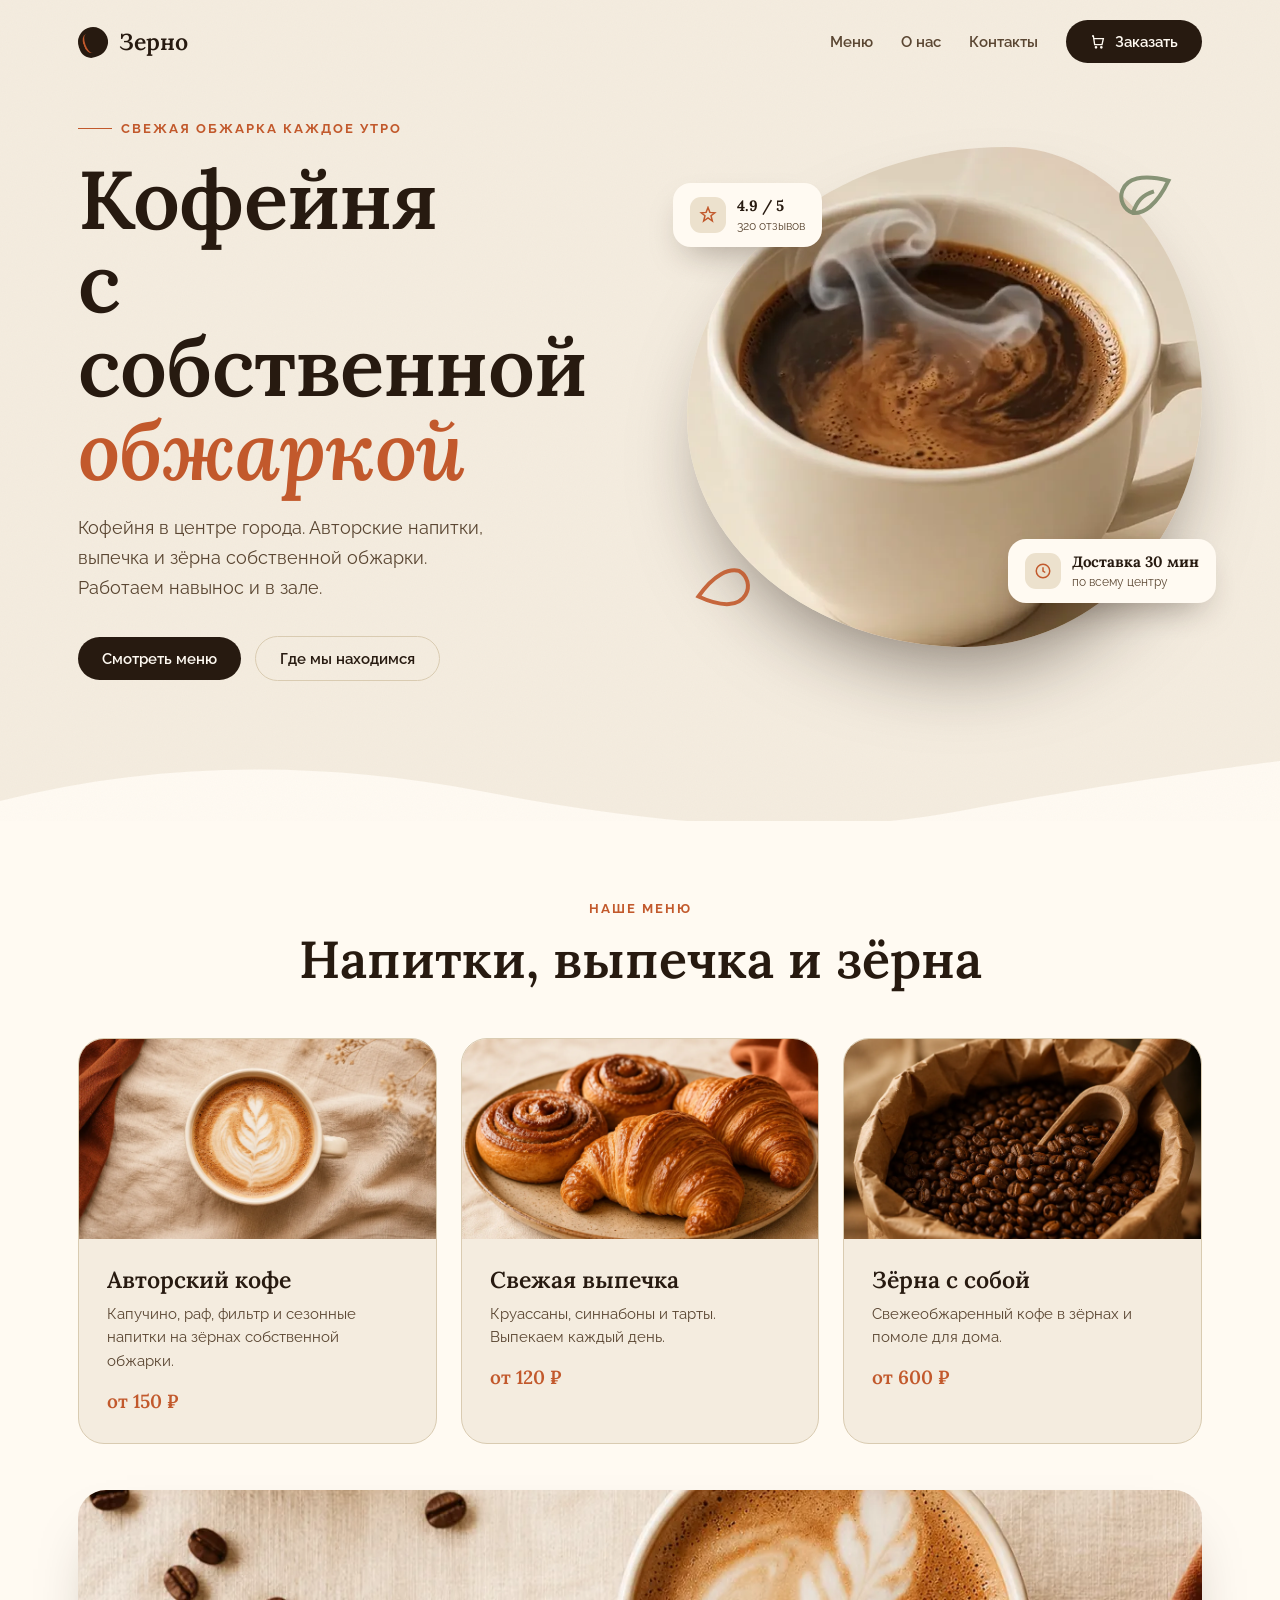
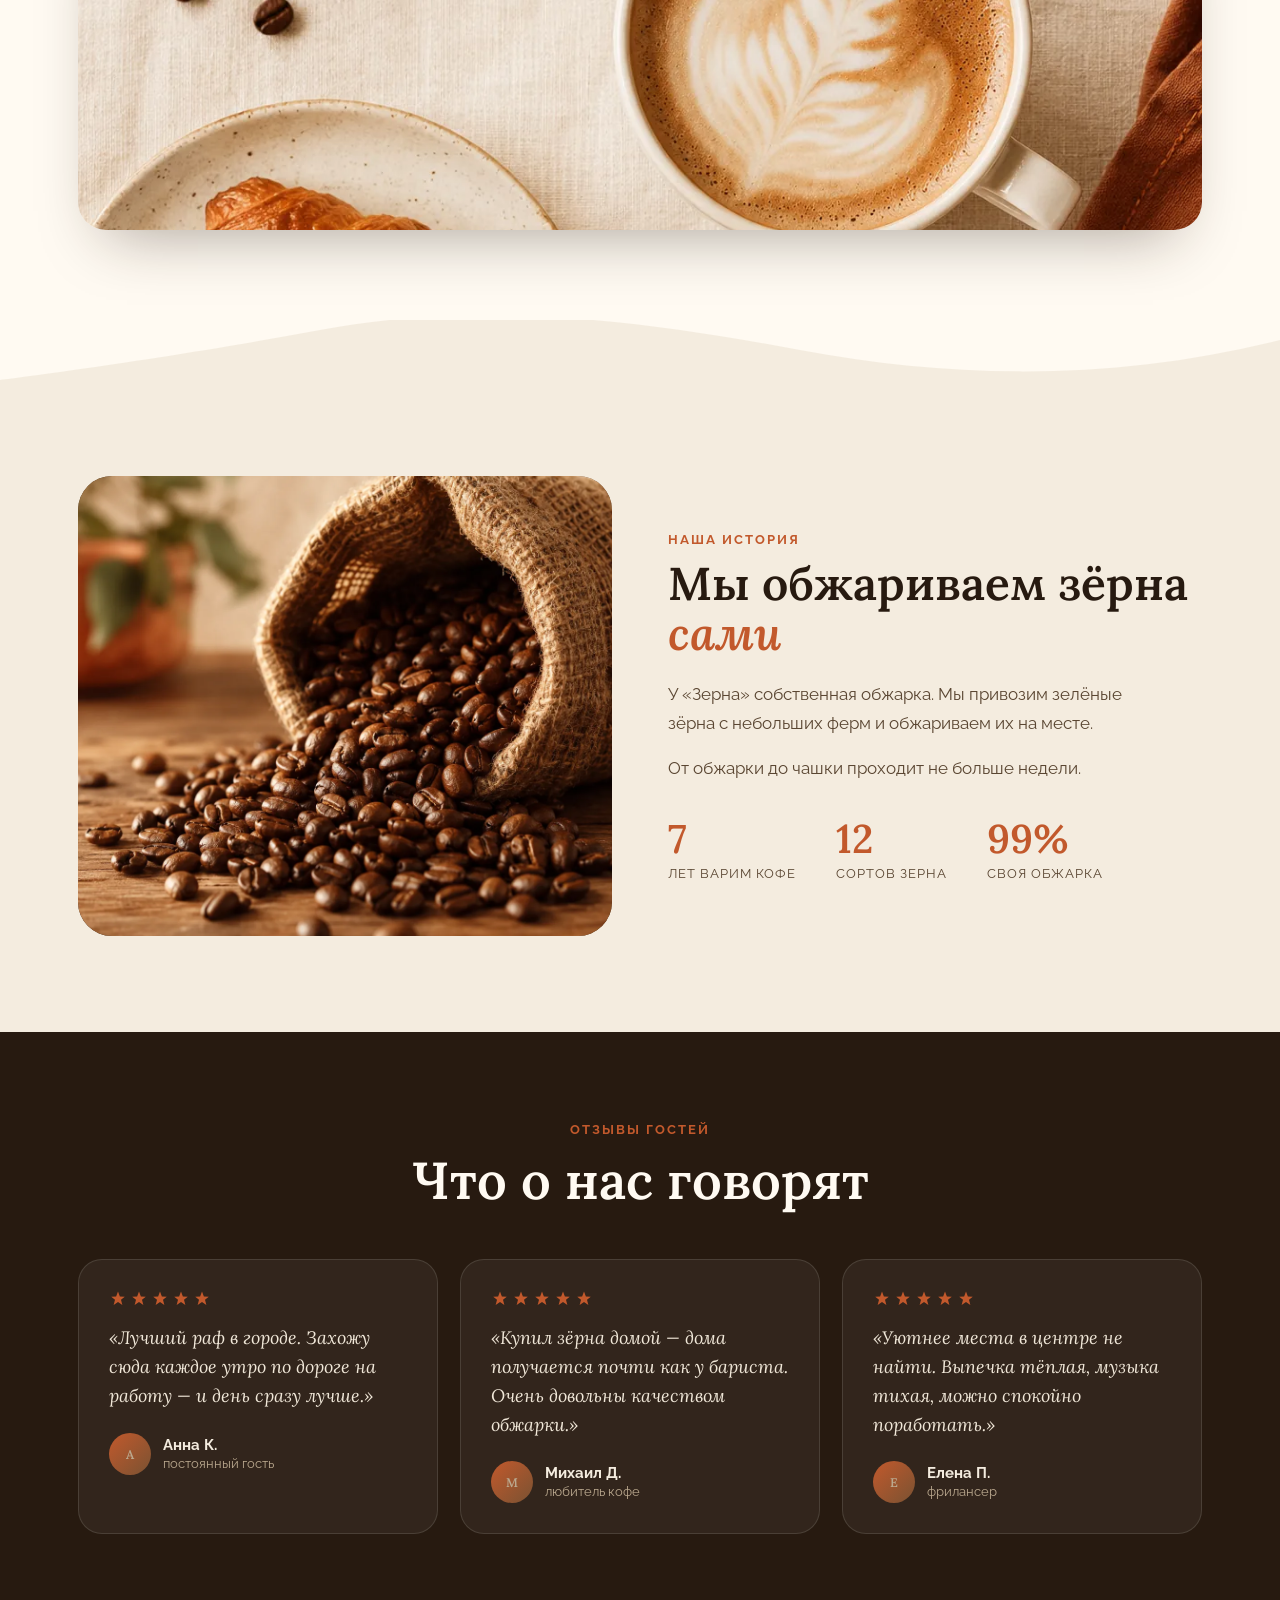
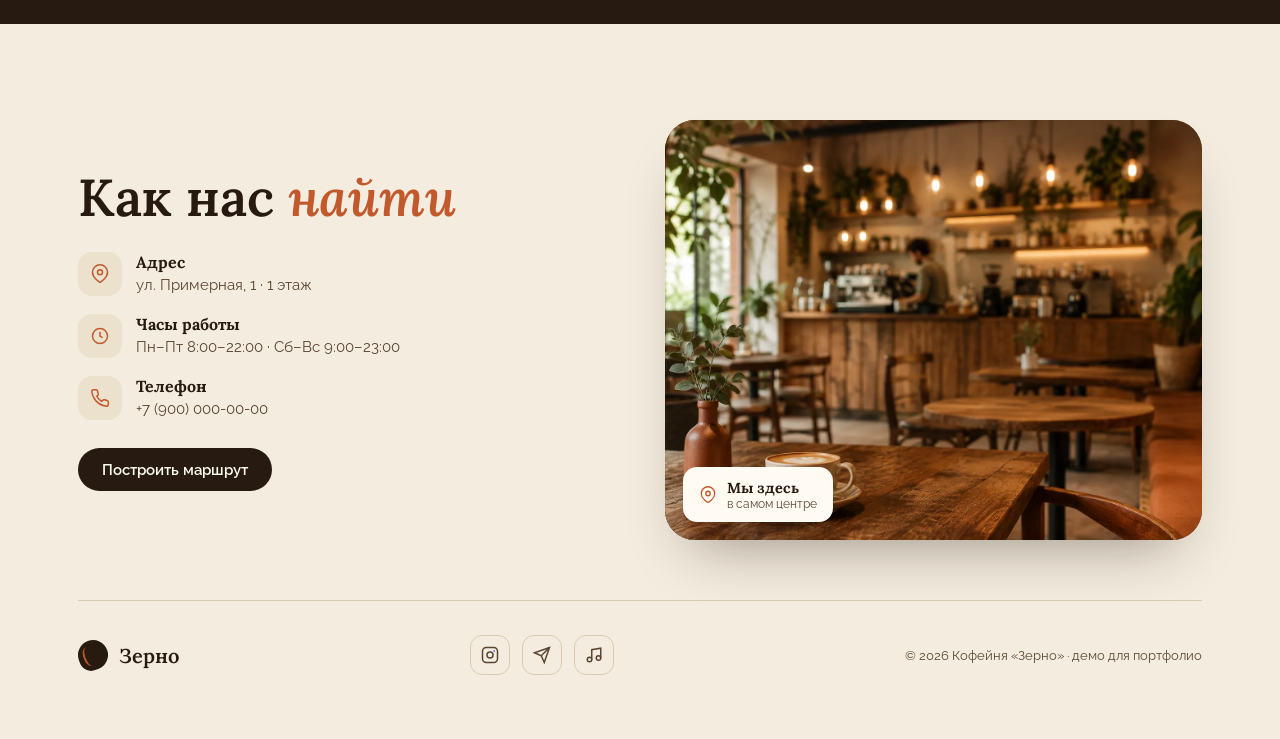
==== cafe.html @ 081483ec "Portfolio site: hub + 4 demos, optimized assets, SEO/OG" ====
<!DOCTYPE html>
<html lang="ru">
<head>
<meta charset="UTF-8">
<meta name="viewport" content="width=device-width, initial-scale=1.0">
<title>Кофейня «Зерно» — собственная обжарка</title>
<link rel="icon" href="fav-cafe.svg">
<meta name="description" content="Кофейня «Зерно» с собственной обжаркой в центре города: авторские напитки, выпечка и зёрна с собой.">
<meta property="og:type" content="website">
<meta property="og:site_name" content="Кофейня «Зерно»">
<meta property="og:title" content="Кофейня «Зерно» — собственная обжарка">
<meta property="og:description" content="Авторские напитки, свежая выпечка и зёрна собственной обжарки. Навынос и в зале.">
<meta property="og:url" content="https://luxe-mire.bond/cafe.html">
<meta property="og:image" content="https://luxe-mire.bond/hero-coffee.webp">
<meta name="twitter:card" content="summary_large_image">
<link rel="preconnect" href="https://fonts.googleapis.com">
<link rel="preconnect" href="https://fonts.gstatic.com" crossorigin>
<link href="https://fonts.googleapis.com/css2?family=Lora:ital,wght@0,500;0,600;1,500;1,600&family=Raleway:wght@400;500;600;700&display=swap" rel="stylesheet">
<style>
  :root{
    --cream:#f4ecdf; --cream-2:#ece1cd; --espresso:#271a10; --espresso-2:#5a4632;
    --terra:#c2592c; --terra-d:#a8461f; --sage:#7c8a6b; --milk:#fffaf2; --line:#d9cbb1;
    --fallback:radial-gradient(120% 120% at 70% 20%,#7a5232,#2c1c11);
  }
  *{margin:0;padding:0;box-sizing:border-box}
  html{scroll-behavior:smooth}
  body{font-family:'Raleway',sans-serif;background:var(--cream);color:var(--espresso);-webkit-font-smoothing:antialiased;overflow-x:hidden;position:relative}
  body::before{content:"";position:fixed;inset:0;z-index:1;pointer-events:none;opacity:.5;mix-blend-mode:multiply;
    background-image:url("data:image/svg+xml,%3Csvg xmlns='http://www.w3.org/2000/svg' width='200' height='200'%3E%3Cfilter id='n'%3E%3CfeTurbulence type='fractalNoise' baseFrequency='0.8' numOctaves='3'/%3E%3C/filter%3E%3Crect width='100%25' height='100%25' filter='url(%23n)' opacity='0.06'/%3E%3C/svg%3E")}
  .wrap{max-width:1180px;margin:0 auto;padding:0 28px;position:relative;z-index:2}
  @keyframes rise{from{opacity:0;transform:translateY(24px)}to{opacity:1;transform:translateY(0)}}
  @keyframes morph{50%{border-radius:42% 58% 60% 40% / 46% 42% 58% 54%}}
  .rise{opacity:0;animation:rise .9s cubic-bezier(.2,.7,.2,1) forwards}
  .reveal{opacity:0;transform:translateY(30px);transition:opacity .8s cubic-bezier(.2,.7,.2,1),transform .8s cubic-bezier(.2,.7,.2,1)}
  .reveal.in{opacity:1;transform:none}
  @media(prefers-reduced-motion:reduce){.rise{animation:none;opacity:1}.reveal{opacity:1;transform:none;transition:none}.hero-img{animation:none}}

  .nav-outer{position:sticky;top:0;z-index:40;transition:background .3s,box-shadow .3s,border-color .3s;border-bottom:1px solid transparent}
  .nav-outer.stuck{background:rgba(244,236,223,.82);backdrop-filter:blur(12px) saturate(1.2);border-color:var(--line);box-shadow:0 10px 30px -22px rgba(39,26,16,.6)}
  nav{display:flex;align-items:center;gap:28px;padding:20px 0}
  .brand{display:flex;align-items:center;gap:11px;font-family:'Lora',serif;font-weight:600;font-size:23px;color:var(--espresso);text-decoration:none}
  .brand .seed{width:30px;height:30px;border-radius:50% 50% 50% 12px;background:var(--espresso);transform:rotate(-20deg);position:relative}
  .brand .seed::after{content:"";position:absolute;inset:5px 13px 5px 5px;border-left:2px solid var(--terra);border-radius:50%}
  .nav-links{display:flex;gap:28px;margin-left:auto}
  .nav-links a{color:var(--espresso-2);text-decoration:none;font-weight:600;font-size:14.5px;transition:color .2s;position:relative}
  .nav-links a::after{content:"";position:absolute;left:0;right:100%;bottom:-5px;height:2px;background:var(--terra);border-radius:2px;transition:right .25s cubic-bezier(.2,.7,.2,1)}
  .nav-links a:hover{color:var(--terra)}
  .nav-links a:hover::after{right:0}
  .btn{display:inline-flex;align-items:center;gap:9px;background:var(--espresso);color:var(--milk);border:none;
    font-family:'Raleway';font-weight:600;font-size:14.5px;padding:13px 24px;border-radius:40px;cursor:pointer;transition:.25s;text-decoration:none}
  .btn:hover{background:var(--terra);transform:translateY(-2px)}
  .btn svg{width:16px;height:16px;stroke:currentColor}
  /* mobile menu */
  .nav-toggle{display:none;flex-direction:column;gap:5px;width:44px;height:44px;align-items:center;justify-content:center;background:transparent;border:none;cursor:pointer;margin-left:auto}
  .nav-toggle span{display:block;width:24px;height:2px;background:var(--espresso);border-radius:2px;transition:transform .3s,opacity .2s}
  .nav-toggle.active span:nth-child(1){transform:translateY(7px) rotate(45deg)}
  .nav-toggle.active span:nth-child(2){opacity:0}
  .nav-toggle.active span:nth-child(3){transform:translateY(-7px) rotate(-45deg)}
  .mobile-menu{display:none;flex-direction:column;overflow:hidden;max-height:0;transition:max-height .4s cubic-bezier(.2,.7,.2,1)}
  .mobile-menu a{font-family:'Lora',serif;font-weight:600;font-size:21px;color:var(--espresso);text-decoration:none;padding:14px 4px;border-bottom:1px solid var(--line);transition:color .2s}
  .mobile-menu a:hover{color:var(--terra)}
  .mobile-menu .mm-cta{margin-top:16px;text-align:center;color:var(--milk);background:var(--espresso);border-radius:40px;border-bottom:none;padding:13px}
  .nav-outer.menu-open{background:rgba(244,236,223,.96);backdrop-filter:blur(12px);border-color:var(--line)}

  /* hero */
  .hero{display:grid;grid-template-columns:1.05fr .95fr;gap:40px;align-items:center;padding:30px 0 80px}
  .eyebrow{display:inline-flex;align-items:center;gap:9px;font-weight:700;font-size:12.5px;letter-spacing:2px;text-transform:uppercase;color:var(--terra);animation-delay:.05s}
  .eyebrow .ln{width:34px;height:1.5px;background:var(--terra)}
  .hero h1{font-family:'Lora',serif;font-weight:600;font-size:clamp(44px,6.6vw,82px);line-height:1.02;letter-spacing:-.01em;margin:22px 0 22px;animation-delay:.14s}
  .hero h1 em{font-style:italic;color:var(--terra)}
  .hero p{font-size:17.5px;line-height:1.7;color:var(--espresso-2);max-width:430px;margin-bottom:32px;animation-delay:.24s}
  .hero-actions{display:flex;gap:14px;align-items:center;flex-wrap:wrap;animation-delay:.32s}
  .ghost{background:transparent;color:var(--espresso);border:1.5px solid var(--line);padding:13px 24px;border-radius:40px;font-family:'Raleway';font-weight:600;font-size:14.5px;cursor:pointer;transition:.2s}
  .ghost:hover{border-color:var(--espresso)}

  .hero-visual{position:relative;height:500px;animation-delay:.2s}
  .hero-img{position:absolute;inset:0;width:100%;height:100%;object-fit:cover;background:var(--fallback);
    border-radius:62% 38% 46% 54% / 54% 50% 50% 46%;box-shadow:0 44px 80px -30px rgba(39,26,16,.55);
    animation:morph 16s ease-in-out infinite}
  .leaf{position:absolute;width:60px;height:60px;color:var(--sage);opacity:.9;z-index:4}
  .leaf.l1{top:18px;right:30px;transform:rotate(20deg)}
  .leaf.l2{bottom:30px;left:10px;transform:rotate(-150deg);color:var(--terra)}
  .float{position:absolute;background:var(--milk);border-radius:18px;padding:13px 17px;box-shadow:0 16px 36px -14px rgba(39,26,16,.4);display:flex;align-items:center;gap:11px;z-index:3}
  .float.t{top:36px;left:-14px}.float.b{bottom:44px;right:-14px}
  .float .d{width:36px;height:36px;border-radius:11px;background:var(--cream-2);display:flex;align-items:center;justify-content:center}
  .float .d svg{width:18px;height:18px;stroke:var(--terra)}
  .float b{display:block;font-size:15px;font-family:'Lora',serif}.float span{font-size:12px;color:var(--espresso-2)}

  .wave{display:block;width:100%;height:60px;color:var(--milk)}
  .wave.up{transform:rotate(180deg)}

  .sec-head{text-align:center;margin-bottom:46px}
  .sec-head .ey{font-weight:700;font-size:12.5px;letter-spacing:2px;text-transform:uppercase;color:var(--terra)}
  .sec-head h2{font-family:'Lora',serif;font-weight:600;font-size:clamp(32px,4.5vw,52px);margin-top:10px}

  /* menu */
  .menu-sec{background:var(--milk);padding:80px 0 90px;position:relative;z-index:2}
  .cards{display:grid;grid-template-columns:repeat(3,1fr);gap:24px}
  .card{background:var(--cream);border-radius:26px;overflow:hidden;transition:.3s;border:1px solid var(--line)}
  .card:hover{transform:translateY(-8px);box-shadow:0 30px 50px -26px rgba(39,26,16,.45)}
  .card:hover .photo{transform:scale(1.05)}
  .card .photo{height:200px;background:var(--fallback) center/cover no-repeat;transition:transform .5s cubic-bezier(.2,.7,.2,1)}
  .card .cc{padding:26px 28px 30px}
  .card h3{font-family:'Lora',serif;font-weight:600;font-size:23px;margin-bottom:8px}
  .card p{color:var(--espresso-2);font-size:14.5px;line-height:1.65;margin-bottom:16px}
  .card .price{font-family:'Lora',serif;font-weight:600;color:var(--terra);font-size:19px}
  .atmo{display:block;width:100%;height:340px;object-fit:cover;background:var(--fallback);border-radius:28px;margin-top:46px;box-shadow:0 30px 60px -28px rgba(39,26,16,.4)}

  /* story */
  .story{padding:96px 0}
  .story-grid{display:grid;grid-template-columns:1fr 1fr;gap:56px;align-items:center}
  .story-img{position:relative;height:460px;border-radius:34px;overflow:hidden;background:var(--fallback)}
  .story-img img{position:absolute;inset:0;width:100%;height:100%;object-fit:cover}
  .story-text .ey{font-weight:700;font-size:12.5px;letter-spacing:2px;text-transform:uppercase;color:var(--terra)}
  .story-text h2{font-family:'Lora',serif;font-weight:600;font-size:clamp(30px,4vw,46px);line-height:1.1;margin:12px 0 20px}
  .story-text h2 em{font-style:italic;color:var(--terra)}
  .story-text p{color:var(--espresso-2);font-size:16.5px;line-height:1.75;margin-bottom:16px;max-width:480px}
  .story-stats{display:flex;gap:40px;margin-top:30px}
  .story-stats .n{font-family:'Lora',serif;font-size:40px;font-weight:600;color:var(--terra)}
  .story-stats .l{font-size:13px;color:var(--espresso-2);text-transform:uppercase;letter-spacing:1px;margin-top:2px}

  /* reviews */
  .reviews{background:var(--espresso);color:var(--cream);padding:90px 0;position:relative;z-index:2}
  .reviews .sec-head h2{color:var(--milk)}.reviews .sec-head .ey{color:var(--terra)}
  .quotes{display:grid;grid-template-columns:repeat(3,1fr);gap:22px}
  .quote{background:rgba(255,250,242,.05);border:1px solid rgba(255,250,242,.12);border-radius:24px;padding:30px}
  .quote .stars{display:flex;gap:3px;color:var(--terra);margin-bottom:16px}
  .quote .stars svg{width:18px;height:18px;fill:var(--terra)}
  .quote p{font-family:'Lora',serif;font-style:italic;font-size:18px;line-height:1.6;color:#f0e7d8;margin-bottom:22px}
  .quote .who{display:flex;align-items:center;gap:12px}
  .quote .av{width:42px;height:42px;border-radius:50%;background:linear-gradient(135deg,var(--terra),#7a5232);display:flex;align-items:center;justify-content:center;font-family:'Lora',serif;font-weight:600;font-size:17px;color:var(--milk)}
  .quote .who b{font-size:14.5px;display:block}.quote .who span{font-size:12.5px;color:#bba98f}

  /* contact */
  .contact{padding:96px 0 30px}
  .contact-grid{display:grid;grid-template-columns:1fr 1fr;gap:50px;align-items:center}
  .contact h2{font-family:'Lora',serif;font-weight:600;font-size:clamp(32px,4.5vw,52px);line-height:1.05;margin-bottom:18px}
  .contact h2 em{font-style:italic;color:var(--terra)}
  .info{display:flex;flex-direction:column;gap:18px;margin:28px 0}
  .info .it{display:flex;gap:14px;align-items:flex-start}
  .info .it .ic{width:44px;height:44px;border-radius:14px;background:var(--cream-2);display:flex;align-items:center;justify-content:center;flex:none}
  .info .it .ic svg{width:20px;height:20px;stroke:var(--terra)}
  .info .it b{font-family:'Lora',serif;font-size:16px;display:block;margin-bottom:2px}
  .info .it span{color:var(--espresso-2);font-size:14.5px;line-height:1.5}
  .interior{position:relative;height:420px;border-radius:30px;overflow:hidden;background:var(--fallback);box-shadow:0 30px 60px -28px rgba(39,26,16,.45)}
  .interior img{position:absolute;inset:0;width:100%;height:100%;object-fit:cover}
  .interior .badge{position:absolute;bottom:18px;left:18px;background:var(--milk);border-radius:14px;padding:11px 16px;display:flex;align-items:center;gap:10px;box-shadow:0 12px 28px -10px rgba(39,26,16,.5)}
  .interior .badge svg{width:18px;height:18px;stroke:var(--terra)}
  .interior .badge b{font-family:'Lora',serif;font-size:14.5px}.interior .badge span{font-size:12px;color:var(--espresso-2);display:block}

  footer{border-top:1px solid var(--line);margin-top:60px;padding:34px 0;display:flex;justify-content:space-between;align-items:center;flex-wrap:wrap;gap:16px}
  footer .brand{font-size:20px}
  footer .socials{display:flex;gap:12px}
  footer .socials a{width:40px;height:40px;border-radius:12px;border:1px solid var(--line);display:flex;align-items:center;justify-content:center;transition:.2s}
  footer .socials a:hover{background:var(--espresso);border-color:var(--espresso)}
  footer .socials a:hover svg{stroke:var(--milk)}
  footer .socials svg{width:18px;height:18px;stroke:var(--espresso-2);transition:.2s}
  footer .cr{font-size:13px;color:var(--espresso-2)}

  .demo-tag{position:fixed;top:12px;left:12px;z-index:99;background:var(--cream-2);border:1px solid var(--terra);color:var(--espresso);font-size:11px;font-weight:700;padding:6px 12px;border-radius:20px}
  @media(max-width:880px){
    .hero,.story-grid,.contact-grid{grid-template-columns:1fr;gap:30px}
    .nav-links{display:none}.cards,.quotes{grid-template-columns:1fr}
    .nav-toggle{display:flex}.nav-cta{display:none}
    .mobile-menu{display:flex}.mobile-menu.open{max-height:320px;padding-bottom:18px}
    .hero-visual{height:400px}.story-img,.interior{height:360px}.float.t{left:0}.float.b{right:0}
    .story-img{order:-1}
  }
</style>
</head>
<body>
  <div class="nav-outer" id="cafenav">
    <div class="wrap">
      <nav>
        <a class="brand" href="#top"><span class="seed"></span>Зерно</a>
        <div class="nav-links"><a href="#menu">Меню</a><a href="#story">О нас</a><a href="#contact">Контакты</a></div>
        <a class="btn nav-cta" href="#menu"><svg viewBox="0 0 24 24" fill="none" stroke-width="2"><path d="M3 3h2l2 13h11l2-9H6"/><circle cx="9" cy="20" r="1"/><circle cx="17" cy="20" r="1"/></svg>Заказать</a>
        <button class="nav-toggle" id="navToggle" aria-label="Открыть меню" aria-expanded="false" aria-controls="mobileMenu"><span></span><span></span><span></span></button>
      </nav>
      <div class="mobile-menu" id="mobileMenu">
        <a href="#menu">Меню</a>
        <a href="#story">О нас</a>
        <a href="#contact">Контакты</a>
        <a class="btn mm-cta" href="#menu">Заказать</a>
      </div>
    </div>
  </div>
  <span id="top"></span>
  <div class="wrap">
    <section class="hero">
      <div>
        <span class="eyebrow rise"><span class="ln"></span>Свежая обжарка каждое утро</span>
        <h1 class="rise">Кофейня<br>с собственной<br><em>обжаркой</em></h1>
        <p class="rise">Кофейня в центре города. Авторские напитки, выпечка и зёрна собственной обжарки. Работаем навынос и в зале.</p>
        <div class="hero-actions rise">
          <a class="btn" href="#menu">Смотреть меню</a>
          <a class="ghost" href="#contact" style="text-decoration:none;display:inline-flex;align-items:center">Где мы находимся</a>
        </div>
      </div>
      <div class="hero-visual rise">
        <video class="hero-img" id="cafeHeroVid" autoplay muted loop playsinline preload="auto" poster="cafe-hero-poster.webp" aria-label="Чашка свежесваренного кофе">
          <source src="cafe-hero.mp4" type="video/mp4">
        </video>
        <svg class="leaf l1" viewBox="0 0 24 24" fill="none" stroke="currentColor" stroke-width="1.6"><path d="M11 20A7 7 0 0 1 4 13c0-5 5-9 16-10-1 11-5 16-9 17z"/><path d="M11 20c0-5 1-8 5-11"/></svg>
        <svg class="leaf l2" viewBox="0 0 24 24" fill="none" stroke="currentColor" stroke-width="1.6"><path d="M11 20A7 7 0 0 1 4 13c0-5 5-9 16-10-1 11-5 16-9 17z"/></svg>
        <div class="float t"><span class="d"><svg viewBox="0 0 24 24" fill="none" stroke-width="2"><path d="M12 2l2.5 6.5L21 9l-5 4 1.8 7-5.8-4-5.8 4L8 13 3 9l6.5-.5z"/></svg></span><div><b>4.9 / 5</b><span>320 отзывов</span></div></div>
        <div class="float b"><span class="d"><svg viewBox="0 0 24 24" fill="none" stroke-width="2"><circle cx="12" cy="12" r="9"/><path d="M12 7v5l3 2"/></svg></span><div><b>Доставка 30 мин</b><span>по всему центру</span></div></div>
      </div>
    </section>
  </div>

  <svg class="wave" viewBox="0 0 1440 60" preserveAspectRatio="none"><path fill="currentColor" d="M0 40c180-40 360-40 540-10s360 50 540 20 360-50 360-50v60H0z"/></svg>

  <!-- MENU -->
  <section class="menu-sec" id="menu">
    <div class="wrap">
      <div class="sec-head reveal"><div class="ey">Наше меню</div><h2>Напитки, выпечка и зёрна</h2></div>
      <div class="cards">
        <div class="card reveal">
          <div class="photo" style="background-image:url('menu-coffee.webp')"></div>
          <div class="cc"><h3>Авторский кофе</h3><p>Капучино, раф, фильтр и сезонные напитки на зёрнах собственной обжарки.</p><span class="price">от 150 ₽</span></div>
        </div>
        <div class="card reveal" style="transition-delay:.1s">
          <div class="photo" style="background-image:url('menu-pastry.webp')"></div>
          <div class="cc"><h3>Свежая выпечка</h3><p>Круассаны, синнабоны и тарты. Выпекаем каждый день.</p><span class="price">от 120 ₽</span></div>
        </div>
        <div class="card reveal" style="transition-delay:.2s">
          <div class="photo" style="background-image:url('menu-beans.webp')"></div>
          <div class="cc"><h3>Зёрна с собой</h3><p>Свежеобжаренный кофе в зёрнах и помоле для дома.</p><span class="price">от 600 ₽</span></div>
        </div>
      </div>
      <img class="atmo reveal" src="menu-flatlay.webp" alt="Кофе и круассан на столе">
    </div>
  </section>

  <svg class="wave up" viewBox="0 0 1440 60" preserveAspectRatio="none"><path fill="currentColor" d="M0 40c180-40 360-40 540-10s360 50 540 20 360-50 360-50v60H0z"/></svg>

  <!-- STORY -->
  <section class="story" id="story">
    <div class="wrap">
      <div class="story-grid">
        <div class="story-img reveal"><img src="story-beans.webp" alt="Обжарка кофейных зёрен"></div>
        <div class="story-text reveal" style="transition-delay:.1s">
          <div class="ey">Наша история</div>
          <h2>Мы обжариваем зёрна <em>сами</em></h2>
          <p>У «Зерна» собственная обжарка. Мы привозим зелёные зёрна с небольших ферм и обжариваем их на месте.</p>
          <p>От обжарки до чашки проходит не больше недели.</p>
          <div class="story-stats">
            <div><div class="n" data-count="7">0</div><div class="l">лет варим кофе</div></div>
            <div><div class="n" data-count="12">0</div><div class="l">сортов зерна</div></div>
            <div><div class="n" data-count="100" data-suffix="%">0</div><div class="l">своя обжарка</div></div>
          </div>
        </div>
      </div>
    </div>
  </section>

  <!-- REVIEWS -->
  <section class="reviews">
    <div class="wrap">
      <div class="sec-head reveal"><div class="ey">Отзывы гостей</div><h2>Что о нас говорят</h2></div>
      <div class="quotes">
        <div class="quote reveal">
          <div class="stars"><svg viewBox="0 0 24 24"><path d="M12 2l2.5 6.5L21 9l-5 4 1.8 7-5.8-4-5.8 4L8 13 3 9l6.5-.5z"/></svg><svg viewBox="0 0 24 24"><path d="M12 2l2.5 6.5L21 9l-5 4 1.8 7-5.8-4-5.8 4L8 13 3 9l6.5-.5z"/></svg><svg viewBox="0 0 24 24"><path d="M12 2l2.5 6.5L21 9l-5 4 1.8 7-5.8-4-5.8 4L8 13 3 9l6.5-.5z"/></svg><svg viewBox="0 0 24 24"><path d="M12 2l2.5 6.5L21 9l-5 4 1.8 7-5.8-4-5.8 4L8 13 3 9l6.5-.5z"/></svg><svg viewBox="0 0 24 24"><path d="M12 2l2.5 6.5L21 9l-5 4 1.8 7-5.8-4-5.8 4L8 13 3 9l6.5-.5z"/></svg></div>
          <p>«Лучший раф в городе. Захожу сюда каждое утро по дороге на работу — и день сразу лучше.»</p>
          <div class="who"><span class="av">А</span><div><b>Анна К.</b><span>постоянный гость</span></div></div>
        </div>
        <div class="quote reveal" style="transition-delay:.1s">
          <div class="stars"><svg viewBox="0 0 24 24"><path d="M12 2l2.5 6.5L21 9l-5 4 1.8 7-5.8-4-5.8 4L8 13 3 9l6.5-.5z"/></svg><svg viewBox="0 0 24 24"><path d="M12 2l2.5 6.5L21 9l-5 4 1.8 7-5.8-4-5.8 4L8 13 3 9l6.5-.5z"/></svg><svg viewBox="0 0 24 24"><path d="M12 2l2.5 6.5L21 9l-5 4 1.8 7-5.8-4-5.8 4L8 13 3 9l6.5-.5z"/></svg><svg viewBox="0 0 24 24"><path d="M12 2l2.5 6.5L21 9l-5 4 1.8 7-5.8-4-5.8 4L8 13 3 9l6.5-.5z"/></svg><svg viewBox="0 0 24 24"><path d="M12 2l2.5 6.5L21 9l-5 4 1.8 7-5.8-4-5.8 4L8 13 3 9l6.5-.5z"/></svg></div>
          <p>«Купил зёрна домой — дома получается почти как у бариста. Очень довольны качеством обжарки.»</p>
          <div class="who"><span class="av">М</span><div><b>Михаил Д.</b><span>любитель кофе</span></div></div>
        </div>
        <div class="quote reveal" style="transition-delay:.2s">
          <div class="stars"><svg viewBox="0 0 24 24"><path d="M12 2l2.5 6.5L21 9l-5 4 1.8 7-5.8-4-5.8 4L8 13 3 9l6.5-.5z"/></svg><svg viewBox="0 0 24 24"><path d="M12 2l2.5 6.5L21 9l-5 4 1.8 7-5.8-4-5.8 4L8 13 3 9l6.5-.5z"/></svg><svg viewBox="0 0 24 24"><path d="M12 2l2.5 6.5L21 9l-5 4 1.8 7-5.8-4-5.8 4L8 13 3 9l6.5-.5z"/></svg><svg viewBox="0 0 24 24"><path d="M12 2l2.5 6.5L21 9l-5 4 1.8 7-5.8-4-5.8 4L8 13 3 9l6.5-.5z"/></svg><svg viewBox="0 0 24 24"><path d="M12 2l2.5 6.5L21 9l-5 4 1.8 7-5.8-4-5.8 4L8 13 3 9l6.5-.5z"/></svg></div>
          <p>«Уютнее места в центре не найти. Выпечка тёплая, музыка тихая, можно спокойно поработать.»</p>
          <div class="who"><span class="av">Е</span><div><b>Елена П.</b><span>фрилансер</span></div></div>
        </div>
      </div>
    </div>
  </section>

  <!-- CONTACT -->
  <section class="contact" id="contact">
    <div class="wrap">
      <div class="contact-grid">
        <div class="reveal">
          <h2>Как нас <em>найти</em></h2>
          <div class="info">
            <div class="it"><span class="ic"><svg viewBox="0 0 24 24" fill="none" stroke-width="1.8"><path d="M21 10c0 7-9 12-9 12s-9-5-9-12a9 9 0 0 1 18 0z"/><circle cx="12" cy="10" r="3"/></svg></span><div><b>Адрес</b><span>ул. Примерная, 1 · 1 этаж</span></div></div>
            <div class="it"><span class="ic"><svg viewBox="0 0 24 24" fill="none" stroke-width="1.8"><circle cx="12" cy="12" r="9"/><path d="M12 7v5l3 2"/></svg></span><div><b>Часы работы</b><span>Пн–Пт 8:00–22:00 · Сб–Вс 9:00–23:00</span></div></div>
            <div class="it"><span class="ic"><svg viewBox="0 0 24 24" fill="none" stroke-width="1.8"><path d="M22 16.9v3a2 2 0 0 1-2.2 2 19.8 19.8 0 0 1-8.6-3 19.5 19.5 0 0 1-6-6 19.8 19.8 0 0 1-3-8.7A2 2 0 0 1 4.1 2h3a2 2 0 0 1 2 1.7c.1 1 .4 1.9.7 2.8a2 2 0 0 1-.4 2.1L8.1 9.9a16 16 0 0 0 6 6l1.3-1.3a2 2 0 0 1 2.1-.4c.9.3 1.8.6 2.8.7a2 2 0 0 1 1.7 2z"/></svg></span><div><b>Телефон</b><span>+7 (900) 000-00-00</span></div></div>
          </div>
          <a class="btn" href="#">Построить маршрут</a>
        </div>
        <div class="interior reveal" style="transition-delay:.1s">
          <img src="cafe-interior.webp" alt="Интерьер кофейни">
          <div class="badge"><svg viewBox="0 0 24 24" fill="none" stroke-width="1.8"><path d="M21 10c0 7-9 12-9 12s-9-5-9-12a9 9 0 0 1 18 0z"/><circle cx="12" cy="10" r="3"/></svg><div><b>Мы здесь</b><span>в самом центре</span></div></div>
        </div>
      </div>
      <footer>
        <div class="brand"><span class="seed"></span>Зерно</div>
        <div class="socials">
          <a href="#"><svg viewBox="0 0 24 24" fill="none" stroke-width="2"><rect x="2" y="2" width="20" height="20" rx="5"/><circle cx="12" cy="12" r="4"/><circle cx="17.5" cy="6.5" r="1" fill="currentColor" stroke="none"/></svg></a>
          <a href="#"><svg viewBox="0 0 24 24" fill="none" stroke-width="2"><path d="M22 2L11 13M22 2l-7 20-4-9-9-4z"/></svg></a>
          <a href="#"><svg viewBox="0 0 24 24" fill="none" stroke-width="2"><path d="M9 18V5l12-2v13"/><circle cx="6" cy="18" r="3"/><circle cx="18" cy="16" r="3"/></svg></a>
        </div>
        <span class="cr">© 2026 Кофейня «Зерно» · демо для портфолио</span>
      </footer>
    </div>
  </section>

  <script>
    const io=new IntersectionObserver((es)=>{es.forEach(e=>{if(e.isIntersecting){e.target.classList.add('in');io.unobserve(e.target)}})},{threshold:.15});
    document.querySelectorAll('.reveal').forEach(el=>io.observe(el));

    // respect reduced-motion: freeze hero video on its poster
    if(matchMedia('(prefers-reduced-motion:reduce)').matches){
      const v=document.getElementById('cafeHeroVid'); if(v){v.removeAttribute('autoplay');v.pause()}
    }

    // sticky nav
    const cn=document.getElementById('cafenav');
    const onScroll=()=>cn.classList.toggle('stuck',window.scrollY>16);
    onScroll();addEventListener('scroll',onScroll,{passive:true});

    // mobile menu
    const tg=document.getElementById('navToggle'), mm=document.getElementById('mobileMenu');
    const setMenu=open=>{tg.classList.toggle('active',open);mm.classList.toggle('open',open);
      cn.classList.toggle('menu-open',open);tg.setAttribute('aria-expanded',open);
      tg.setAttribute('aria-label',open?'Закрыть меню':'Открыть меню')};
    tg.addEventListener('click',()=>setMenu(!mm.classList.contains('open')));
    mm.querySelectorAll('a').forEach(a=>a.addEventListener('click',()=>setMenu(false)));
    addEventListener('keydown',e=>{if(e.key==='Escape')setMenu(false)});
    addEventListener('resize',()=>{if(innerWidth>880)setMenu(false)});

    // count-up stats
    const ease=t=>1-Math.pow(1-t,3);
    const run=el=>{const end=+el.dataset.count,suf=el.dataset.suffix||'',dur=1100,t0=performance.now();
      const step=now=>{const p=Math.min((now-t0)/dur,1);el.textContent=Math.round(ease(p)*end)+suf;if(p<1)requestAnimationFrame(step)};requestAnimationFrame(step)};
    const co=new IntersectionObserver((es)=>{es.forEach(e=>{if(e.isIntersecting){run(e.target);co.unobserve(e.target)}})},{threshold:.6});
    document.querySelectorAll('.n[data-count]').forEach(el=>co.observe(el));
  </script>
</body>
</html>
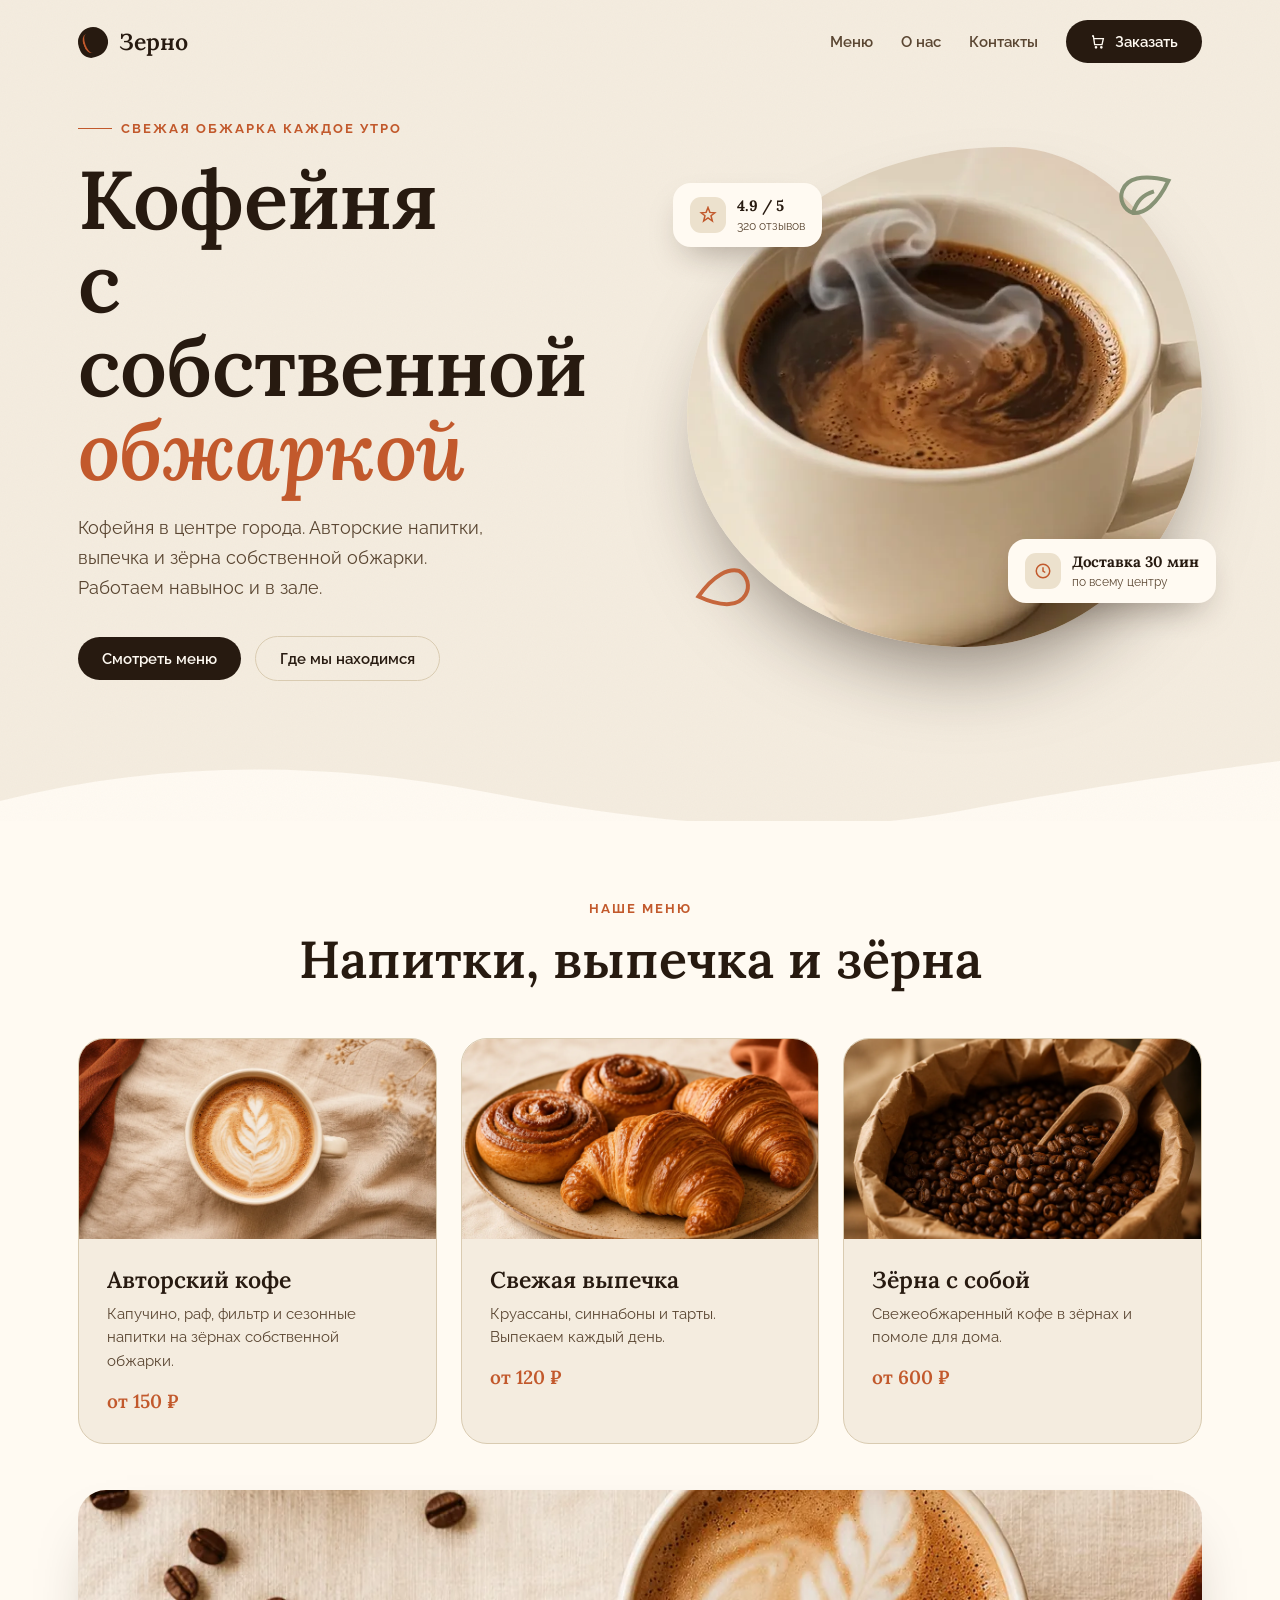
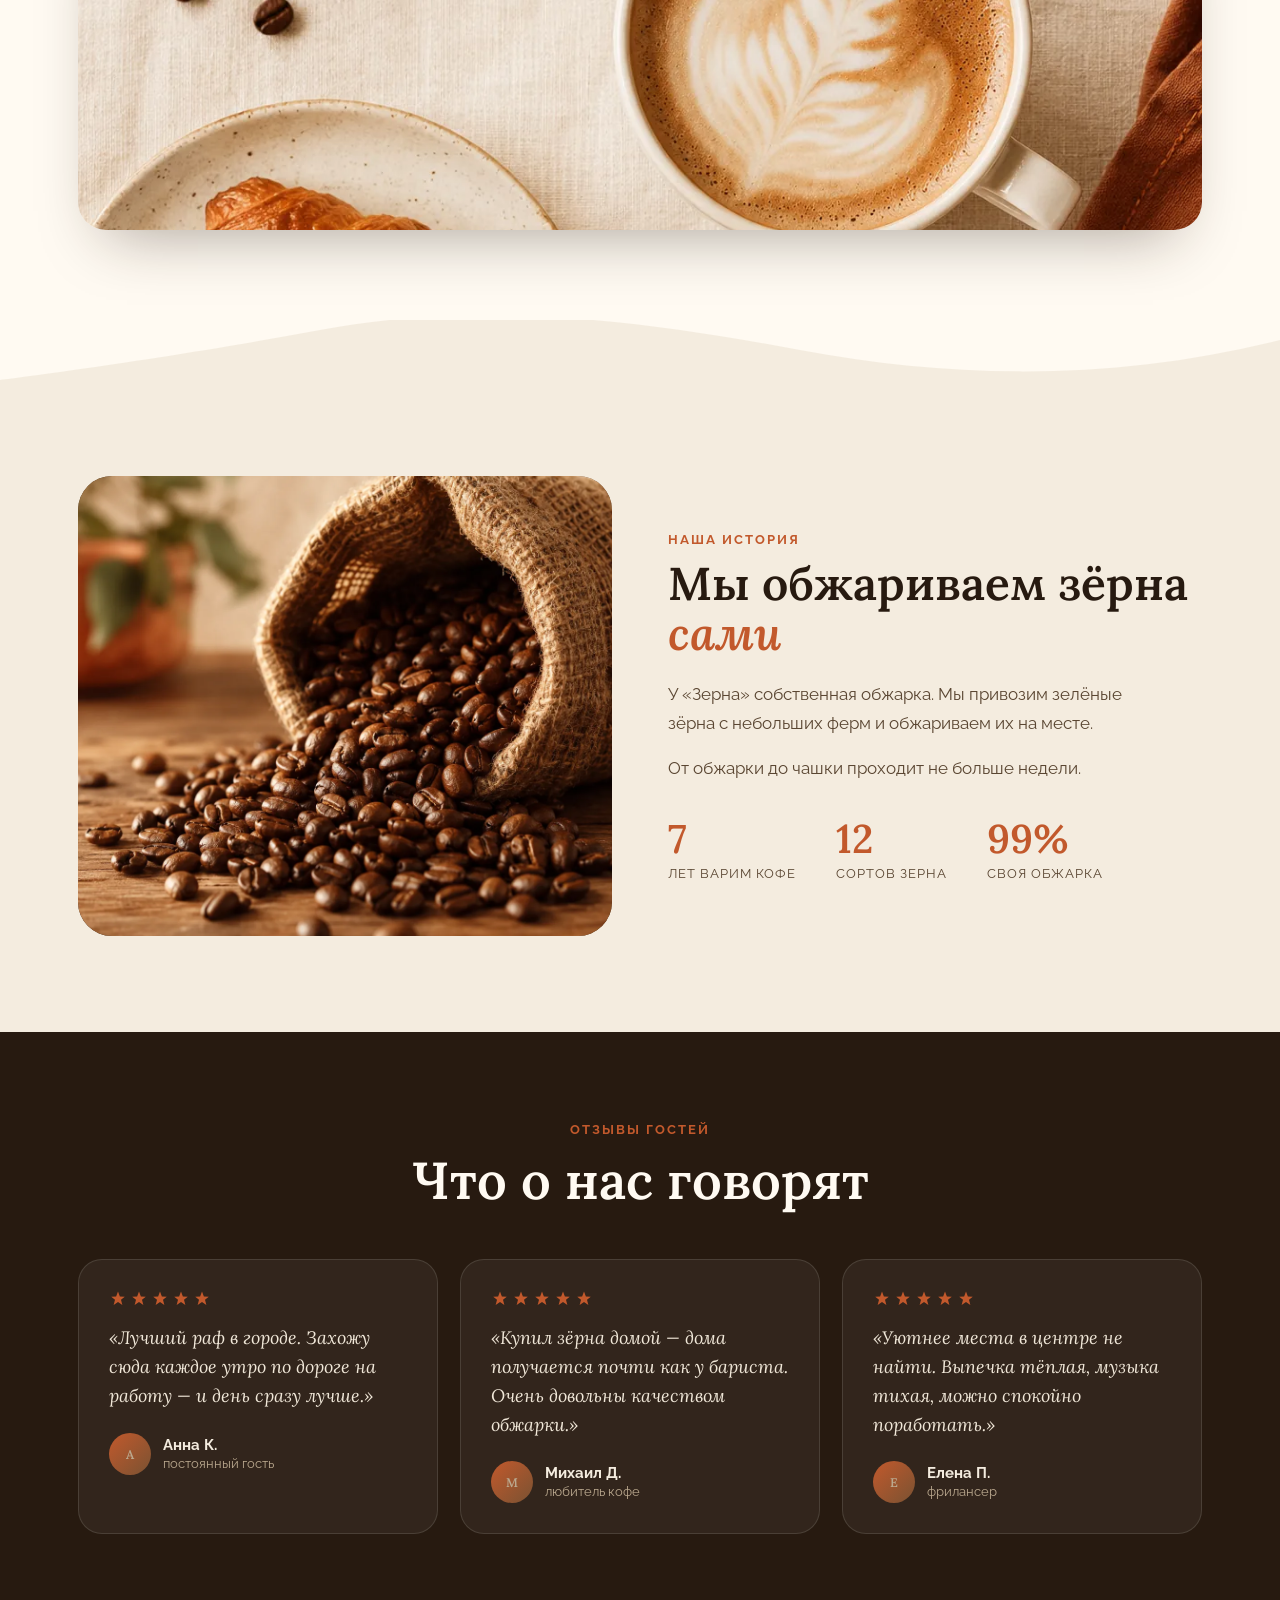
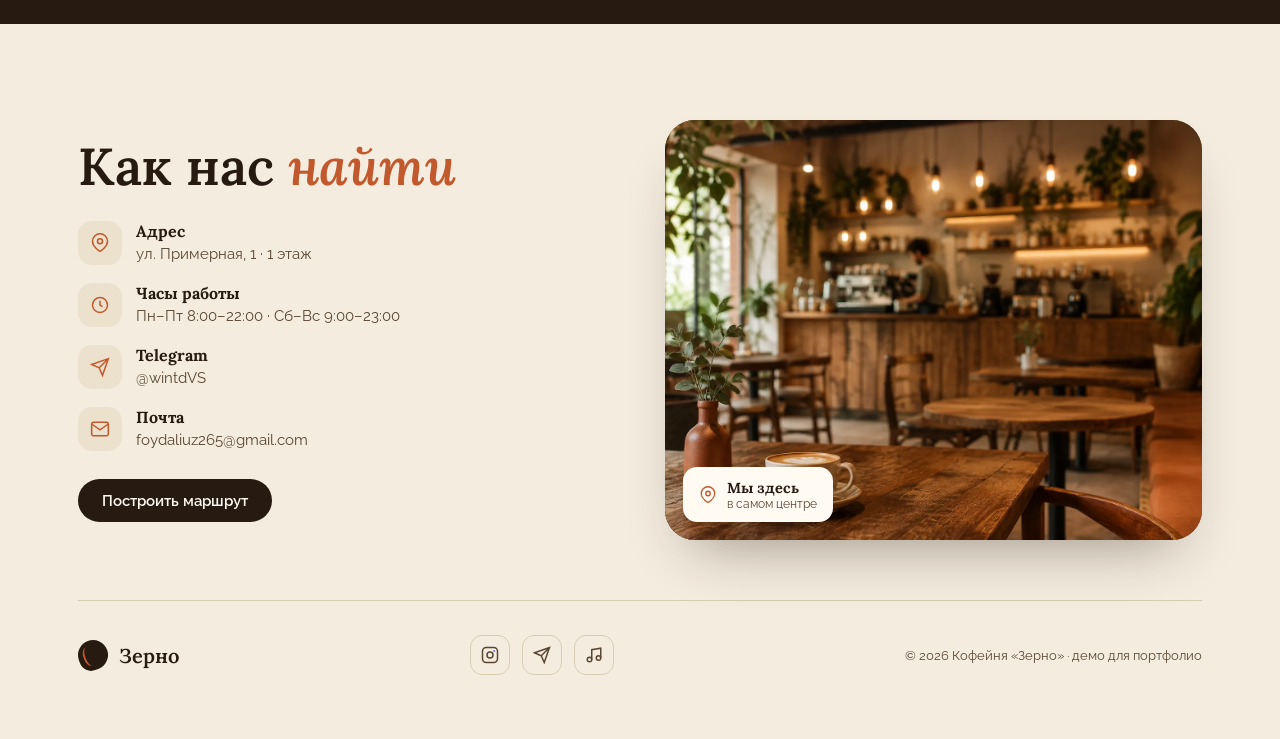
==== commit a675a5b5: "Real contacts (Telegram @wintdVS, email) on all pages" ====
--- a/cafe.html
+++ b/cafe.html
@@ -288,7 +288,8 @@
           <div class="info">
             <div class="it"><span class="ic"><svg viewBox="0 0 24 24" fill="none" stroke-width="1.8"><path d="M21 10c0 7-9 12-9 12s-9-5-9-12a9 9 0 0 1 18 0z"/><circle cx="12" cy="10" r="3"/></svg></span><div><b>Адрес</b><span>ул. Примерная, 1 · 1 этаж</span></div></div>
             <div class="it"><span class="ic"><svg viewBox="0 0 24 24" fill="none" stroke-width="1.8"><circle cx="12" cy="12" r="9"/><path d="M12 7v5l3 2"/></svg></span><div><b>Часы работы</b><span>Пн–Пт 8:00–22:00 · Сб–Вс 9:00–23:00</span></div></div>
-            <div class="it"><span class="ic"><svg viewBox="0 0 24 24" fill="none" stroke-width="1.8"><path d="M22 16.9v3a2 2 0 0 1-2.2 2 19.8 19.8 0 0 1-8.6-3 19.5 19.5 0 0 1-6-6 19.8 19.8 0 0 1-3-8.7A2 2 0 0 1 4.1 2h3a2 2 0 0 1 2 1.7c.1 1 .4 1.9.7 2.8a2 2 0 0 1-.4 2.1L8.1 9.9a16 16 0 0 0 6 6l1.3-1.3a2 2 0 0 1 2.1-.4c.9.3 1.8.6 2.8.7a2 2 0 0 1 1.7 2z"/></svg></span><div><b>Телефон</b><span>+7 (900) 000-00-00</span></div></div>
+            <div class="it"><span class="ic"><svg viewBox="0 0 24 24" fill="none" stroke-width="1.8"><path d="M22 2L11 13M22 2l-7 20-4-9-9-4z"/></svg></span><div><b>Telegram</b><span><a href="https://t.me/wintdVS" target="_blank" rel="noopener" style="color:inherit;text-decoration:none">@wintdVS</a></span></div></div>
+            <div class="it"><span class="ic"><svg viewBox="0 0 24 24" fill="none" stroke-width="1.8"><rect x="2" y="4" width="20" height="16" rx="2"/><path d="M2 6l10 7L22 6"/></svg></span><div><b>Почта</b><span><a href="mailto:foydaliuz265@gmail.com" style="color:inherit;text-decoration:none">foydaliuz265@gmail.com</a></span></div></div>
           </div>
           <a class="btn" href="#">Построить маршрут</a>
         </div>
@@ -301,8 +302,8 @@
         <div class="brand"><span class="seed"></span>Зерно</div>
         <div class="socials">
           <a href="#"><svg viewBox="0 0 24 24" fill="none" stroke-width="2"><rect x="2" y="2" width="20" height="20" rx="5"/><circle cx="12" cy="12" r="4"/><circle cx="17.5" cy="6.5" r="1" fill="currentColor" stroke="none"/></svg></a>
-          <a href="#"><svg viewBox="0 0 24 24" fill="none" stroke-width="2"><path d="M22 2L11 13M22 2l-7 20-4-9-9-4z"/></svg></a>
-          <a href="#"><svg viewBox="0 0 24 24" fill="none" stroke-width="2"><path d="M9 18V5l12-2v13"/><circle cx="6" cy="18" r="3"/><circle cx="18" cy="16" r="3"/></svg></a>
+          <a href="https://t.me/wintdVS" target="_blank" rel="noopener" aria-label="Telegram"><svg viewBox="0 0 24 24" fill="none" stroke-width="2"><path d="M22 2L11 13M22 2l-7 20-4-9-9-4z"/></svg></a>
+          <a href="mailto:foydaliuz265@gmail.com" aria-label="Почта"><svg viewBox="0 0 24 24" fill="none" stroke-width="2"><path d="M9 18V5l12-2v13"/><circle cx="6" cy="18" r="3"/><circle cx="18" cy="16" r="3"/></svg></a>
         </div>
         <span class="cr">© 2026 Кофейня «Зерно» · демо для портфолио</span>
       </footer>
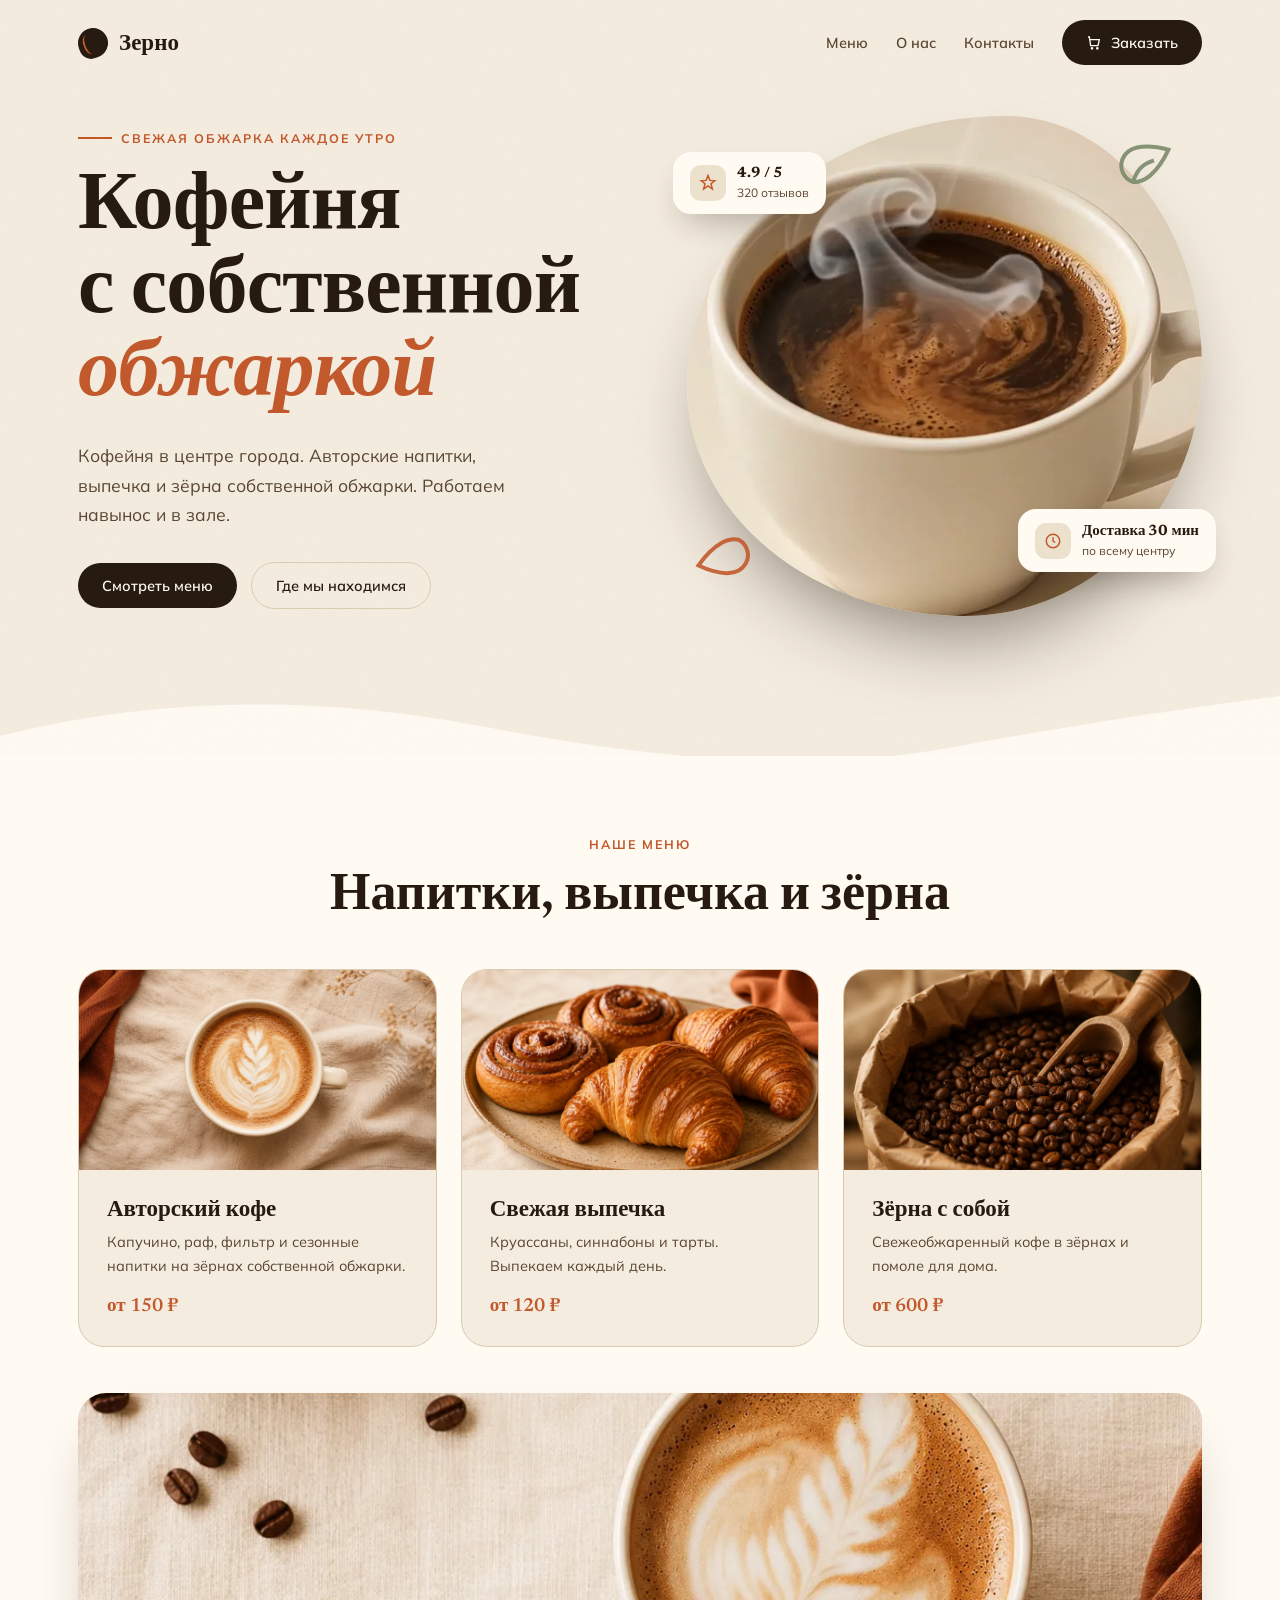
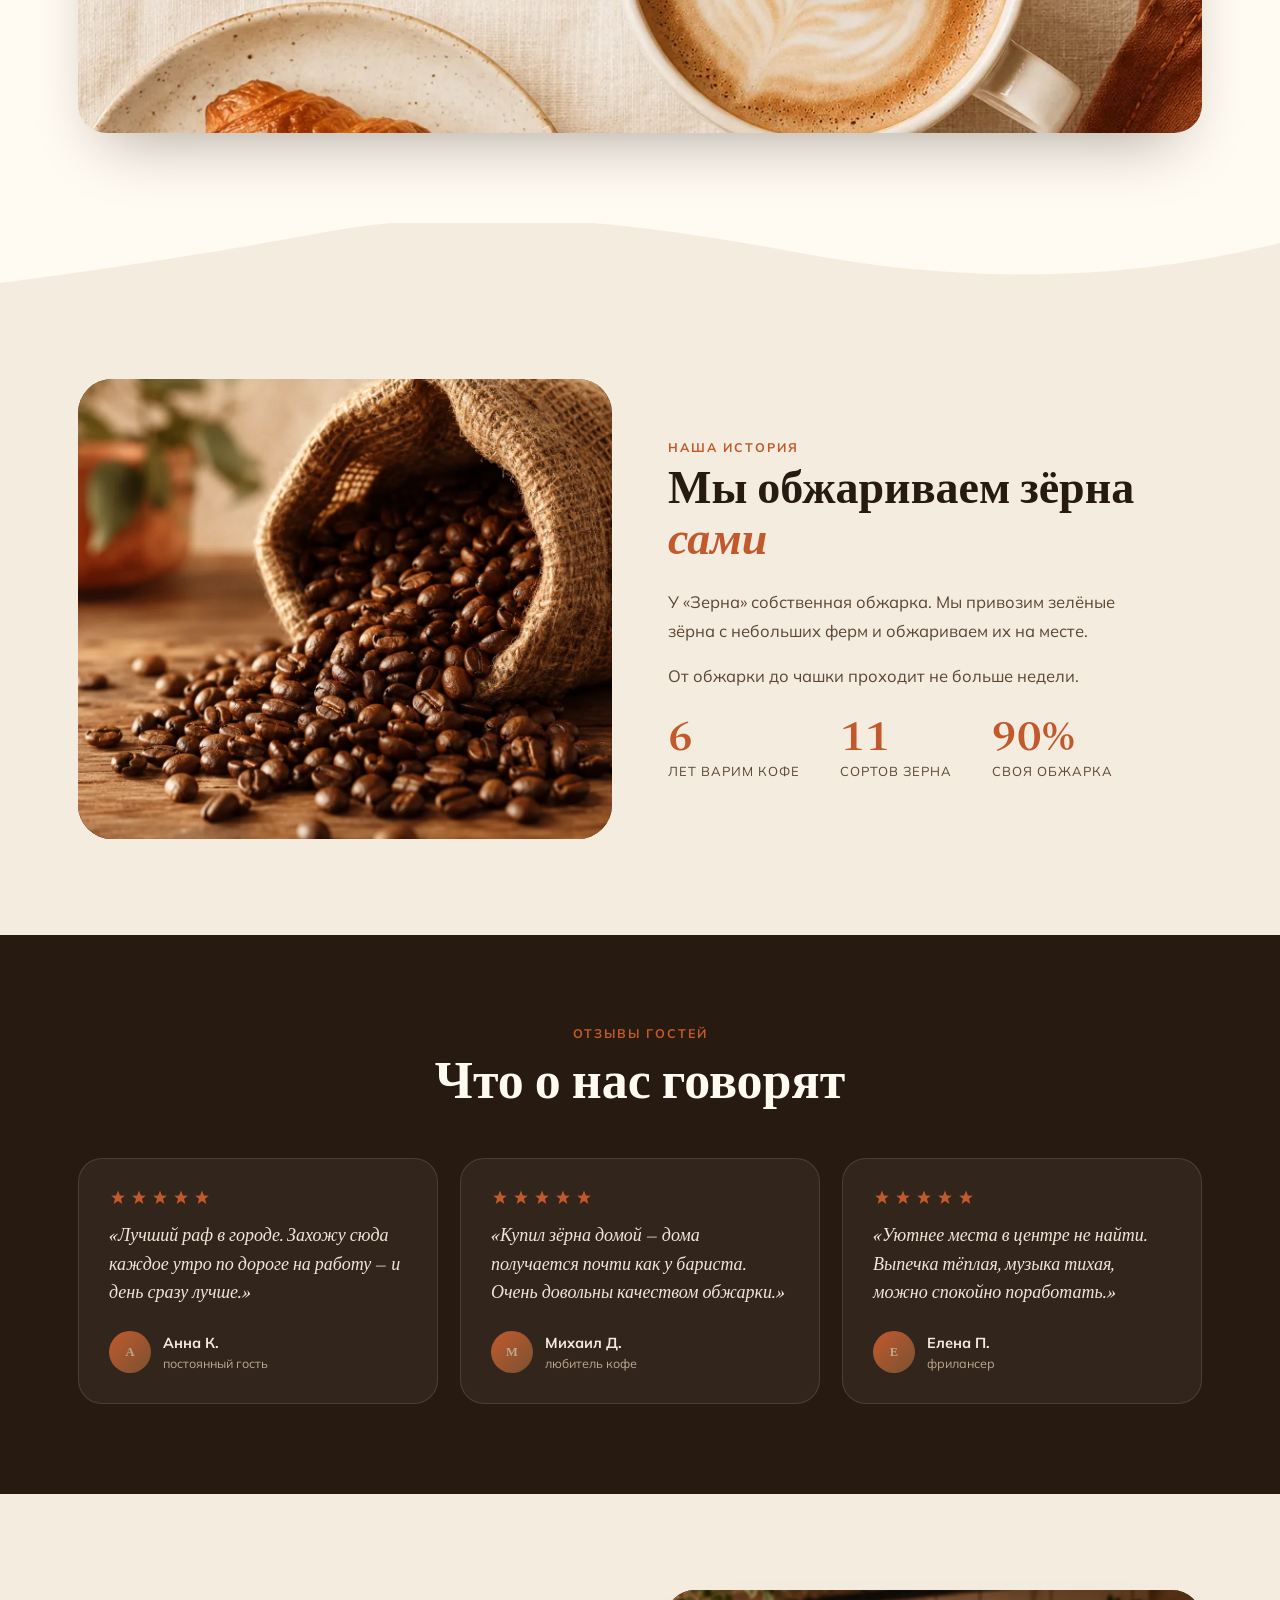
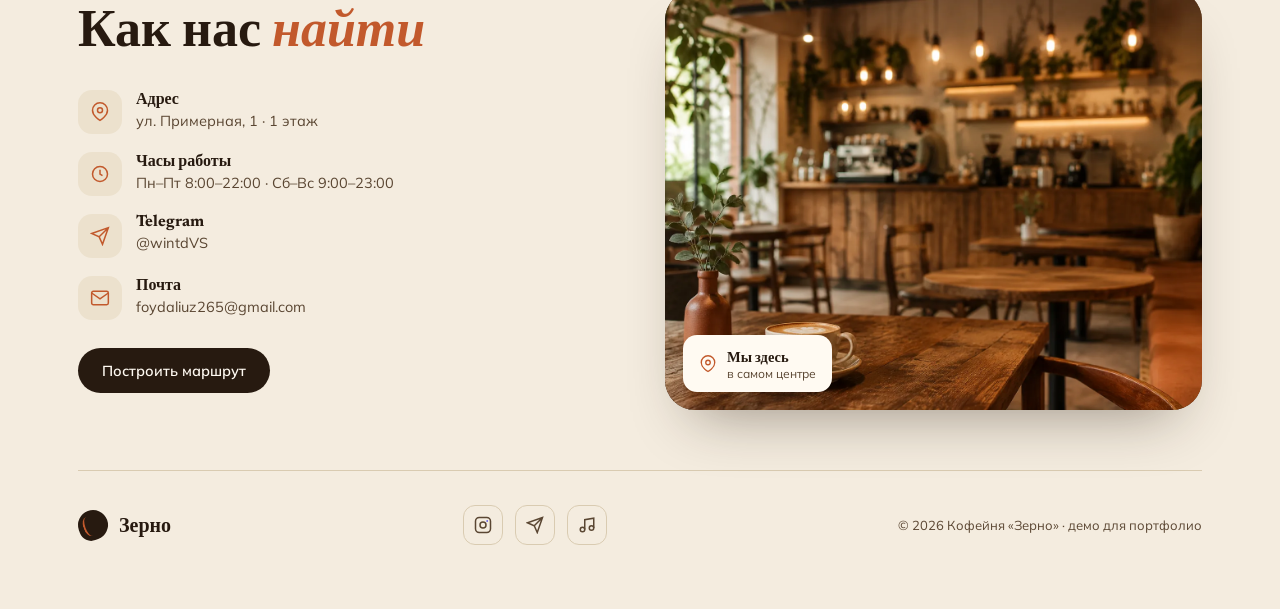
==== commit a87073a6: "Cafe: distinctive fonts (Newsreader + Mulish)" ====
--- a/cafe.html
+++ b/cafe.html
@@ -15,7 +15,7 @@
 <meta name="twitter:card" content="summary_large_image">
 <link rel="preconnect" href="https://fonts.googleapis.com">
 <link rel="preconnect" href="https://fonts.gstatic.com" crossorigin>
-<link href="https://fonts.googleapis.com/css2?family=Lora:ital,wght@0,500;0,600;1,500;1,600&family=Raleway:wght@400;500;600;700&display=swap" rel="stylesheet">
+<link href="https://fonts.googleapis.com/css2?family=Newsreader:ital,opsz,wght@0,6..72,500;0,6..72,600;1,6..72,500;1,6..72,600&family=Mulish:wght@400;500;600;700&display=swap" rel="stylesheet">
 <style>
   :root{
     --cream:#f4ecdf; --cream-2:#ece1cd; --espresso:#271a10; --espresso-2:#5a4632;
@@ -24,7 +24,7 @@
   }
   *{margin:0;padding:0;box-sizing:border-box}
   html{scroll-behavior:smooth}
-  body{font-family:'Raleway',sans-serif;background:var(--cream);color:var(--espresso);-webkit-font-smoothing:antialiased;overflow-x:hidden;position:relative}
+  body{font-family:'Mulish',sans-serif;background:var(--cream);color:var(--espresso);-webkit-font-smoothing:antialiased;overflow-x:hidden;position:relative}
   body::before{content:"";position:fixed;inset:0;z-index:1;pointer-events:none;opacity:.5;mix-blend-mode:multiply;
     background-image:url("data:image/svg+xml,%3Csvg xmlns='http://www.w3.org/2000/svg' width='200' height='200'%3E%3Cfilter id='n'%3E%3CfeTurbulence type='fractalNoise' baseFrequency='0.8' numOctaves='3'/%3E%3C/filter%3E%3Crect width='100%25' height='100%25' filter='url(%23n)' opacity='0.06'/%3E%3C/svg%3E")}
   .wrap{max-width:1180px;margin:0 auto;padding:0 28px;position:relative;z-index:2}
@@ -38,7 +38,7 @@
   .nav-outer{position:sticky;top:0;z-index:40;transition:background .3s,box-shadow .3s,border-color .3s;border-bottom:1px solid transparent}
   .nav-outer.stuck{background:rgba(244,236,223,.82);backdrop-filter:blur(12px) saturate(1.2);border-color:var(--line);box-shadow:0 10px 30px -22px rgba(39,26,16,.6)}
   nav{display:flex;align-items:center;gap:28px;padding:20px 0}
-  .brand{display:flex;align-items:center;gap:11px;font-family:'Lora',serif;font-weight:600;font-size:23px;color:var(--espresso);text-decoration:none}
+  .brand{display:flex;align-items:center;gap:11px;font-family:'Newsreader',serif;font-weight:600;font-size:23px;color:var(--espresso);text-decoration:none}
   .brand .seed{width:30px;height:30px;border-radius:50% 50% 50% 12px;background:var(--espresso);transform:rotate(-20deg);position:relative}
   .brand .seed::after{content:"";position:absolute;inset:5px 13px 5px 5px;border-left:2px solid var(--terra);border-radius:50%}
   .nav-links{display:flex;gap:28px;margin-left:auto}
@@ -47,7 +47,7 @@
   .nav-links a:hover{color:var(--terra)}
   .nav-links a:hover::after{right:0}
   .btn{display:inline-flex;align-items:center;gap:9px;background:var(--espresso);color:var(--milk);border:none;
-    font-family:'Raleway';font-weight:600;font-size:14.5px;padding:13px 24px;border-radius:40px;cursor:pointer;transition:.25s;text-decoration:none}
+    font-family:'Mulish';font-weight:600;font-size:14.5px;padding:13px 24px;border-radius:40px;cursor:pointer;transition:.25s;text-decoration:none}
   .btn:hover{background:var(--terra);transform:translateY(-2px)}
   .btn svg{width:16px;height:16px;stroke:currentColor}
   /* mobile menu */
@@ -57,7 +57,7 @@
   .nav-toggle.active span:nth-child(2){opacity:0}
   .nav-toggle.active span:nth-child(3){transform:translateY(-7px) rotate(-45deg)}
   .mobile-menu{display:none;flex-direction:column;overflow:hidden;max-height:0;transition:max-height .4s cubic-bezier(.2,.7,.2,1)}
-  .mobile-menu a{font-family:'Lora',serif;font-weight:600;font-size:21px;color:var(--espresso);text-decoration:none;padding:14px 4px;border-bottom:1px solid var(--line);transition:color .2s}
+  .mobile-menu a{font-family:'Newsreader',serif;font-weight:600;font-size:21px;color:var(--espresso);text-decoration:none;padding:14px 4px;border-bottom:1px solid var(--line);transition:color .2s}
   .mobile-menu a:hover{color:var(--terra)}
   .mobile-menu .mm-cta{margin-top:16px;text-align:center;color:var(--milk);background:var(--espresso);border-radius:40px;border-bottom:none;padding:13px}
   .nav-outer.menu-open{background:rgba(244,236,223,.96);backdrop-filter:blur(12px);border-color:var(--line)}
@@ -66,11 +66,11 @@
   .hero{display:grid;grid-template-columns:1.05fr .95fr;gap:40px;align-items:center;padding:30px 0 80px}
   .eyebrow{display:inline-flex;align-items:center;gap:9px;font-weight:700;font-size:12.5px;letter-spacing:2px;text-transform:uppercase;color:var(--terra);animation-delay:.05s}
   .eyebrow .ln{width:34px;height:1.5px;background:var(--terra)}
-  .hero h1{font-family:'Lora',serif;font-weight:600;font-size:clamp(44px,6.6vw,82px);line-height:1.02;letter-spacing:-.01em;margin:22px 0 22px;animation-delay:.14s}
+  .hero h1{font-family:'Newsreader',serif;font-weight:600;font-size:clamp(44px,6.6vw,82px);line-height:1.02;letter-spacing:-.01em;margin:22px 0 22px;animation-delay:.14s}
   .hero h1 em{font-style:italic;color:var(--terra)}
   .hero p{font-size:17.5px;line-height:1.7;color:var(--espresso-2);max-width:430px;margin-bottom:32px;animation-delay:.24s}
   .hero-actions{display:flex;gap:14px;align-items:center;flex-wrap:wrap;animation-delay:.32s}
-  .ghost{background:transparent;color:var(--espresso);border:1.5px solid var(--line);padding:13px 24px;border-radius:40px;font-family:'Raleway';font-weight:600;font-size:14.5px;cursor:pointer;transition:.2s}
+  .ghost{background:transparent;color:var(--espresso);border:1.5px solid var(--line);padding:13px 24px;border-radius:40px;font-family:'Mulish';font-weight:600;font-size:14.5px;cursor:pointer;transition:.2s}
   .ghost:hover{border-color:var(--espresso)}
 
   .hero-visual{position:relative;height:500px;animation-delay:.2s}
@@ -84,14 +84,14 @@
   .float.t{top:36px;left:-14px}.float.b{bottom:44px;right:-14px}
   .float .d{width:36px;height:36px;border-radius:11px;background:var(--cream-2);display:flex;align-items:center;justify-content:center}
   .float .d svg{width:18px;height:18px;stroke:var(--terra)}
-  .float b{display:block;font-size:15px;font-family:'Lora',serif}.float span{font-size:12px;color:var(--espresso-2)}
+  .float b{display:block;font-size:15px;font-family:'Newsreader',serif}.float span{font-size:12px;color:var(--espresso-2)}
 
   .wave{display:block;width:100%;height:60px;color:var(--milk)}
   .wave.up{transform:rotate(180deg)}
 
   .sec-head{text-align:center;margin-bottom:46px}
   .sec-head .ey{font-weight:700;font-size:12.5px;letter-spacing:2px;text-transform:uppercase;color:var(--terra)}
-  .sec-head h2{font-family:'Lora',serif;font-weight:600;font-size:clamp(32px,4.5vw,52px);margin-top:10px}
+  .sec-head h2{font-family:'Newsreader',serif;font-weight:600;font-size:clamp(32px,4.5vw,52px);margin-top:10px}
 
   /* menu */
   .menu-sec{background:var(--milk);padding:80px 0 90px;position:relative;z-index:2}
@@ -101,9 +101,9 @@
   .card:hover .photo{transform:scale(1.05)}
   .card .photo{height:200px;background:var(--fallback) center/cover no-repeat;transition:transform .5s cubic-bezier(.2,.7,.2,1)}
   .card .cc{padding:26px 28px 30px}
-  .card h3{font-family:'Lora',serif;font-weight:600;font-size:23px;margin-bottom:8px}
+  .card h3{font-family:'Newsreader',serif;font-weight:600;font-size:23px;margin-bottom:8px}
   .card p{color:var(--espresso-2);font-size:14.5px;line-height:1.65;margin-bottom:16px}
-  .card .price{font-family:'Lora',serif;font-weight:600;color:var(--terra);font-size:19px}
+  .card .price{font-family:'Newsreader',serif;font-weight:600;color:var(--terra);font-size:19px}
   .atmo{display:block;width:100%;height:340px;object-fit:cover;background:var(--fallback);border-radius:28px;margin-top:46px;box-shadow:0 30px 60px -28px rgba(39,26,16,.4)}
 
   /* story */
@@ -112,11 +112,11 @@
   .story-img{position:relative;height:460px;border-radius:34px;overflow:hidden;background:var(--fallback)}
   .story-img img{position:absolute;inset:0;width:100%;height:100%;object-fit:cover}
   .story-text .ey{font-weight:700;font-size:12.5px;letter-spacing:2px;text-transform:uppercase;color:var(--terra)}
-  .story-text h2{font-family:'Lora',serif;font-weight:600;font-size:clamp(30px,4vw,46px);line-height:1.1;margin:12px 0 20px}
+  .story-text h2{font-family:'Newsreader',serif;font-weight:600;font-size:clamp(30px,4vw,46px);line-height:1.1;margin:12px 0 20px}
   .story-text h2 em{font-style:italic;color:var(--terra)}
   .story-text p{color:var(--espresso-2);font-size:16.5px;line-height:1.75;margin-bottom:16px;max-width:480px}
   .story-stats{display:flex;gap:40px;margin-top:30px}
-  .story-stats .n{font-family:'Lora',serif;font-size:40px;font-weight:600;color:var(--terra)}
+  .story-stats .n{font-family:'Newsreader',serif;font-size:40px;font-weight:600;color:var(--terra)}
   .story-stats .l{font-size:13px;color:var(--espresso-2);text-transform:uppercase;letter-spacing:1px;margin-top:2px}
 
   /* reviews */
@@ -126,27 +126,27 @@
   .quote{background:rgba(255,250,242,.05);border:1px solid rgba(255,250,242,.12);border-radius:24px;padding:30px}
   .quote .stars{display:flex;gap:3px;color:var(--terra);margin-bottom:16px}
   .quote .stars svg{width:18px;height:18px;fill:var(--terra)}
-  .quote p{font-family:'Lora',serif;font-style:italic;font-size:18px;line-height:1.6;color:#f0e7d8;margin-bottom:22px}
+  .quote p{font-family:'Newsreader',serif;font-style:italic;font-size:18px;line-height:1.6;color:#f0e7d8;margin-bottom:22px}
   .quote .who{display:flex;align-items:center;gap:12px}
-  .quote .av{width:42px;height:42px;border-radius:50%;background:linear-gradient(135deg,var(--terra),#7a5232);display:flex;align-items:center;justify-content:center;font-family:'Lora',serif;font-weight:600;font-size:17px;color:var(--milk)}
+  .quote .av{width:42px;height:42px;border-radius:50%;background:linear-gradient(135deg,var(--terra),#7a5232);display:flex;align-items:center;justify-content:center;font-family:'Newsreader',serif;font-weight:600;font-size:17px;color:var(--milk)}
   .quote .who b{font-size:14.5px;display:block}.quote .who span{font-size:12.5px;color:#bba98f}
 
   /* contact */
   .contact{padding:96px 0 30px}
   .contact-grid{display:grid;grid-template-columns:1fr 1fr;gap:50px;align-items:center}
-  .contact h2{font-family:'Lora',serif;font-weight:600;font-size:clamp(32px,4.5vw,52px);line-height:1.05;margin-bottom:18px}
+  .contact h2{font-family:'Newsreader',serif;font-weight:600;font-size:clamp(32px,4.5vw,52px);line-height:1.05;margin-bottom:18px}
   .contact h2 em{font-style:italic;color:var(--terra)}
   .info{display:flex;flex-direction:column;gap:18px;margin:28px 0}
   .info .it{display:flex;gap:14px;align-items:flex-start}
   .info .it .ic{width:44px;height:44px;border-radius:14px;background:var(--cream-2);display:flex;align-items:center;justify-content:center;flex:none}
   .info .it .ic svg{width:20px;height:20px;stroke:var(--terra)}
-  .info .it b{font-family:'Lora',serif;font-size:16px;display:block;margin-bottom:2px}
+  .info .it b{font-family:'Newsreader',serif;font-size:16px;display:block;margin-bottom:2px}
   .info .it span{color:var(--espresso-2);font-size:14.5px;line-height:1.5}
   .interior{position:relative;height:420px;border-radius:30px;overflow:hidden;background:var(--fallback);box-shadow:0 30px 60px -28px rgba(39,26,16,.45)}
   .interior img{position:absolute;inset:0;width:100%;height:100%;object-fit:cover}
   .interior .badge{position:absolute;bottom:18px;left:18px;background:var(--milk);border-radius:14px;padding:11px 16px;display:flex;align-items:center;gap:10px;box-shadow:0 12px 28px -10px rgba(39,26,16,.5)}
   .interior .badge svg{width:18px;height:18px;stroke:var(--terra)}
-  .interior .badge b{font-family:'Lora',serif;font-size:14.5px}.interior .badge span{font-size:12px;color:var(--espresso-2);display:block}
+  .interior .badge b{font-family:'Newsreader',serif;font-size:14.5px}.interior .badge span{font-size:12px;color:var(--espresso-2);display:block}
 
   footer{border-top:1px solid var(--line);margin-top:60px;padding:34px 0;display:flex;justify-content:space-between;align-items:center;flex-wrap:wrap;gap:16px}
   footer .brand{font-size:20px}
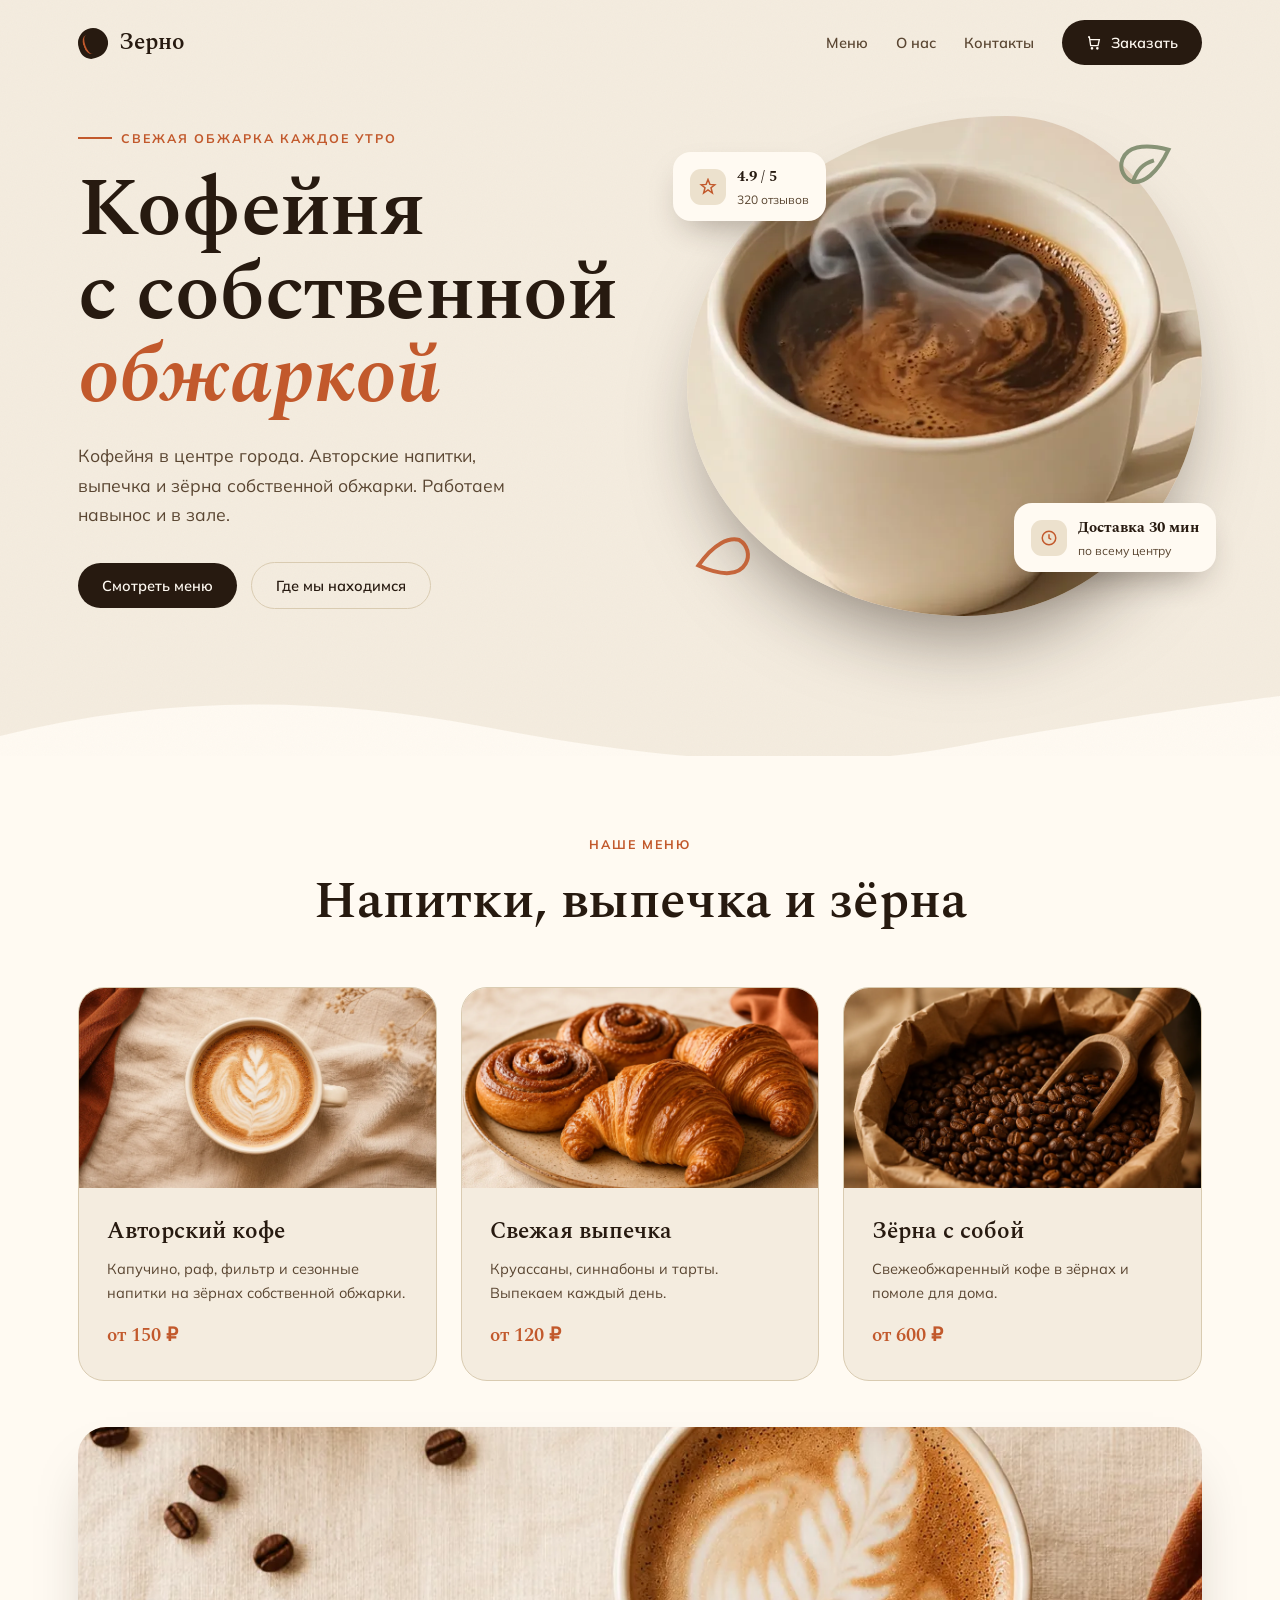
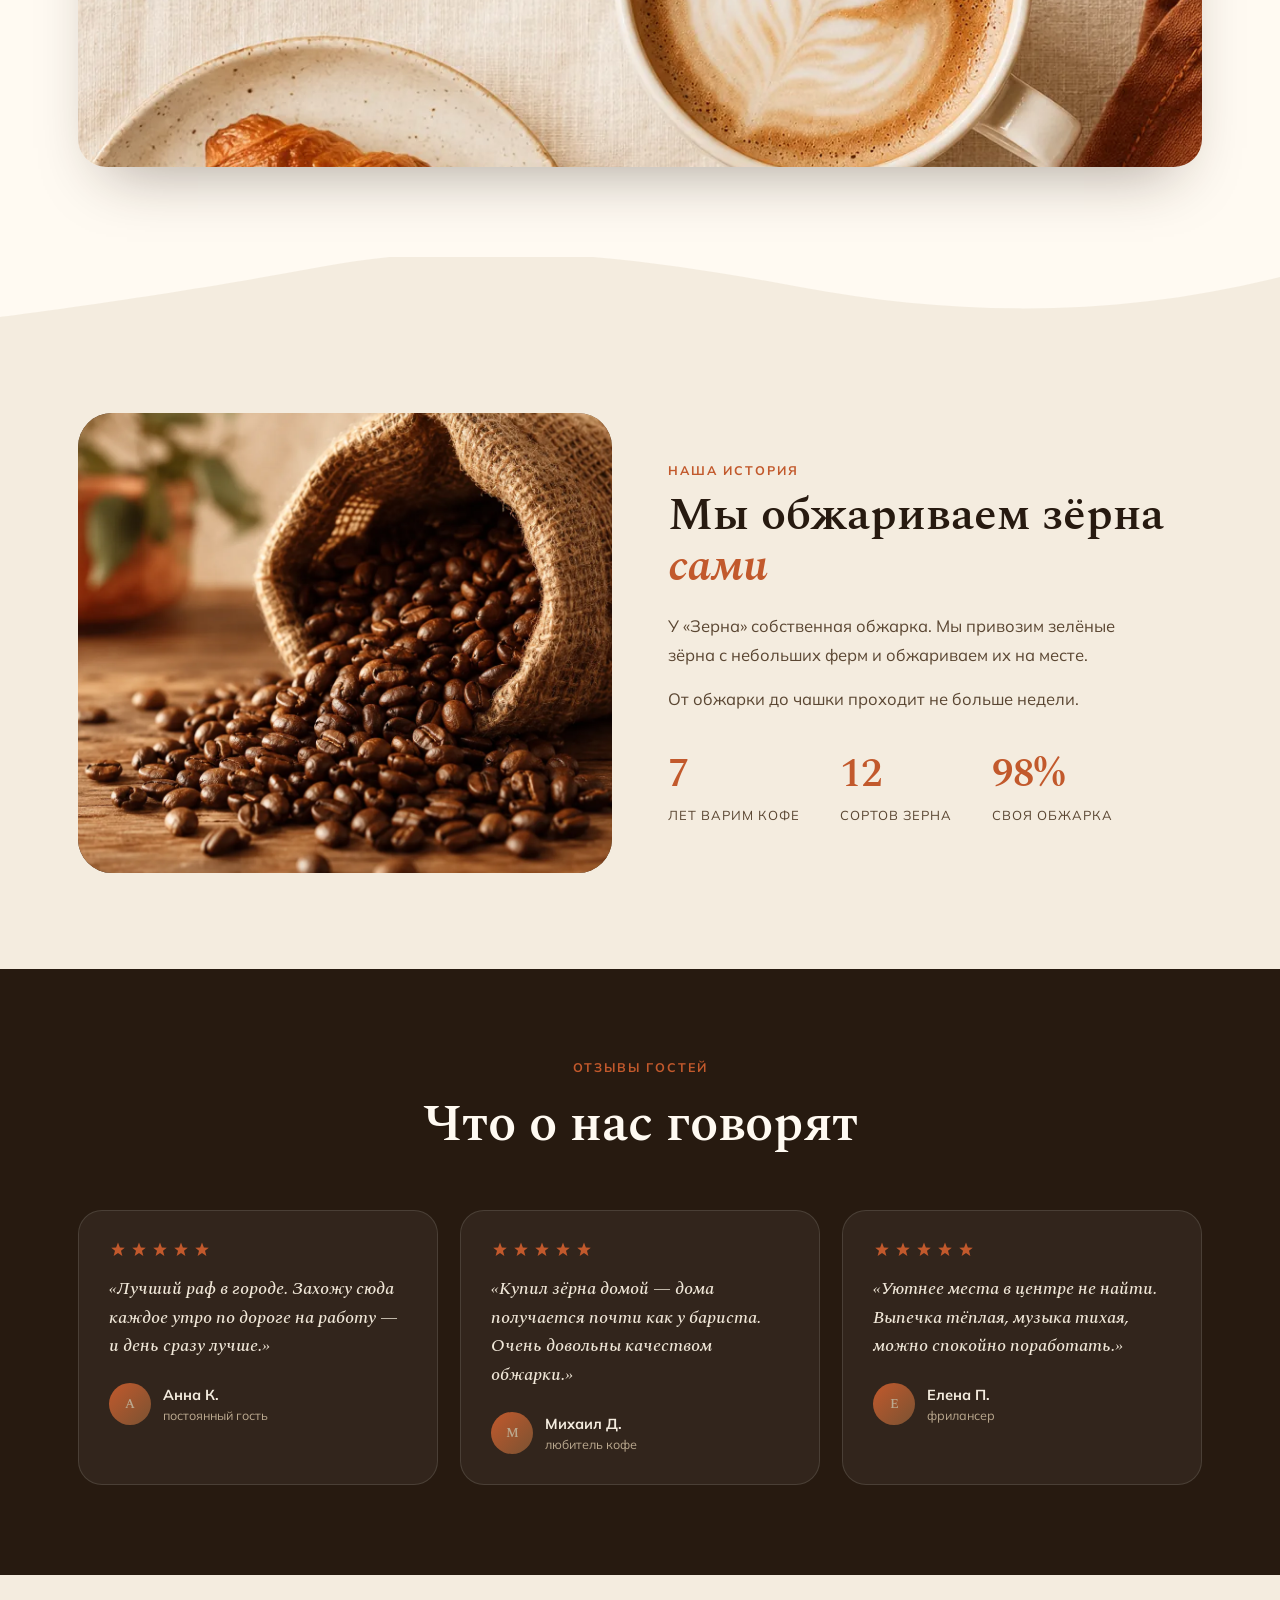
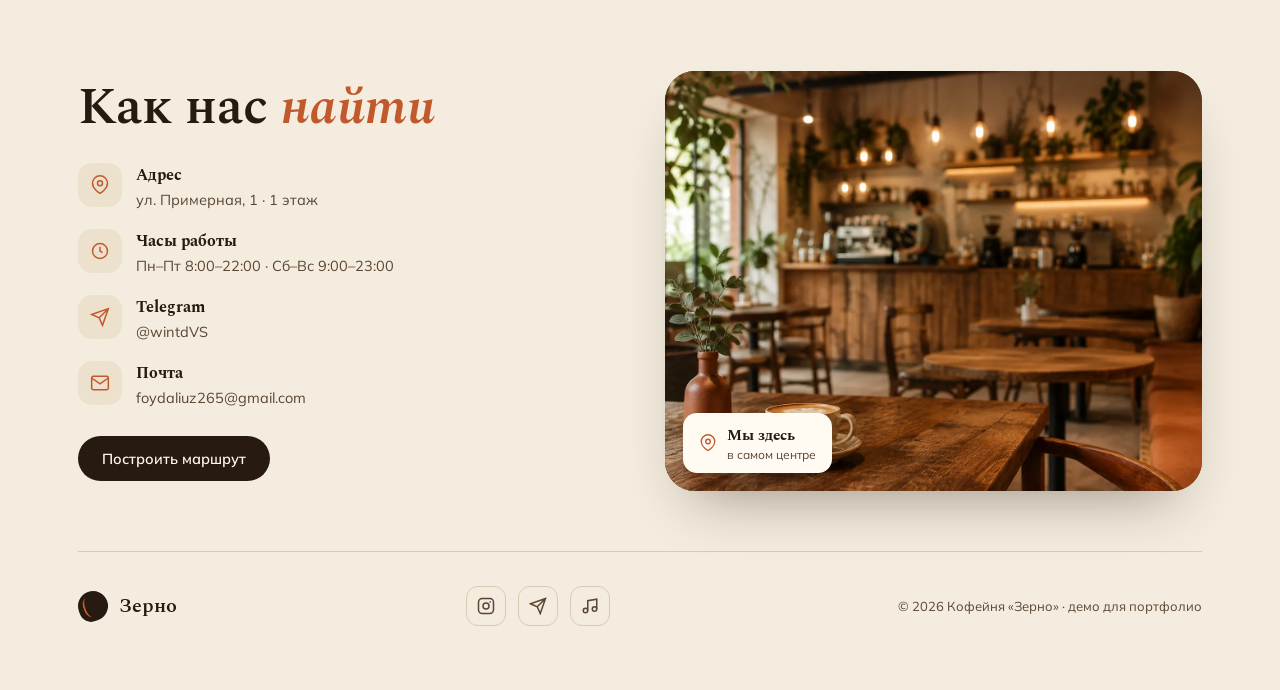
==== commit 4d628916: "Self-host Cyrillic fonts (fix same-font fallback in RU): Playfair/Spectral/Oswald/Rubik/Unbounded/IB" ====
--- a/cafe.html
+++ b/cafe.html
@@ -13,9 +13,7 @@
 <meta property="og:url" content="https://luxe-mire.bond/cafe.html">
 <meta property="og:image" content="https://luxe-mire.bond/hero-coffee.webp">
 <meta name="twitter:card" content="summary_large_image">
-<link rel="preconnect" href="https://fonts.googleapis.com">
-<link rel="preconnect" href="https://fonts.gstatic.com" crossorigin>
-<link href="https://fonts.googleapis.com/css2?family=Newsreader:ital,opsz,wght@0,6..72,500;0,6..72,600;1,6..72,500;1,6..72,600&family=Mulish:wght@400;500;600;700&display=swap" rel="stylesheet">
+<link rel="stylesheet" href="fonts.css">
 <style>
   :root{
     --cream:#f4ecdf; --cream-2:#ece1cd; --espresso:#271a10; --espresso-2:#5a4632;
@@ -38,7 +36,7 @@
   .nav-outer{position:sticky;top:0;z-index:40;transition:background .3s,box-shadow .3s,border-color .3s;border-bottom:1px solid transparent}
   .nav-outer.stuck{background:rgba(244,236,223,.82);backdrop-filter:blur(12px) saturate(1.2);border-color:var(--line);box-shadow:0 10px 30px -22px rgba(39,26,16,.6)}
   nav{display:flex;align-items:center;gap:28px;padding:20px 0}
-  .brand{display:flex;align-items:center;gap:11px;font-family:'Newsreader',serif;font-weight:600;font-size:23px;color:var(--espresso);text-decoration:none}
+  .brand{display:flex;align-items:center;gap:11px;font-family:'Spectral',serif;font-weight:600;font-size:23px;color:var(--espresso);text-decoration:none}
   .brand .seed{width:30px;height:30px;border-radius:50% 50% 50% 12px;background:var(--espresso);transform:rotate(-20deg);position:relative}
   .brand .seed::after{content:"";position:absolute;inset:5px 13px 5px 5px;border-left:2px solid var(--terra);border-radius:50%}
   .nav-links{display:flex;gap:28px;margin-left:auto}
@@ -57,7 +55,7 @@
   .nav-toggle.active span:nth-child(2){opacity:0}
   .nav-toggle.active span:nth-child(3){transform:translateY(-7px) rotate(-45deg)}
   .mobile-menu{display:none;flex-direction:column;overflow:hidden;max-height:0;transition:max-height .4s cubic-bezier(.2,.7,.2,1)}
-  .mobile-menu a{font-family:'Newsreader',serif;font-weight:600;font-size:21px;color:var(--espresso);text-decoration:none;padding:14px 4px;border-bottom:1px solid var(--line);transition:color .2s}
+  .mobile-menu a{font-family:'Spectral',serif;font-weight:600;font-size:21px;color:var(--espresso);text-decoration:none;padding:14px 4px;border-bottom:1px solid var(--line);transition:color .2s}
   .mobile-menu a:hover{color:var(--terra)}
   .mobile-menu .mm-cta{margin-top:16px;text-align:center;color:var(--milk);background:var(--espresso);border-radius:40px;border-bottom:none;padding:13px}
   .nav-outer.menu-open{background:rgba(244,236,223,.96);backdrop-filter:blur(12px);border-color:var(--line)}
@@ -66,7 +64,7 @@
   .hero{display:grid;grid-template-columns:1.05fr .95fr;gap:40px;align-items:center;padding:30px 0 80px}
   .eyebrow{display:inline-flex;align-items:center;gap:9px;font-weight:700;font-size:12.5px;letter-spacing:2px;text-transform:uppercase;color:var(--terra);animation-delay:.05s}
   .eyebrow .ln{width:34px;height:1.5px;background:var(--terra)}
-  .hero h1{font-family:'Newsreader',serif;font-weight:600;font-size:clamp(44px,6.6vw,82px);line-height:1.02;letter-spacing:-.01em;margin:22px 0 22px;animation-delay:.14s}
+  .hero h1{font-family:'Spectral',serif;font-weight:600;font-size:clamp(44px,6.6vw,82px);line-height:1.02;letter-spacing:-.01em;margin:22px 0 22px;animation-delay:.14s}
   .hero h1 em{font-style:italic;color:var(--terra)}
   .hero p{font-size:17.5px;line-height:1.7;color:var(--espresso-2);max-width:430px;margin-bottom:32px;animation-delay:.24s}
   .hero-actions{display:flex;gap:14px;align-items:center;flex-wrap:wrap;animation-delay:.32s}
@@ -84,14 +82,14 @@
   .float.t{top:36px;left:-14px}.float.b{bottom:44px;right:-14px}
   .float .d{width:36px;height:36px;border-radius:11px;background:var(--cream-2);display:flex;align-items:center;justify-content:center}
   .float .d svg{width:18px;height:18px;stroke:var(--terra)}
-  .float b{display:block;font-size:15px;font-family:'Newsreader',serif}.float span{font-size:12px;color:var(--espresso-2)}
+  .float b{display:block;font-size:15px;font-family:'Spectral',serif}.float span{font-size:12px;color:var(--espresso-2)}
 
   .wave{display:block;width:100%;height:60px;color:var(--milk)}
   .wave.up{transform:rotate(180deg)}
 
   .sec-head{text-align:center;margin-bottom:46px}
   .sec-head .ey{font-weight:700;font-size:12.5px;letter-spacing:2px;text-transform:uppercase;color:var(--terra)}
-  .sec-head h2{font-family:'Newsreader',serif;font-weight:600;font-size:clamp(32px,4.5vw,52px);margin-top:10px}
+  .sec-head h2{font-family:'Spectral',serif;font-weight:600;font-size:clamp(32px,4.5vw,52px);margin-top:10px}
 
   /* menu */
   .menu-sec{background:var(--milk);padding:80px 0 90px;position:relative;z-index:2}
@@ -101,9 +99,9 @@
   .card:hover .photo{transform:scale(1.05)}
   .card .photo{height:200px;background:var(--fallback) center/cover no-repeat;transition:transform .5s cubic-bezier(.2,.7,.2,1)}
   .card .cc{padding:26px 28px 30px}
-  .card h3{font-family:'Newsreader',serif;font-weight:600;font-size:23px;margin-bottom:8px}
+  .card h3{font-family:'Spectral',serif;font-weight:600;font-size:23px;margin-bottom:8px}
   .card p{color:var(--espresso-2);font-size:14.5px;line-height:1.65;margin-bottom:16px}
-  .card .price{font-family:'Newsreader',serif;font-weight:600;color:var(--terra);font-size:19px}
+  .card .price{font-family:'Spectral',serif;font-weight:600;color:var(--terra);font-size:19px}
   .atmo{display:block;width:100%;height:340px;object-fit:cover;background:var(--fallback);border-radius:28px;margin-top:46px;box-shadow:0 30px 60px -28px rgba(39,26,16,.4)}
 
   /* story */
@@ -112,11 +110,11 @@
   .story-img{position:relative;height:460px;border-radius:34px;overflow:hidden;background:var(--fallback)}
   .story-img img{position:absolute;inset:0;width:100%;height:100%;object-fit:cover}
   .story-text .ey{font-weight:700;font-size:12.5px;letter-spacing:2px;text-transform:uppercase;color:var(--terra)}
-  .story-text h2{font-family:'Newsreader',serif;font-weight:600;font-size:clamp(30px,4vw,46px);line-height:1.1;margin:12px 0 20px}
+  .story-text h2{font-family:'Spectral',serif;font-weight:600;font-size:clamp(30px,4vw,46px);line-height:1.1;margin:12px 0 20px}
   .story-text h2 em{font-style:italic;color:var(--terra)}
   .story-text p{color:var(--espresso-2);font-size:16.5px;line-height:1.75;margin-bottom:16px;max-width:480px}
   .story-stats{display:flex;gap:40px;margin-top:30px}
-  .story-stats .n{font-family:'Newsreader',serif;font-size:40px;font-weight:600;color:var(--terra)}
+  .story-stats .n{font-family:'Spectral',serif;font-size:40px;font-weight:600;color:var(--terra)}
   .story-stats .l{font-size:13px;color:var(--espresso-2);text-transform:uppercase;letter-spacing:1px;margin-top:2px}
 
   /* reviews */
@@ -126,27 +124,27 @@
   .quote{background:rgba(255,250,242,.05);border:1px solid rgba(255,250,242,.12);border-radius:24px;padding:30px}
   .quote .stars{display:flex;gap:3px;color:var(--terra);margin-bottom:16px}
   .quote .stars svg{width:18px;height:18px;fill:var(--terra)}
-  .quote p{font-family:'Newsreader',serif;font-style:italic;font-size:18px;line-height:1.6;color:#f0e7d8;margin-bottom:22px}
+  .quote p{font-family:'Spectral',serif;font-style:italic;font-size:18px;line-height:1.6;color:#f0e7d8;margin-bottom:22px}
   .quote .who{display:flex;align-items:center;gap:12px}
-  .quote .av{width:42px;height:42px;border-radius:50%;background:linear-gradient(135deg,var(--terra),#7a5232);display:flex;align-items:center;justify-content:center;font-family:'Newsreader',serif;font-weight:600;font-size:17px;color:var(--milk)}
+  .quote .av{width:42px;height:42px;border-radius:50%;background:linear-gradient(135deg,var(--terra),#7a5232);display:flex;align-items:center;justify-content:center;font-family:'Spectral',serif;font-weight:600;font-size:17px;color:var(--milk)}
   .quote .who b{font-size:14.5px;display:block}.quote .who span{font-size:12.5px;color:#bba98f}
 
   /* contact */
   .contact{padding:96px 0 30px}
   .contact-grid{display:grid;grid-template-columns:1fr 1fr;gap:50px;align-items:center}
-  .contact h2{font-family:'Newsreader',serif;font-weight:600;font-size:clamp(32px,4.5vw,52px);line-height:1.05;margin-bottom:18px}
+  .contact h2{font-family:'Spectral',serif;font-weight:600;font-size:clamp(32px,4.5vw,52px);line-height:1.05;margin-bottom:18px}
   .contact h2 em{font-style:italic;color:var(--terra)}
   .info{display:flex;flex-direction:column;gap:18px;margin:28px 0}
   .info .it{display:flex;gap:14px;align-items:flex-start}
   .info .it .ic{width:44px;height:44px;border-radius:14px;background:var(--cream-2);display:flex;align-items:center;justify-content:center;flex:none}
   .info .it .ic svg{width:20px;height:20px;stroke:var(--terra)}
-  .info .it b{font-family:'Newsreader',serif;font-size:16px;display:block;margin-bottom:2px}
+  .info .it b{font-family:'Spectral',serif;font-size:16px;display:block;margin-bottom:2px}
   .info .it span{color:var(--espresso-2);font-size:14.5px;line-height:1.5}
   .interior{position:relative;height:420px;border-radius:30px;overflow:hidden;background:var(--fallback);box-shadow:0 30px 60px -28px rgba(39,26,16,.45)}
   .interior img{position:absolute;inset:0;width:100%;height:100%;object-fit:cover}
   .interior .badge{position:absolute;bottom:18px;left:18px;background:var(--milk);border-radius:14px;padding:11px 16px;display:flex;align-items:center;gap:10px;box-shadow:0 12px 28px -10px rgba(39,26,16,.5)}
   .interior .badge svg{width:18px;height:18px;stroke:var(--terra)}
-  .interior .badge b{font-family:'Newsreader',serif;font-size:14.5px}.interior .badge span{font-size:12px;color:var(--espresso-2);display:block}
+  .interior .badge b{font-family:'Spectral',serif;font-size:14.5px}.interior .badge span{font-size:12px;color:var(--espresso-2);display:block}
 
   footer{border-top:1px solid var(--line);margin-top:60px;padding:34px 0;display:flex;justify-content:space-between;align-items:center;flex-wrap:wrap;gap:16px}
   footer .brand{font-size:20px}
--- a/fonts.css
+++ b/fonts.css
@@ -0,0 +1,1512 @@
+@font-face {
+  font-family: 'Playfair Display';
+  font-style: italic;
+  font-weight: 500;
+  font-display: swap;
+  src: url(fonts/51fce2a436e1.woff2) format('woff2');
+  unicode-range: U+0301, U+0400-045F, U+0490-0491, U+04B0-04B1, U+2116;
+}
+@font-face {
+  font-family: 'Playfair Display';
+  font-style: italic;
+  font-weight: 500;
+  font-display: swap;
+  src: url(fonts/cf184c8572d8.woff2) format('woff2');
+  unicode-range: U+0100-02BA, U+02BD-02C5, U+02C7-02CC, U+02CE-02D7, U+02DD-02FF, U+0304, U+0308, U+0329, U+1D00-1DBF, U+1E00-1E9F, U+1EF2-1EFF, U+2020, U+20A0-20AB, U+20AD-20C0, U+2113, U+2C60-2C7F, U+A720-A7FF;
+}
+@font-face {
+  font-family: 'Playfair Display';
+  font-style: italic;
+  font-weight: 500;
+  font-display: swap;
+  src: url(fonts/9385b65587bc.woff2) format('woff2');
+  unicode-range: U+0000-00FF, U+0131, U+0152-0153, U+02BB-02BC, U+02C6, U+02DA, U+02DC, U+0304, U+0308, U+0329, U+2000-206F, U+20AC, U+2122, U+2191, U+2193, U+2212, U+2215, U+FEFF, U+FFFD;
+}
+@font-face {
+  font-family: 'Playfair Display';
+  font-style: italic;
+  font-weight: 600;
+  font-display: swap;
+  src: url(fonts/51fce2a436e1.woff2) format('woff2');
+  unicode-range: U+0301, U+0400-045F, U+0490-0491, U+04B0-04B1, U+2116;
+}
+@font-face {
+  font-family: 'Playfair Display';
+  font-style: italic;
+  font-weight: 600;
+  font-display: swap;
+  src: url(fonts/cf184c8572d8.woff2) format('woff2');
+  unicode-range: U+0100-02BA, U+02BD-02C5, U+02C7-02CC, U+02CE-02D7, U+02DD-02FF, U+0304, U+0308, U+0329, U+1D00-1DBF, U+1E00-1E9F, U+1EF2-1EFF, U+2020, U+20A0-20AB, U+20AD-20C0, U+2113, U+2C60-2C7F, U+A720-A7FF;
+}
+@font-face {
+  font-family: 'Playfair Display';
+  font-style: italic;
+  font-weight: 600;
+  font-display: swap;
+  src: url(fonts/9385b65587bc.woff2) format('woff2');
+  unicode-range: U+0000-00FF, U+0131, U+0152-0153, U+02BB-02BC, U+02C6, U+02DA, U+02DC, U+0304, U+0308, U+0329, U+2000-206F, U+20AC, U+2122, U+2191, U+2193, U+2212, U+2215, U+FEFF, U+FFFD;
+}
+@font-face {
+  font-family: 'Playfair Display';
+  font-style: italic;
+  font-weight: 700;
+  font-display: swap;
+  src: url(fonts/51fce2a436e1.woff2) format('woff2');
+  unicode-range: U+0301, U+0400-045F, U+0490-0491, U+04B0-04B1, U+2116;
+}
+@font-face {
+  font-family: 'Playfair Display';
+  font-style: italic;
+  font-weight: 700;
+  font-display: swap;
+  src: url(fonts/cf184c8572d8.woff2) format('woff2');
+  unicode-range: U+0100-02BA, U+02BD-02C5, U+02C7-02CC, U+02CE-02D7, U+02DD-02FF, U+0304, U+0308, U+0329, U+1D00-1DBF, U+1E00-1E9F, U+1EF2-1EFF, U+2020, U+20A0-20AB, U+20AD-20C0, U+2113, U+2C60-2C7F, U+A720-A7FF;
+}
+@font-face {
+  font-family: 'Playfair Display';
+  font-style: italic;
+  font-weight: 700;
+  font-display: swap;
+  src: url(fonts/9385b65587bc.woff2) format('woff2');
+  unicode-range: U+0000-00FF, U+0131, U+0152-0153, U+02BB-02BC, U+02C6, U+02DA, U+02DC, U+0304, U+0308, U+0329, U+2000-206F, U+20AC, U+2122, U+2191, U+2193, U+2212, U+2215, U+FEFF, U+FFFD;
+}
+@font-face {
+  font-family: 'Playfair Display';
+  font-style: normal;
+  font-weight: 500;
+  font-display: swap;
+  src: url(fonts/64b566ad864f.woff2) format('woff2');
+  unicode-range: U+0301, U+0400-045F, U+0490-0491, U+04B0-04B1, U+2116;
+}
+@font-face {
+  font-family: 'Playfair Display';
+  font-style: normal;
+  font-weight: 500;
+  font-display: swap;
+  src: url(fonts/4136269b36a2.woff2) format('woff2');
+  unicode-range: U+0100-02BA, U+02BD-02C5, U+02C7-02CC, U+02CE-02D7, U+02DD-02FF, U+0304, U+0308, U+0329, U+1D00-1DBF, U+1E00-1E9F, U+1EF2-1EFF, U+2020, U+20A0-20AB, U+20AD-20C0, U+2113, U+2C60-2C7F, U+A720-A7FF;
+}
+@font-face {
+  font-family: 'Playfair Display';
+  font-style: normal;
+  font-weight: 500;
+  font-display: swap;
+  src: url(fonts/48d1e9cdfb4d.woff2) format('woff2');
+  unicode-range: U+0000-00FF, U+0131, U+0152-0153, U+02BB-02BC, U+02C6, U+02DA, U+02DC, U+0304, U+0308, U+0329, U+2000-206F, U+20AC, U+2122, U+2191, U+2193, U+2212, U+2215, U+FEFF, U+FFFD;
+}
+@font-face {
+  font-family: 'Playfair Display';
+  font-style: normal;
+  font-weight: 600;
+  font-display: swap;
+  src: url(fonts/64b566ad864f.woff2) format('woff2');
+  unicode-range: U+0301, U+0400-045F, U+0490-0491, U+04B0-04B1, U+2116;
+}
+@font-face {
+  font-family: 'Playfair Display';
+  font-style: normal;
+  font-weight: 600;
+  font-display: swap;
+  src: url(fonts/4136269b36a2.woff2) format('woff2');
+  unicode-range: U+0100-02BA, U+02BD-02C5, U+02C7-02CC, U+02CE-02D7, U+02DD-02FF, U+0304, U+0308, U+0329, U+1D00-1DBF, U+1E00-1E9F, U+1EF2-1EFF, U+2020, U+20A0-20AB, U+20AD-20C0, U+2113, U+2C60-2C7F, U+A720-A7FF;
+}
+@font-face {
+  font-family: 'Playfair Display';
+  font-style: normal;
+  font-weight: 600;
+  font-display: swap;
+  src: url(fonts/48d1e9cdfb4d.woff2) format('woff2');
+  unicode-range: U+0000-00FF, U+0131, U+0152-0153, U+02BB-02BC, U+02C6, U+02DA, U+02DC, U+0304, U+0308, U+0329, U+2000-206F, U+20AC, U+2122, U+2191, U+2193, U+2212, U+2215, U+FEFF, U+FFFD;
+}
+@font-face {
+  font-family: 'Playfair Display';
+  font-style: normal;
+  font-weight: 700;
+  font-display: swap;
+  src: url(fonts/64b566ad864f.woff2) format('woff2');
+  unicode-range: U+0301, U+0400-045F, U+0490-0491, U+04B0-04B1, U+2116;
+}
+@font-face {
+  font-family: 'Playfair Display';
+  font-style: normal;
+  font-weight: 700;
+  font-display: swap;
+  src: url(fonts/4136269b36a2.woff2) format('woff2');
+  unicode-range: U+0100-02BA, U+02BD-02C5, U+02C7-02CC, U+02CE-02D7, U+02DD-02FF, U+0304, U+0308, U+0329, U+1D00-1DBF, U+1E00-1E9F, U+1EF2-1EFF, U+2020, U+20A0-20AB, U+20AD-20C0, U+2113, U+2C60-2C7F, U+A720-A7FF;
+}
+@font-face {
+  font-family: 'Playfair Display';
+  font-style: normal;
+  font-weight: 700;
+  font-display: swap;
+  src: url(fonts/48d1e9cdfb4d.woff2) format('woff2');
+  unicode-range: U+0000-00FF, U+0131, U+0152-0153, U+02BB-02BC, U+02C6, U+02DA, U+02DC, U+0304, U+0308, U+0329, U+2000-206F, U+20AC, U+2122, U+2191, U+2193, U+2212, U+2215, U+FEFF, U+FFFD;
+}
+@font-face {
+  font-family: 'Playfair Display';
+  font-style: normal;
+  font-weight: 800;
+  font-display: swap;
+  src: url(fonts/64b566ad864f.woff2) format('woff2');
+  unicode-range: U+0301, U+0400-045F, U+0490-0491, U+04B0-04B1, U+2116;
+}
+@font-face {
+  font-family: 'Playfair Display';
+  font-style: normal;
+  font-weight: 800;
+  font-display: swap;
+  src: url(fonts/4136269b36a2.woff2) format('woff2');
+  unicode-range: U+0100-02BA, U+02BD-02C5, U+02C7-02CC, U+02CE-02D7, U+02DD-02FF, U+0304, U+0308, U+0329, U+1D00-1DBF, U+1E00-1E9F, U+1EF2-1EFF, U+2020, U+20A0-20AB, U+20AD-20C0, U+2113, U+2C60-2C7F, U+A720-A7FF;
+}
+@font-face {
+  font-family: 'Playfair Display';
+  font-style: normal;
+  font-weight: 800;
+  font-display: swap;
+  src: url(fonts/48d1e9cdfb4d.woff2) format('woff2');
+  unicode-range: U+0000-00FF, U+0131, U+0152-0153, U+02BB-02BC, U+02C6, U+02DA, U+02DC, U+0304, U+0308, U+0329, U+2000-206F, U+20AC, U+2122, U+2191, U+2193, U+2212, U+2215, U+FEFF, U+FFFD;
+}
+@font-face {
+  font-family: 'Playfair Display';
+  font-style: normal;
+  font-weight: 900;
+  font-display: swap;
+  src: url(fonts/64b566ad864f.woff2) format('woff2');
+  unicode-range: U+0301, U+0400-045F, U+0490-0491, U+04B0-04B1, U+2116;
+}
+@font-face {
+  font-family: 'Playfair Display';
+  font-style: normal;
+  font-weight: 900;
+  font-display: swap;
+  src: url(fonts/4136269b36a2.woff2) format('woff2');
+  unicode-range: U+0100-02BA, U+02BD-02C5, U+02C7-02CC, U+02CE-02D7, U+02DD-02FF, U+0304, U+0308, U+0329, U+1D00-1DBF, U+1E00-1E9F, U+1EF2-1EFF, U+2020, U+20A0-20AB, U+20AD-20C0, U+2113, U+2C60-2C7F, U+A720-A7FF;
+}
+@font-face {
+  font-family: 'Playfair Display';
+  font-style: normal;
+  font-weight: 900;
+  font-display: swap;
+  src: url(fonts/48d1e9cdfb4d.woff2) format('woff2');
+  unicode-range: U+0000-00FF, U+0131, U+0152-0153, U+02BB-02BC, U+02C6, U+02DA, U+02DC, U+0304, U+0308, U+0329, U+2000-206F, U+20AC, U+2122, U+2191, U+2193, U+2212, U+2215, U+FEFF, U+FFFD;
+}
+@font-face {
+  font-family: 'Hanken Grotesk';
+  font-style: normal;
+  font-weight: 400;
+  font-display: swap;
+  src: url(fonts/00849f11728e.woff2) format('woff2');
+  unicode-range: U+0460-052F, U+1C80-1C8A, U+20B4, U+2DE0-2DFF, U+A640-A69F, U+FE2E-FE2F;
+}
+@font-face {
+  font-family: 'Hanken Grotesk';
+  font-style: normal;
+  font-weight: 400;
+  font-display: swap;
+  src: url(fonts/af150b918157.woff2) format('woff2');
+  unicode-range: U+0100-02BA, U+02BD-02C5, U+02C7-02CC, U+02CE-02D7, U+02DD-02FF, U+0304, U+0308, U+0329, U+1D00-1DBF, U+1E00-1E9F, U+1EF2-1EFF, U+2020, U+20A0-20AB, U+20AD-20C0, U+2113, U+2C60-2C7F, U+A720-A7FF;
+}
+@font-face {
+  font-family: 'Hanken Grotesk';
+  font-style: normal;
+  font-weight: 400;
+  font-display: swap;
+  src: url(fonts/60503460da53.woff2) format('woff2');
+  unicode-range: U+0000-00FF, U+0131, U+0152-0153, U+02BB-02BC, U+02C6, U+02DA, U+02DC, U+0304, U+0308, U+0329, U+2000-206F, U+20AC, U+2122, U+2191, U+2193, U+2212, U+2215, U+FEFF, U+FFFD;
+}
+@font-face {
+  font-family: 'Hanken Grotesk';
+  font-style: normal;
+  font-weight: 500;
+  font-display: swap;
+  src: url(fonts/00849f11728e.woff2) format('woff2');
+  unicode-range: U+0460-052F, U+1C80-1C8A, U+20B4, U+2DE0-2DFF, U+A640-A69F, U+FE2E-FE2F;
+}
+@font-face {
+  font-family: 'Hanken Grotesk';
+  font-style: normal;
+  font-weight: 500;
+  font-display: swap;
+  src: url(fonts/af150b918157.woff2) format('woff2');
+  unicode-range: U+0100-02BA, U+02BD-02C5, U+02C7-02CC, U+02CE-02D7, U+02DD-02FF, U+0304, U+0308, U+0329, U+1D00-1DBF, U+1E00-1E9F, U+1EF2-1EFF, U+2020, U+20A0-20AB, U+20AD-20C0, U+2113, U+2C60-2C7F, U+A720-A7FF;
+}
+@font-face {
+  font-family: 'Hanken Grotesk';
+  font-style: normal;
+  font-weight: 500;
+  font-display: swap;
+  src: url(fonts/60503460da53.woff2) format('woff2');
+  unicode-range: U+0000-00FF, U+0131, U+0152-0153, U+02BB-02BC, U+02C6, U+02DA, U+02DC, U+0304, U+0308, U+0329, U+2000-206F, U+20AC, U+2122, U+2191, U+2193, U+2212, U+2215, U+FEFF, U+FFFD;
+}
+@font-face {
+  font-family: 'Hanken Grotesk';
+  font-style: normal;
+  font-weight: 600;
+  font-display: swap;
+  src: url(fonts/00849f11728e.woff2) format('woff2');
+  unicode-range: U+0460-052F, U+1C80-1C8A, U+20B4, U+2DE0-2DFF, U+A640-A69F, U+FE2E-FE2F;
+}
+@font-face {
+  font-family: 'Hanken Grotesk';
+  font-style: normal;
+  font-weight: 600;
+  font-display: swap;
+  src: url(fonts/af150b918157.woff2) format('woff2');
+  unicode-range: U+0100-02BA, U+02BD-02C5, U+02C7-02CC, U+02CE-02D7, U+02DD-02FF, U+0304, U+0308, U+0329, U+1D00-1DBF, U+1E00-1E9F, U+1EF2-1EFF, U+2020, U+20A0-20AB, U+20AD-20C0, U+2113, U+2C60-2C7F, U+A720-A7FF;
+}
+@font-face {
+  font-family: 'Hanken Grotesk';
+  font-style: normal;
+  font-weight: 600;
+  font-display: swap;
+  src: url(fonts/60503460da53.woff2) format('woff2');
+  unicode-range: U+0000-00FF, U+0131, U+0152-0153, U+02BB-02BC, U+02C6, U+02DA, U+02DC, U+0304, U+0308, U+0329, U+2000-206F, U+20AC, U+2122, U+2191, U+2193, U+2212, U+2215, U+FEFF, U+FFFD;
+}
+@font-face {
+  font-family: 'IBM Plex Mono';
+  font-style: normal;
+  font-weight: 400;
+  font-display: swap;
+  src: url(fonts/250613af4ba0.woff2) format('woff2');
+  unicode-range: U+0460-052F, U+1C80-1C8A, U+20B4, U+2DE0-2DFF, U+A640-A69F, U+FE2E-FE2F;
+}
+@font-face {
+  font-family: 'IBM Plex Mono';
+  font-style: normal;
+  font-weight: 400;
+  font-display: swap;
+  src: url(fonts/7febd16d7caf.woff2) format('woff2');
+  unicode-range: U+0301, U+0400-045F, U+0490-0491, U+04B0-04B1, U+2116;
+}
+@font-face {
+  font-family: 'IBM Plex Mono';
+  font-style: normal;
+  font-weight: 400;
+  font-display: swap;
+  src: url(fonts/7f25d9307a92.woff2) format('woff2');
+  unicode-range: U+0100-02BA, U+02BD-02C5, U+02C7-02CC, U+02CE-02D7, U+02DD-02FF, U+0304, U+0308, U+0329, U+1D00-1DBF, U+1E00-1E9F, U+1EF2-1EFF, U+2020, U+20A0-20AB, U+20AD-20C0, U+2113, U+2C60-2C7F, U+A720-A7FF;
+}
+@font-face {
+  font-family: 'IBM Plex Mono';
+  font-style: normal;
+  font-weight: 400;
+  font-display: swap;
+  src: url(fonts/d196e8ee7748.woff2) format('woff2');
+  unicode-range: U+0000-00FF, U+0131, U+0152-0153, U+02BB-02BC, U+02C6, U+02DA, U+02DC, U+0304, U+0308, U+0329, U+2000-206F, U+20AC, U+2122, U+2191, U+2193, U+2212, U+2215, U+FEFF, U+FFFD;
+}
+@font-face {
+  font-family: 'IBM Plex Mono';
+  font-style: normal;
+  font-weight: 500;
+  font-display: swap;
+  src: url(fonts/e6406f48a75b.woff2) format('woff2');
+  unicode-range: U+0460-052F, U+1C80-1C8A, U+20B4, U+2DE0-2DFF, U+A640-A69F, U+FE2E-FE2F;
+}
+@font-face {
+  font-family: 'IBM Plex Mono';
+  font-style: normal;
+  font-weight: 500;
+  font-display: swap;
+  src: url(fonts/5907a9b4dbe1.woff2) format('woff2');
+  unicode-range: U+0301, U+0400-045F, U+0490-0491, U+04B0-04B1, U+2116;
+}
+@font-face {
+  font-family: 'IBM Plex Mono';
+  font-style: normal;
+  font-weight: 500;
+  font-display: swap;
+  src: url(fonts/b42080b233a1.woff2) format('woff2');
+  unicode-range: U+0100-02BA, U+02BD-02C5, U+02C7-02CC, U+02CE-02D7, U+02DD-02FF, U+0304, U+0308, U+0329, U+1D00-1DBF, U+1E00-1E9F, U+1EF2-1EFF, U+2020, U+20A0-20AB, U+20AD-20C0, U+2113, U+2C60-2C7F, U+A720-A7FF;
+}
+@font-face {
+  font-family: 'IBM Plex Mono';
+  font-style: normal;
+  font-weight: 500;
+  font-display: swap;
+  src: url(fonts/a7544cc40006.woff2) format('woff2');
+  unicode-range: U+0000-00FF, U+0131, U+0152-0153, U+02BB-02BC, U+02C6, U+02DA, U+02DC, U+0304, U+0308, U+0329, U+2000-206F, U+20AC, U+2122, U+2191, U+2193, U+2212, U+2215, U+FEFF, U+FFFD;
+}
+@font-face {
+  font-family: 'IBM Plex Mono';
+  font-style: normal;
+  font-weight: 600;
+  font-display: swap;
+  src: url(fonts/ea6907c89f91.woff2) format('woff2');
+  unicode-range: U+0460-052F, U+1C80-1C8A, U+20B4, U+2DE0-2DFF, U+A640-A69F, U+FE2E-FE2F;
+}
+@font-face {
+  font-family: 'IBM Plex Mono';
+  font-style: normal;
+  font-weight: 600;
+  font-display: swap;
+  src: url(fonts/64963edf6dfd.woff2) format('woff2');
+  unicode-range: U+0301, U+0400-045F, U+0490-0491, U+04B0-04B1, U+2116;
+}
+@font-face {
+  font-family: 'IBM Plex Mono';
+  font-style: normal;
+  font-weight: 600;
+  font-display: swap;
+  src: url(fonts/bf8910cb402a.woff2) format('woff2');
+  unicode-range: U+0100-02BA, U+02BD-02C5, U+02C7-02CC, U+02CE-02D7, U+02DD-02FF, U+0304, U+0308, U+0329, U+1D00-1DBF, U+1E00-1E9F, U+1EF2-1EFF, U+2020, U+20A0-20AB, U+20AD-20C0, U+2113, U+2C60-2C7F, U+A720-A7FF;
+}
+@font-face {
+  font-family: 'IBM Plex Mono';
+  font-style: normal;
+  font-weight: 600;
+  font-display: swap;
+  src: url(fonts/9b8270599413.woff2) format('woff2');
+  unicode-range: U+0000-00FF, U+0131, U+0152-0153, U+02BB-02BC, U+02C6, U+02DA, U+02DC, U+0304, U+0308, U+0329, U+2000-206F, U+20AC, U+2122, U+2191, U+2193, U+2212, U+2215, U+FEFF, U+FFFD;
+}
+@font-face {
+  font-family: 'Spectral';
+  font-style: italic;
+  font-weight: 500;
+  font-display: swap;
+  src: url(fonts/c624eee5778f.woff2) format('woff2');
+  unicode-range: U+0460-052F, U+1C80-1C8A, U+20B4, U+2DE0-2DFF, U+A640-A69F, U+FE2E-FE2F;
+}
+@font-face {
+  font-family: 'Spectral';
+  font-style: italic;
+  font-weight: 500;
+  font-display: swap;
+  src: url(fonts/7daa494a3882.woff2) format('woff2');
+  unicode-range: U+0301, U+0400-045F, U+0490-0491, U+04B0-04B1, U+2116;
+}
+@font-face {
+  font-family: 'Spectral';
+  font-style: italic;
+  font-weight: 500;
+  font-display: swap;
+  src: url(fonts/718bfe31aace.woff2) format('woff2');
+  unicode-range: U+0100-02BA, U+02BD-02C5, U+02C7-02CC, U+02CE-02D7, U+02DD-02FF, U+0304, U+0308, U+0329, U+1D00-1DBF, U+1E00-1E9F, U+1EF2-1EFF, U+2020, U+20A0-20AB, U+20AD-20C0, U+2113, U+2C60-2C7F, U+A720-A7FF;
+}
+@font-face {
+  font-family: 'Spectral';
+  font-style: italic;
+  font-weight: 500;
+  font-display: swap;
+  src: url(fonts/3f4f42735472.woff2) format('woff2');
+  unicode-range: U+0000-00FF, U+0131, U+0152-0153, U+02BB-02BC, U+02C6, U+02DA, U+02DC, U+0304, U+0308, U+0329, U+2000-206F, U+20AC, U+2122, U+2191, U+2193, U+2212, U+2215, U+FEFF, U+FFFD;
+}
+@font-face {
+  font-family: 'Spectral';
+  font-style: italic;
+  font-weight: 600;
+  font-display: swap;
+  src: url(fonts/1c90523d47b3.woff2) format('woff2');
+  unicode-range: U+0460-052F, U+1C80-1C8A, U+20B4, U+2DE0-2DFF, U+A640-A69F, U+FE2E-FE2F;
+}
+@font-face {
+  font-family: 'Spectral';
+  font-style: italic;
+  font-weight: 600;
+  font-display: swap;
+  src: url(fonts/ef7435d62db9.woff2) format('woff2');
+  unicode-range: U+0301, U+0400-045F, U+0490-0491, U+04B0-04B1, U+2116;
+}
+@font-face {
+  font-family: 'Spectral';
+  font-style: italic;
+  font-weight: 600;
+  font-display: swap;
+  src: url(fonts/fa7598ba5852.woff2) format('woff2');
+  unicode-range: U+0100-02BA, U+02BD-02C5, U+02C7-02CC, U+02CE-02D7, U+02DD-02FF, U+0304, U+0308, U+0329, U+1D00-1DBF, U+1E00-1E9F, U+1EF2-1EFF, U+2020, U+20A0-20AB, U+20AD-20C0, U+2113, U+2C60-2C7F, U+A720-A7FF;
+}
+@font-face {
+  font-family: 'Spectral';
+  font-style: italic;
+  font-weight: 600;
+  font-display: swap;
+  src: url(fonts/5a83e927e2f5.woff2) format('woff2');
+  unicode-range: U+0000-00FF, U+0131, U+0152-0153, U+02BB-02BC, U+02C6, U+02DA, U+02DC, U+0304, U+0308, U+0329, U+2000-206F, U+20AC, U+2122, U+2191, U+2193, U+2212, U+2215, U+FEFF, U+FFFD;
+}
+@font-face {
+  font-family: 'Spectral';
+  font-style: normal;
+  font-weight: 500;
+  font-display: swap;
+  src: url(fonts/e5c845ba4dd5.woff2) format('woff2');
+  unicode-range: U+0460-052F, U+1C80-1C8A, U+20B4, U+2DE0-2DFF, U+A640-A69F, U+FE2E-FE2F;
+}
+@font-face {
+  font-family: 'Spectral';
+  font-style: normal;
+  font-weight: 500;
+  font-display: swap;
+  src: url(fonts/8123ebdbeac8.woff2) format('woff2');
+  unicode-range: U+0301, U+0400-045F, U+0490-0491, U+04B0-04B1, U+2116;
+}
+@font-face {
+  font-family: 'Spectral';
+  font-style: normal;
+  font-weight: 500;
+  font-display: swap;
+  src: url(fonts/fa8986cac24f.woff2) format('woff2');
+  unicode-range: U+0100-02BA, U+02BD-02C5, U+02C7-02CC, U+02CE-02D7, U+02DD-02FF, U+0304, U+0308, U+0329, U+1D00-1DBF, U+1E00-1E9F, U+1EF2-1EFF, U+2020, U+20A0-20AB, U+20AD-20C0, U+2113, U+2C60-2C7F, U+A720-A7FF;
+}
+@font-face {
+  font-family: 'Spectral';
+  font-style: normal;
+  font-weight: 500;
+  font-display: swap;
+  src: url(fonts/23cff6bad8a4.woff2) format('woff2');
+  unicode-range: U+0000-00FF, U+0131, U+0152-0153, U+02BB-02BC, U+02C6, U+02DA, U+02DC, U+0304, U+0308, U+0329, U+2000-206F, U+20AC, U+2122, U+2191, U+2193, U+2212, U+2215, U+FEFF, U+FFFD;
+}
+@font-face {
+  font-family: 'Spectral';
+  font-style: normal;
+  font-weight: 600;
+  font-display: swap;
+  src: url(fonts/449d27666391.woff2) format('woff2');
+  unicode-range: U+0460-052F, U+1C80-1C8A, U+20B4, U+2DE0-2DFF, U+A640-A69F, U+FE2E-FE2F;
+}
+@font-face {
+  font-family: 'Spectral';
+  font-style: normal;
+  font-weight: 600;
+  font-display: swap;
+  src: url(fonts/bf9f6ba836df.woff2) format('woff2');
+  unicode-range: U+0301, U+0400-045F, U+0490-0491, U+04B0-04B1, U+2116;
+}
+@font-face {
+  font-family: 'Spectral';
+  font-style: normal;
+  font-weight: 600;
+  font-display: swap;
+  src: url(fonts/ba2613adbd6e.woff2) format('woff2');
+  unicode-range: U+0100-02BA, U+02BD-02C5, U+02C7-02CC, U+02CE-02D7, U+02DD-02FF, U+0304, U+0308, U+0329, U+1D00-1DBF, U+1E00-1E9F, U+1EF2-1EFF, U+2020, U+20A0-20AB, U+20AD-20C0, U+2113, U+2C60-2C7F, U+A720-A7FF;
+}
+@font-face {
+  font-family: 'Spectral';
+  font-style: normal;
+  font-weight: 600;
+  font-display: swap;
+  src: url(fonts/0340db96022f.woff2) format('woff2');
+  unicode-range: U+0000-00FF, U+0131, U+0152-0153, U+02BB-02BC, U+02C6, U+02DA, U+02DC, U+0304, U+0308, U+0329, U+2000-206F, U+20AC, U+2122, U+2191, U+2193, U+2212, U+2215, U+FEFF, U+FFFD;
+}
+@font-face {
+  font-family: 'Spectral';
+  font-style: normal;
+  font-weight: 700;
+  font-display: swap;
+  src: url(fonts/ea36a9f452b9.woff2) format('woff2');
+  unicode-range: U+0460-052F, U+1C80-1C8A, U+20B4, U+2DE0-2DFF, U+A640-A69F, U+FE2E-FE2F;
+}
+@font-face {
+  font-family: 'Spectral';
+  font-style: normal;
+  font-weight: 700;
+  font-display: swap;
+  src: url(fonts/9ed58b32e2f4.woff2) format('woff2');
+  unicode-range: U+0301, U+0400-045F, U+0490-0491, U+04B0-04B1, U+2116;
+}
+@font-face {
+  font-family: 'Spectral';
+  font-style: normal;
+  font-weight: 700;
+  font-display: swap;
+  src: url(fonts/467d07a5cf6d.woff2) format('woff2');
+  unicode-range: U+0100-02BA, U+02BD-02C5, U+02C7-02CC, U+02CE-02D7, U+02DD-02FF, U+0304, U+0308, U+0329, U+1D00-1DBF, U+1E00-1E9F, U+1EF2-1EFF, U+2020, U+20A0-20AB, U+20AD-20C0, U+2113, U+2C60-2C7F, U+A720-A7FF;
+}
+@font-face {
+  font-family: 'Spectral';
+  font-style: normal;
+  font-weight: 700;
+  font-display: swap;
+  src: url(fonts/383456e74ce2.woff2) format('woff2');
+  unicode-range: U+0000-00FF, U+0131, U+0152-0153, U+02BB-02BC, U+02C6, U+02DA, U+02DC, U+0304, U+0308, U+0329, U+2000-206F, U+20AC, U+2122, U+2191, U+2193, U+2212, U+2215, U+FEFF, U+FFFD;
+}
+@font-face {
+  font-family: 'Mulish';
+  font-style: normal;
+  font-weight: 400;
+  font-display: swap;
+  src: url(fonts/19a692047302.woff2) format('woff2');
+  unicode-range: U+0460-052F, U+1C80-1C8A, U+20B4, U+2DE0-2DFF, U+A640-A69F, U+FE2E-FE2F;
+}
+@font-face {
+  font-family: 'Mulish';
+  font-style: normal;
+  font-weight: 400;
+  font-display: swap;
+  src: url(fonts/661fd6367510.woff2) format('woff2');
+  unicode-range: U+0301, U+0400-045F, U+0490-0491, U+04B0-04B1, U+2116;
+}
+@font-face {
+  font-family: 'Mulish';
+  font-style: normal;
+  font-weight: 400;
+  font-display: swap;
+  src: url(fonts/2db7963d9448.woff2) format('woff2');
+  unicode-range: U+0100-02BA, U+02BD-02C5, U+02C7-02CC, U+02CE-02D7, U+02DD-02FF, U+0304, U+0308, U+0329, U+1D00-1DBF, U+1E00-1E9F, U+1EF2-1EFF, U+2020, U+20A0-20AB, U+20AD-20C0, U+2113, U+2C60-2C7F, U+A720-A7FF;
+}
+@font-face {
+  font-family: 'Mulish';
+  font-style: normal;
+  font-weight: 400;
+  font-display: swap;
+  src: url(fonts/120b6ef06e58.woff2) format('woff2');
+  unicode-range: U+0000-00FF, U+0131, U+0152-0153, U+02BB-02BC, U+02C6, U+02DA, U+02DC, U+0304, U+0308, U+0329, U+2000-206F, U+20AC, U+2122, U+2191, U+2193, U+2212, U+2215, U+FEFF, U+FFFD;
+}
+@font-face {
+  font-family: 'Mulish';
+  font-style: normal;
+  font-weight: 500;
+  font-display: swap;
+  src: url(fonts/19a692047302.woff2) format('woff2');
+  unicode-range: U+0460-052F, U+1C80-1C8A, U+20B4, U+2DE0-2DFF, U+A640-A69F, U+FE2E-FE2F;
+}
+@font-face {
+  font-family: 'Mulish';
+  font-style: normal;
+  font-weight: 500;
+  font-display: swap;
+  src: url(fonts/661fd6367510.woff2) format('woff2');
+  unicode-range: U+0301, U+0400-045F, U+0490-0491, U+04B0-04B1, U+2116;
+}
+@font-face {
+  font-family: 'Mulish';
+  font-style: normal;
+  font-weight: 500;
+  font-display: swap;
+  src: url(fonts/2db7963d9448.woff2) format('woff2');
+  unicode-range: U+0100-02BA, U+02BD-02C5, U+02C7-02CC, U+02CE-02D7, U+02DD-02FF, U+0304, U+0308, U+0329, U+1D00-1DBF, U+1E00-1E9F, U+1EF2-1EFF, U+2020, U+20A0-20AB, U+20AD-20C0, U+2113, U+2C60-2C7F, U+A720-A7FF;
+}
+@font-face {
+  font-family: 'Mulish';
+  font-style: normal;
+  font-weight: 500;
+  font-display: swap;
+  src: url(fonts/120b6ef06e58.woff2) format('woff2');
+  unicode-range: U+0000-00FF, U+0131, U+0152-0153, U+02BB-02BC, U+02C6, U+02DA, U+02DC, U+0304, U+0308, U+0329, U+2000-206F, U+20AC, U+2122, U+2191, U+2193, U+2212, U+2215, U+FEFF, U+FFFD;
+}
+@font-face {
+  font-family: 'Mulish';
+  font-style: normal;
+  font-weight: 600;
+  font-display: swap;
+  src: url(fonts/19a692047302.woff2) format('woff2');
+  unicode-range: U+0460-052F, U+1C80-1C8A, U+20B4, U+2DE0-2DFF, U+A640-A69F, U+FE2E-FE2F;
+}
+@font-face {
+  font-family: 'Mulish';
+  font-style: normal;
+  font-weight: 600;
+  font-display: swap;
+  src: url(fonts/661fd6367510.woff2) format('woff2');
+  unicode-range: U+0301, U+0400-045F, U+0490-0491, U+04B0-04B1, U+2116;
+}
+@font-face {
+  font-family: 'Mulish';
+  font-style: normal;
+  font-weight: 600;
+  font-display: swap;
+  src: url(fonts/2db7963d9448.woff2) format('woff2');
+  unicode-range: U+0100-02BA, U+02BD-02C5, U+02C7-02CC, U+02CE-02D7, U+02DD-02FF, U+0304, U+0308, U+0329, U+1D00-1DBF, U+1E00-1E9F, U+1EF2-1EFF, U+2020, U+20A0-20AB, U+20AD-20C0, U+2113, U+2C60-2C7F, U+A720-A7FF;
+}
+@font-face {
+  font-family: 'Mulish';
+  font-style: normal;
+  font-weight: 600;
+  font-display: swap;
+  src: url(fonts/120b6ef06e58.woff2) format('woff2');
+  unicode-range: U+0000-00FF, U+0131, U+0152-0153, U+02BB-02BC, U+02C6, U+02DA, U+02DC, U+0304, U+0308, U+0329, U+2000-206F, U+20AC, U+2122, U+2191, U+2193, U+2212, U+2215, U+FEFF, U+FFFD;
+}
+@font-face {
+  font-family: 'Mulish';
+  font-style: normal;
+  font-weight: 700;
+  font-display: swap;
+  src: url(fonts/19a692047302.woff2) format('woff2');
+  unicode-range: U+0460-052F, U+1C80-1C8A, U+20B4, U+2DE0-2DFF, U+A640-A69F, U+FE2E-FE2F;
+}
+@font-face {
+  font-family: 'Mulish';
+  font-style: normal;
+  font-weight: 700;
+  font-display: swap;
+  src: url(fonts/661fd6367510.woff2) format('woff2');
+  unicode-range: U+0301, U+0400-045F, U+0490-0491, U+04B0-04B1, U+2116;
+}
+@font-face {
+  font-family: 'Mulish';
+  font-style: normal;
+  font-weight: 700;
+  font-display: swap;
+  src: url(fonts/2db7963d9448.woff2) format('woff2');
+  unicode-range: U+0100-02BA, U+02BD-02C5, U+02C7-02CC, U+02CE-02D7, U+02DD-02FF, U+0304, U+0308, U+0329, U+1D00-1DBF, U+1E00-1E9F, U+1EF2-1EFF, U+2020, U+20A0-20AB, U+20AD-20C0, U+2113, U+2C60-2C7F, U+A720-A7FF;
+}
+@font-face {
+  font-family: 'Mulish';
+  font-style: normal;
+  font-weight: 700;
+  font-display: swap;
+  src: url(fonts/120b6ef06e58.woff2) format('woff2');
+  unicode-range: U+0000-00FF, U+0131, U+0152-0153, U+02BB-02BC, U+02C6, U+02DA, U+02DC, U+0304, U+0308, U+0329, U+2000-206F, U+20AC, U+2122, U+2191, U+2193, U+2212, U+2215, U+FEFF, U+FFFD;
+}
+@font-face {
+  font-family: 'Oswald';
+  font-style: normal;
+  font-weight: 500;
+  font-display: swap;
+  src: url(fonts/6b10e12a5f95.woff2) format('woff2');
+  unicode-range: U+0460-052F, U+1C80-1C8A, U+20B4, U+2DE0-2DFF, U+A640-A69F, U+FE2E-FE2F;
+}
+@font-face {
+  font-family: 'Oswald';
+  font-style: normal;
+  font-weight: 500;
+  font-display: swap;
+  src: url(fonts/db22166c3d12.woff2) format('woff2');
+  unicode-range: U+0301, U+0400-045F, U+0490-0491, U+04B0-04B1, U+2116;
+}
+@font-face {
+  font-family: 'Oswald';
+  font-style: normal;
+  font-weight: 500;
+  font-display: swap;
+  src: url(fonts/31399ed97eaa.woff2) format('woff2');
+  unicode-range: U+0100-02BA, U+02BD-02C5, U+02C7-02CC, U+02CE-02D7, U+02DD-02FF, U+0304, U+0308, U+0329, U+1D00-1DBF, U+1E00-1E9F, U+1EF2-1EFF, U+2020, U+20A0-20AB, U+20AD-20C0, U+2113, U+2C60-2C7F, U+A720-A7FF;
+}
+@font-face {
+  font-family: 'Oswald';
+  font-style: normal;
+  font-weight: 500;
+  font-display: swap;
+  src: url(fonts/ed56cbd3a8d3.woff2) format('woff2');
+  unicode-range: U+0000-00FF, U+0131, U+0152-0153, U+02BB-02BC, U+02C6, U+02DA, U+02DC, U+0304, U+0308, U+0329, U+2000-206F, U+20AC, U+2122, U+2191, U+2193, U+2212, U+2215, U+FEFF, U+FFFD;
+}
+@font-face {
+  font-family: 'Oswald';
+  font-style: normal;
+  font-weight: 600;
+  font-display: swap;
+  src: url(fonts/6b10e12a5f95.woff2) format('woff2');
+  unicode-range: U+0460-052F, U+1C80-1C8A, U+20B4, U+2DE0-2DFF, U+A640-A69F, U+FE2E-FE2F;
+}
+@font-face {
+  font-family: 'Oswald';
+  font-style: normal;
+  font-weight: 600;
+  font-display: swap;
+  src: url(fonts/db22166c3d12.woff2) format('woff2');
+  unicode-range: U+0301, U+0400-045F, U+0490-0491, U+04B0-04B1, U+2116;
+}
+@font-face {
+  font-family: 'Oswald';
+  font-style: normal;
+  font-weight: 600;
+  font-display: swap;
+  src: url(fonts/31399ed97eaa.woff2) format('woff2');
+  unicode-range: U+0100-02BA, U+02BD-02C5, U+02C7-02CC, U+02CE-02D7, U+02DD-02FF, U+0304, U+0308, U+0329, U+1D00-1DBF, U+1E00-1E9F, U+1EF2-1EFF, U+2020, U+20A0-20AB, U+20AD-20C0, U+2113, U+2C60-2C7F, U+A720-A7FF;
+}
+@font-face {
+  font-family: 'Oswald';
+  font-style: normal;
+  font-weight: 600;
+  font-display: swap;
+  src: url(fonts/ed56cbd3a8d3.woff2) format('woff2');
+  unicode-range: U+0000-00FF, U+0131, U+0152-0153, U+02BB-02BC, U+02C6, U+02DA, U+02DC, U+0304, U+0308, U+0329, U+2000-206F, U+20AC, U+2122, U+2191, U+2193, U+2212, U+2215, U+FEFF, U+FFFD;
+}
+@font-face {
+  font-family: 'Oswald';
+  font-style: normal;
+  font-weight: 700;
+  font-display: swap;
+  src: url(fonts/6b10e12a5f95.woff2) format('woff2');
+  unicode-range: U+0460-052F, U+1C80-1C8A, U+20B4, U+2DE0-2DFF, U+A640-A69F, U+FE2E-FE2F;
+}
+@font-face {
+  font-family: 'Oswald';
+  font-style: normal;
+  font-weight: 700;
+  font-display: swap;
+  src: url(fonts/db22166c3d12.woff2) format('woff2');
+  unicode-range: U+0301, U+0400-045F, U+0490-0491, U+04B0-04B1, U+2116;
+}
+@font-face {
+  font-family: 'Oswald';
+  font-style: normal;
+  font-weight: 700;
+  font-display: swap;
+  src: url(fonts/31399ed97eaa.woff2) format('woff2');
+  unicode-range: U+0100-02BA, U+02BD-02C5, U+02C7-02CC, U+02CE-02D7, U+02DD-02FF, U+0304, U+0308, U+0329, U+1D00-1DBF, U+1E00-1E9F, U+1EF2-1EFF, U+2020, U+20A0-20AB, U+20AD-20C0, U+2113, U+2C60-2C7F, U+A720-A7FF;
+}
+@font-face {
+  font-family: 'Oswald';
+  font-style: normal;
+  font-weight: 700;
+  font-display: swap;
+  src: url(fonts/ed56cbd3a8d3.woff2) format('woff2');
+  unicode-range: U+0000-00FF, U+0131, U+0152-0153, U+02BB-02BC, U+02C6, U+02DA, U+02DC, U+0304, U+0308, U+0329, U+2000-206F, U+20AC, U+2122, U+2191, U+2193, U+2212, U+2215, U+FEFF, U+FFFD;
+}
+@font-face {
+  font-family: 'Rubik';
+  font-style: normal;
+  font-weight: 400;
+  font-display: swap;
+  src: url(fonts/04f52dd4d34a.woff2) format('woff2');
+  unicode-range: U+0460-052F, U+1C80-1C8A, U+20B4, U+2DE0-2DFF, U+A640-A69F, U+FE2E-FE2F;
+}
+@font-face {
+  font-family: 'Rubik';
+  font-style: normal;
+  font-weight: 400;
+  font-display: swap;
+  src: url(fonts/3ea3f649292a.woff2) format('woff2');
+  unicode-range: U+0301, U+0400-045F, U+0490-0491, U+04B0-04B1, U+2116;
+}
+@font-face {
+  font-family: 'Rubik';
+  font-style: normal;
+  font-weight: 400;
+  font-display: swap;
+  src: url(fonts/b7b482e1ae7a.woff2) format('woff2');
+  unicode-range: U+0100-02BA, U+02BD-02C5, U+02C7-02CC, U+02CE-02D7, U+02DD-02FF, U+0304, U+0308, U+0329, U+1D00-1DBF, U+1E00-1E9F, U+1EF2-1EFF, U+2020, U+20A0-20AB, U+20AD-20C0, U+2113, U+2C60-2C7F, U+A720-A7FF;
+}
+@font-face {
+  font-family: 'Rubik';
+  font-style: normal;
+  font-weight: 400;
+  font-display: swap;
+  src: url(fonts/f673d854646d.woff2) format('woff2');
+  unicode-range: U+0000-00FF, U+0131, U+0152-0153, U+02BB-02BC, U+02C6, U+02DA, U+02DC, U+0304, U+0308, U+0329, U+2000-206F, U+20AC, U+2122, U+2191, U+2193, U+2212, U+2215, U+FEFF, U+FFFD;
+}
+@font-face {
+  font-family: 'Rubik';
+  font-style: normal;
+  font-weight: 500;
+  font-display: swap;
+  src: url(fonts/04f52dd4d34a.woff2) format('woff2');
+  unicode-range: U+0460-052F, U+1C80-1C8A, U+20B4, U+2DE0-2DFF, U+A640-A69F, U+FE2E-FE2F;
+}
+@font-face {
+  font-family: 'Rubik';
+  font-style: normal;
+  font-weight: 500;
+  font-display: swap;
+  src: url(fonts/3ea3f649292a.woff2) format('woff2');
+  unicode-range: U+0301, U+0400-045F, U+0490-0491, U+04B0-04B1, U+2116;
+}
+@font-face {
+  font-family: 'Rubik';
+  font-style: normal;
+  font-weight: 500;
+  font-display: swap;
+  src: url(fonts/b7b482e1ae7a.woff2) format('woff2');
+  unicode-range: U+0100-02BA, U+02BD-02C5, U+02C7-02CC, U+02CE-02D7, U+02DD-02FF, U+0304, U+0308, U+0329, U+1D00-1DBF, U+1E00-1E9F, U+1EF2-1EFF, U+2020, U+20A0-20AB, U+20AD-20C0, U+2113, U+2C60-2C7F, U+A720-A7FF;
+}
+@font-face {
+  font-family: 'Rubik';
+  font-style: normal;
+  font-weight: 500;
+  font-display: swap;
+  src: url(fonts/f673d854646d.woff2) format('woff2');
+  unicode-range: U+0000-00FF, U+0131, U+0152-0153, U+02BB-02BC, U+02C6, U+02DA, U+02DC, U+0304, U+0308, U+0329, U+2000-206F, U+20AC, U+2122, U+2191, U+2193, U+2212, U+2215, U+FEFF, U+FFFD;
+}
+@font-face {
+  font-family: 'Rubik';
+  font-style: normal;
+  font-weight: 600;
+  font-display: swap;
+  src: url(fonts/04f52dd4d34a.woff2) format('woff2');
+  unicode-range: U+0460-052F, U+1C80-1C8A, U+20B4, U+2DE0-2DFF, U+A640-A69F, U+FE2E-FE2F;
+}
+@font-face {
+  font-family: 'Rubik';
+  font-style: normal;
+  font-weight: 600;
+  font-display: swap;
+  src: url(fonts/3ea3f649292a.woff2) format('woff2');
+  unicode-range: U+0301, U+0400-045F, U+0490-0491, U+04B0-04B1, U+2116;
+}
+@font-face {
+  font-family: 'Rubik';
+  font-style: normal;
+  font-weight: 600;
+  font-display: swap;
+  src: url(fonts/b7b482e1ae7a.woff2) format('woff2');
+  unicode-range: U+0100-02BA, U+02BD-02C5, U+02C7-02CC, U+02CE-02D7, U+02DD-02FF, U+0304, U+0308, U+0329, U+1D00-1DBF, U+1E00-1E9F, U+1EF2-1EFF, U+2020, U+20A0-20AB, U+20AD-20C0, U+2113, U+2C60-2C7F, U+A720-A7FF;
+}
+@font-face {
+  font-family: 'Rubik';
+  font-style: normal;
+  font-weight: 600;
+  font-display: swap;
+  src: url(fonts/f673d854646d.woff2) format('woff2');
+  unicode-range: U+0000-00FF, U+0131, U+0152-0153, U+02BB-02BC, U+02C6, U+02DA, U+02DC, U+0304, U+0308, U+0329, U+2000-206F, U+20AC, U+2122, U+2191, U+2193, U+2212, U+2215, U+FEFF, U+FFFD;
+}
+@font-face {
+  font-family: 'Rubik';
+  font-style: normal;
+  font-weight: 700;
+  font-display: swap;
+  src: url(fonts/04f52dd4d34a.woff2) format('woff2');
+  unicode-range: U+0460-052F, U+1C80-1C8A, U+20B4, U+2DE0-2DFF, U+A640-A69F, U+FE2E-FE2F;
+}
+@font-face {
+  font-family: 'Rubik';
+  font-style: normal;
+  font-weight: 700;
+  font-display: swap;
+  src: url(fonts/3ea3f649292a.woff2) format('woff2');
+  unicode-range: U+0301, U+0400-045F, U+0490-0491, U+04B0-04B1, U+2116;
+}
+@font-face {
+  font-family: 'Rubik';
+  font-style: normal;
+  font-weight: 700;
+  font-display: swap;
+  src: url(fonts/b7b482e1ae7a.woff2) format('woff2');
+  unicode-range: U+0100-02BA, U+02BD-02C5, U+02C7-02CC, U+02CE-02D7, U+02DD-02FF, U+0304, U+0308, U+0329, U+1D00-1DBF, U+1E00-1E9F, U+1EF2-1EFF, U+2020, U+20A0-20AB, U+20AD-20C0, U+2113, U+2C60-2C7F, U+A720-A7FF;
+}
+@font-face {
+  font-family: 'Rubik';
+  font-style: normal;
+  font-weight: 700;
+  font-display: swap;
+  src: url(fonts/f673d854646d.woff2) format('woff2');
+  unicode-range: U+0000-00FF, U+0131, U+0152-0153, U+02BB-02BC, U+02C6, U+02DA, U+02DC, U+0304, U+0308, U+0329, U+2000-206F, U+20AC, U+2122, U+2191, U+2193, U+2212, U+2215, U+FEFF, U+FFFD;
+}
+@font-face {
+  font-family: 'Unbounded';
+  font-style: normal;
+  font-weight: 400;
+  font-display: swap;
+  src: url(fonts/67e1db0646c8.woff2) format('woff2');
+  unicode-range: U+0460-052F, U+1C80-1C8A, U+20B4, U+2DE0-2DFF, U+A640-A69F, U+FE2E-FE2F;
+}
+@font-face {
+  font-family: 'Unbounded';
+  font-style: normal;
+  font-weight: 400;
+  font-display: swap;
+  src: url(fonts/c86556796966.woff2) format('woff2');
+  unicode-range: U+0301, U+0400-045F, U+0490-0491, U+04B0-04B1, U+2116;
+}
+@font-face {
+  font-family: 'Unbounded';
+  font-style: normal;
+  font-weight: 400;
+  font-display: swap;
+  src: url(fonts/80da0c632b05.woff2) format('woff2');
+  unicode-range: U+0100-02BA, U+02BD-02C5, U+02C7-02CC, U+02CE-02D7, U+02DD-02FF, U+0304, U+0308, U+0329, U+1D00-1DBF, U+1E00-1E9F, U+1EF2-1EFF, U+2020, U+20A0-20AB, U+20AD-20C0, U+2113, U+2C60-2C7F, U+A720-A7FF;
+}
+@font-face {
+  font-family: 'Unbounded';
+  font-style: normal;
+  font-weight: 400;
+  font-display: swap;
+  src: url(fonts/06f2e4ae1f73.woff2) format('woff2');
+  unicode-range: U+0000-00FF, U+0131, U+0152-0153, U+02BB-02BC, U+02C6, U+02DA, U+02DC, U+0304, U+0308, U+0329, U+2000-206F, U+20AC, U+2122, U+2191, U+2193, U+2212, U+2215, U+FEFF, U+FFFD;
+}
+@font-face {
+  font-family: 'Unbounded';
+  font-style: normal;
+  font-weight: 600;
+  font-display: swap;
+  src: url(fonts/67e1db0646c8.woff2) format('woff2');
+  unicode-range: U+0460-052F, U+1C80-1C8A, U+20B4, U+2DE0-2DFF, U+A640-A69F, U+FE2E-FE2F;
+}
+@font-face {
+  font-family: 'Unbounded';
+  font-style: normal;
+  font-weight: 600;
+  font-display: swap;
+  src: url(fonts/c86556796966.woff2) format('woff2');
+  unicode-range: U+0301, U+0400-045F, U+0490-0491, U+04B0-04B1, U+2116;
+}
+@font-face {
+  font-family: 'Unbounded';
+  font-style: normal;
+  font-weight: 600;
+  font-display: swap;
+  src: url(fonts/80da0c632b05.woff2) format('woff2');
+  unicode-range: U+0100-02BA, U+02BD-02C5, U+02C7-02CC, U+02CE-02D7, U+02DD-02FF, U+0304, U+0308, U+0329, U+1D00-1DBF, U+1E00-1E9F, U+1EF2-1EFF, U+2020, U+20A0-20AB, U+20AD-20C0, U+2113, U+2C60-2C7F, U+A720-A7FF;
+}
+@font-face {
+  font-family: 'Unbounded';
+  font-style: normal;
+  font-weight: 600;
+  font-display: swap;
+  src: url(fonts/06f2e4ae1f73.woff2) format('woff2');
+  unicode-range: U+0000-00FF, U+0131, U+0152-0153, U+02BB-02BC, U+02C6, U+02DA, U+02DC, U+0304, U+0308, U+0329, U+2000-206F, U+20AC, U+2122, U+2191, U+2193, U+2212, U+2215, U+FEFF, U+FFFD;
+}
+@font-face {
+  font-family: 'Unbounded';
+  font-style: normal;
+  font-weight: 700;
+  font-display: swap;
+  src: url(fonts/67e1db0646c8.woff2) format('woff2');
+  unicode-range: U+0460-052F, U+1C80-1C8A, U+20B4, U+2DE0-2DFF, U+A640-A69F, U+FE2E-FE2F;
+}
+@font-face {
+  font-family: 'Unbounded';
+  font-style: normal;
+  font-weight: 700;
+  font-display: swap;
+  src: url(fonts/c86556796966.woff2) format('woff2');
+  unicode-range: U+0301, U+0400-045F, U+0490-0491, U+04B0-04B1, U+2116;
+}
+@font-face {
+  font-family: 'Unbounded';
+  font-style: normal;
+  font-weight: 700;
+  font-display: swap;
+  src: url(fonts/80da0c632b05.woff2) format('woff2');
+  unicode-range: U+0100-02BA, U+02BD-02C5, U+02C7-02CC, U+02CE-02D7, U+02DD-02FF, U+0304, U+0308, U+0329, U+1D00-1DBF, U+1E00-1E9F, U+1EF2-1EFF, U+2020, U+20A0-20AB, U+20AD-20C0, U+2113, U+2C60-2C7F, U+A720-A7FF;
+}
+@font-face {
+  font-family: 'Unbounded';
+  font-style: normal;
+  font-weight: 700;
+  font-display: swap;
+  src: url(fonts/06f2e4ae1f73.woff2) format('woff2');
+  unicode-range: U+0000-00FF, U+0131, U+0152-0153, U+02BB-02BC, U+02C6, U+02DA, U+02DC, U+0304, U+0308, U+0329, U+2000-206F, U+20AC, U+2122, U+2191, U+2193, U+2212, U+2215, U+FEFF, U+FFFD;
+}
+@font-face {
+  font-family: 'Unbounded';
+  font-style: normal;
+  font-weight: 800;
+  font-display: swap;
+  src: url(fonts/67e1db0646c8.woff2) format('woff2');
+  unicode-range: U+0460-052F, U+1C80-1C8A, U+20B4, U+2DE0-2DFF, U+A640-A69F, U+FE2E-FE2F;
+}
+@font-face {
+  font-family: 'Unbounded';
+  font-style: normal;
+  font-weight: 800;
+  font-display: swap;
+  src: url(fonts/c86556796966.woff2) format('woff2');
+  unicode-range: U+0301, U+0400-045F, U+0490-0491, U+04B0-04B1, U+2116;
+}
+@font-face {
+  font-family: 'Unbounded';
+  font-style: normal;
+  font-weight: 800;
+  font-display: swap;
+  src: url(fonts/80da0c632b05.woff2) format('woff2');
+  unicode-range: U+0100-02BA, U+02BD-02C5, U+02C7-02CC, U+02CE-02D7, U+02DD-02FF, U+0304, U+0308, U+0329, U+1D00-1DBF, U+1E00-1E9F, U+1EF2-1EFF, U+2020, U+20A0-20AB, U+20AD-20C0, U+2113, U+2C60-2C7F, U+A720-A7FF;
+}
+@font-face {
+  font-family: 'Unbounded';
+  font-style: normal;
+  font-weight: 800;
+  font-display: swap;
+  src: url(fonts/06f2e4ae1f73.woff2) format('woff2');
+  unicode-range: U+0000-00FF, U+0131, U+0152-0153, U+02BB-02BC, U+02C6, U+02DA, U+02DC, U+0304, U+0308, U+0329, U+2000-206F, U+20AC, U+2122, U+2191, U+2193, U+2212, U+2215, U+FEFF, U+FFFD;
+}
+@font-face {
+  font-family: 'Manrope';
+  font-style: normal;
+  font-weight: 400;
+  font-display: swap;
+  src: url(fonts/ad04e34e7411.woff2) format('woff2');
+  unicode-range: U+0460-052F, U+1C80-1C8A, U+20B4, U+2DE0-2DFF, U+A640-A69F, U+FE2E-FE2F;
+}
+@font-face {
+  font-family: 'Manrope';
+  font-style: normal;
+  font-weight: 400;
+  font-display: swap;
+  src: url(fonts/ffb0f3eb2946.woff2) format('woff2');
+  unicode-range: U+0301, U+0400-045F, U+0490-0491, U+04B0-04B1, U+2116;
+}
+@font-face {
+  font-family: 'Manrope';
+  font-style: normal;
+  font-weight: 400;
+  font-display: swap;
+  src: url(fonts/b4290e9b7e41.woff2) format('woff2');
+  unicode-range: U+0100-02BA, U+02BD-02C5, U+02C7-02CC, U+02CE-02D7, U+02DD-02FF, U+0304, U+0308, U+0329, U+1D00-1DBF, U+1E00-1E9F, U+1EF2-1EFF, U+2020, U+20A0-20AB, U+20AD-20C0, U+2113, U+2C60-2C7F, U+A720-A7FF;
+}
+@font-face {
+  font-family: 'Manrope';
+  font-style: normal;
+  font-weight: 400;
+  font-display: swap;
+  src: url(fonts/cf48e3e1de17.woff2) format('woff2');
+  unicode-range: U+0000-00FF, U+0131, U+0152-0153, U+02BB-02BC, U+02C6, U+02DA, U+02DC, U+0304, U+0308, U+0329, U+2000-206F, U+20AC, U+2122, U+2191, U+2193, U+2212, U+2215, U+FEFF, U+FFFD;
+}
+@font-face {
+  font-family: 'Manrope';
+  font-style: normal;
+  font-weight: 500;
+  font-display: swap;
+  src: url(fonts/ad04e34e7411.woff2) format('woff2');
+  unicode-range: U+0460-052F, U+1C80-1C8A, U+20B4, U+2DE0-2DFF, U+A640-A69F, U+FE2E-FE2F;
+}
+@font-face {
+  font-family: 'Manrope';
+  font-style: normal;
+  font-weight: 500;
+  font-display: swap;
+  src: url(fonts/ffb0f3eb2946.woff2) format('woff2');
+  unicode-range: U+0301, U+0400-045F, U+0490-0491, U+04B0-04B1, U+2116;
+}
+@font-face {
+  font-family: 'Manrope';
+  font-style: normal;
+  font-weight: 500;
+  font-display: swap;
+  src: url(fonts/b4290e9b7e41.woff2) format('woff2');
+  unicode-range: U+0100-02BA, U+02BD-02C5, U+02C7-02CC, U+02CE-02D7, U+02DD-02FF, U+0304, U+0308, U+0329, U+1D00-1DBF, U+1E00-1E9F, U+1EF2-1EFF, U+2020, U+20A0-20AB, U+20AD-20C0, U+2113, U+2C60-2C7F, U+A720-A7FF;
+}
+@font-face {
+  font-family: 'Manrope';
+  font-style: normal;
+  font-weight: 500;
+  font-display: swap;
+  src: url(fonts/cf48e3e1de17.woff2) format('woff2');
+  unicode-range: U+0000-00FF, U+0131, U+0152-0153, U+02BB-02BC, U+02C6, U+02DA, U+02DC, U+0304, U+0308, U+0329, U+2000-206F, U+20AC, U+2122, U+2191, U+2193, U+2212, U+2215, U+FEFF, U+FFFD;
+}
+@font-face {
+  font-family: 'Manrope';
+  font-style: normal;
+  font-weight: 600;
+  font-display: swap;
+  src: url(fonts/ad04e34e7411.woff2) format('woff2');
+  unicode-range: U+0460-052F, U+1C80-1C8A, U+20B4, U+2DE0-2DFF, U+A640-A69F, U+FE2E-FE2F;
+}
+@font-face {
+  font-family: 'Manrope';
+  font-style: normal;
+  font-weight: 600;
+  font-display: swap;
+  src: url(fonts/ffb0f3eb2946.woff2) format('woff2');
+  unicode-range: U+0301, U+0400-045F, U+0490-0491, U+04B0-04B1, U+2116;
+}
+@font-face {
+  font-family: 'Manrope';
+  font-style: normal;
+  font-weight: 600;
+  font-display: swap;
+  src: url(fonts/b4290e9b7e41.woff2) format('woff2');
+  unicode-range: U+0100-02BA, U+02BD-02C5, U+02C7-02CC, U+02CE-02D7, U+02DD-02FF, U+0304, U+0308, U+0329, U+1D00-1DBF, U+1E00-1E9F, U+1EF2-1EFF, U+2020, U+20A0-20AB, U+20AD-20C0, U+2113, U+2C60-2C7F, U+A720-A7FF;
+}
+@font-face {
+  font-family: 'Manrope';
+  font-style: normal;
+  font-weight: 600;
+  font-display: swap;
+  src: url(fonts/cf48e3e1de17.woff2) format('woff2');
+  unicode-range: U+0000-00FF, U+0131, U+0152-0153, U+02BB-02BC, U+02C6, U+02DA, U+02DC, U+0304, U+0308, U+0329, U+2000-206F, U+20AC, U+2122, U+2191, U+2193, U+2212, U+2215, U+FEFF, U+FFFD;
+}
+@font-face {
+  font-family: 'Manrope';
+  font-style: normal;
+  font-weight: 700;
+  font-display: swap;
+  src: url(fonts/ad04e34e7411.woff2) format('woff2');
+  unicode-range: U+0460-052F, U+1C80-1C8A, U+20B4, U+2DE0-2DFF, U+A640-A69F, U+FE2E-FE2F;
+}
+@font-face {
+  font-family: 'Manrope';
+  font-style: normal;
+  font-weight: 700;
+  font-display: swap;
+  src: url(fonts/ffb0f3eb2946.woff2) format('woff2');
+  unicode-range: U+0301, U+0400-045F, U+0490-0491, U+04B0-04B1, U+2116;
+}
+@font-face {
+  font-family: 'Manrope';
+  font-style: normal;
+  font-weight: 700;
+  font-display: swap;
+  src: url(fonts/b4290e9b7e41.woff2) format('woff2');
+  unicode-range: U+0100-02BA, U+02BD-02C5, U+02C7-02CC, U+02CE-02D7, U+02DD-02FF, U+0304, U+0308, U+0329, U+1D00-1DBF, U+1E00-1E9F, U+1EF2-1EFF, U+2020, U+20A0-20AB, U+20AD-20C0, U+2113, U+2C60-2C7F, U+A720-A7FF;
+}
+@font-face {
+  font-family: 'Manrope';
+  font-style: normal;
+  font-weight: 700;
+  font-display: swap;
+  src: url(fonts/cf48e3e1de17.woff2) format('woff2');
+  unicode-range: U+0000-00FF, U+0131, U+0152-0153, U+02BB-02BC, U+02C6, U+02DA, U+02DC, U+0304, U+0308, U+0329, U+2000-206F, U+20AC, U+2122, U+2191, U+2193, U+2212, U+2215, U+FEFF, U+FFFD;
+}
+@font-face {
+  font-family: 'JetBrains Mono';
+  font-style: normal;
+  font-weight: 400;
+  font-display: swap;
+  src: url(fonts/27e1b5c3200e.woff2) format('woff2');
+  unicode-range: U+0460-052F, U+1C80-1C8A, U+20B4, U+2DE0-2DFF, U+A640-A69F, U+FE2E-FE2F;
+}
+@font-face {
+  font-family: 'JetBrains Mono';
+  font-style: normal;
+  font-weight: 400;
+  font-display: swap;
+  src: url(fonts/b1b0412a2fc1.woff2) format('woff2');
+  unicode-range: U+0301, U+0400-045F, U+0490-0491, U+04B0-04B1, U+2116;
+}
+@font-face {
+  font-family: 'JetBrains Mono';
+  font-style: normal;
+  font-weight: 400;
+  font-display: swap;
+  src: url(fonts/ba16536d419a.woff2) format('woff2');
+  unicode-range: U+0100-02BA, U+02BD-02C5, U+02C7-02CC, U+02CE-02D7, U+02DD-02FF, U+0304, U+0308, U+0329, U+1D00-1DBF, U+1E00-1E9F, U+1EF2-1EFF, U+2020, U+20A0-20AB, U+20AD-20C0, U+2113, U+2C60-2C7F, U+A720-A7FF;
+}
+@font-face {
+  font-family: 'JetBrains Mono';
+  font-style: normal;
+  font-weight: 400;
+  font-display: swap;
+  src: url(fonts/480c062501e3.woff2) format('woff2');
+  unicode-range: U+0000-00FF, U+0131, U+0152-0153, U+02BB-02BC, U+02C6, U+02DA, U+02DC, U+0304, U+0308, U+0329, U+2000-206F, U+20AC, U+2122, U+2191, U+2193, U+2212, U+2215, U+FEFF, U+FFFD;
+}
+@font-face {
+  font-family: 'JetBrains Mono';
+  font-style: normal;
+  font-weight: 500;
+  font-display: swap;
+  src: url(fonts/27e1b5c3200e.woff2) format('woff2');
+  unicode-range: U+0460-052F, U+1C80-1C8A, U+20B4, U+2DE0-2DFF, U+A640-A69F, U+FE2E-FE2F;
+}
+@font-face {
+  font-family: 'JetBrains Mono';
+  font-style: normal;
+  font-weight: 500;
+  font-display: swap;
+  src: url(fonts/b1b0412a2fc1.woff2) format('woff2');
+  unicode-range: U+0301, U+0400-045F, U+0490-0491, U+04B0-04B1, U+2116;
+}
+@font-face {
+  font-family: 'JetBrains Mono';
+  font-style: normal;
+  font-weight: 500;
+  font-display: swap;
+  src: url(fonts/ba16536d419a.woff2) format('woff2');
+  unicode-range: U+0100-02BA, U+02BD-02C5, U+02C7-02CC, U+02CE-02D7, U+02DD-02FF, U+0304, U+0308, U+0329, U+1D00-1DBF, U+1E00-1E9F, U+1EF2-1EFF, U+2020, U+20A0-20AB, U+20AD-20C0, U+2113, U+2C60-2C7F, U+A720-A7FF;
+}
+@font-face {
+  font-family: 'JetBrains Mono';
+  font-style: normal;
+  font-weight: 500;
+  font-display: swap;
+  src: url(fonts/480c062501e3.woff2) format('woff2');
+  unicode-range: U+0000-00FF, U+0131, U+0152-0153, U+02BB-02BC, U+02C6, U+02DA, U+02DC, U+0304, U+0308, U+0329, U+2000-206F, U+20AC, U+2122, U+2191, U+2193, U+2212, U+2215, U+FEFF, U+FFFD;
+}
+@font-face {
+  font-family: 'Cormorant Garamond';
+  font-style: italic;
+  font-weight: 400;
+  font-display: swap;
+  src: url(fonts/2b8a0ed6f682.woff2) format('woff2');
+  unicode-range: U+0460-052F, U+1C80-1C8A, U+20B4, U+2DE0-2DFF, U+A640-A69F, U+FE2E-FE2F;
+}
+@font-face {
+  font-family: 'Cormorant Garamond';
+  font-style: italic;
+  font-weight: 400;
+  font-display: swap;
+  src: url(fonts/034e3f1d96d2.woff2) format('woff2');
+  unicode-range: U+0301, U+0400-045F, U+0490-0491, U+04B0-04B1, U+2116;
+}
+@font-face {
+  font-family: 'Cormorant Garamond';
+  font-style: italic;
+  font-weight: 400;
+  font-display: swap;
+  src: url(fonts/a89ed22ca41d.woff2) format('woff2');
+  unicode-range: U+0100-02BA, U+02BD-02C5, U+02C7-02CC, U+02CE-02D7, U+02DD-02FF, U+0304, U+0308, U+0329, U+1D00-1DBF, U+1E00-1E9F, U+1EF2-1EFF, U+2020, U+20A0-20AB, U+20AD-20C0, U+2113, U+2C60-2C7F, U+A720-A7FF;
+}
+@font-face {
+  font-family: 'Cormorant Garamond';
+  font-style: italic;
+  font-weight: 400;
+  font-display: swap;
+  src: url(fonts/25e309824439.woff2) format('woff2');
+  unicode-range: U+0000-00FF, U+0131, U+0152-0153, U+02BB-02BC, U+02C6, U+02DA, U+02DC, U+0304, U+0308, U+0329, U+2000-206F, U+20AC, U+2122, U+2191, U+2193, U+2212, U+2215, U+FEFF, U+FFFD;
+}
+@font-face {
+  font-family: 'Cormorant Garamond';
+  font-style: italic;
+  font-weight: 500;
+  font-display: swap;
+  src: url(fonts/2b8a0ed6f682.woff2) format('woff2');
+  unicode-range: U+0460-052F, U+1C80-1C8A, U+20B4, U+2DE0-2DFF, U+A640-A69F, U+FE2E-FE2F;
+}
+@font-face {
+  font-family: 'Cormorant Garamond';
+  font-style: italic;
+  font-weight: 500;
+  font-display: swap;
+  src: url(fonts/034e3f1d96d2.woff2) format('woff2');
+  unicode-range: U+0301, U+0400-045F, U+0490-0491, U+04B0-04B1, U+2116;
+}
+@font-face {
+  font-family: 'Cormorant Garamond';
+  font-style: italic;
+  font-weight: 500;
+  font-display: swap;
+  src: url(fonts/a89ed22ca41d.woff2) format('woff2');
+  unicode-range: U+0100-02BA, U+02BD-02C5, U+02C7-02CC, U+02CE-02D7, U+02DD-02FF, U+0304, U+0308, U+0329, U+1D00-1DBF, U+1E00-1E9F, U+1EF2-1EFF, U+2020, U+20A0-20AB, U+20AD-20C0, U+2113, U+2C60-2C7F, U+A720-A7FF;
+}
+@font-face {
+  font-family: 'Cormorant Garamond';
+  font-style: italic;
+  font-weight: 500;
+  font-display: swap;
+  src: url(fonts/25e309824439.woff2) format('woff2');
+  unicode-range: U+0000-00FF, U+0131, U+0152-0153, U+02BB-02BC, U+02C6, U+02DA, U+02DC, U+0304, U+0308, U+0329, U+2000-206F, U+20AC, U+2122, U+2191, U+2193, U+2212, U+2215, U+FEFF, U+FFFD;
+}
+@font-face {
+  font-family: 'Cormorant Garamond';
+  font-style: italic;
+  font-weight: 600;
+  font-display: swap;
+  src: url(fonts/2b8a0ed6f682.woff2) format('woff2');
+  unicode-range: U+0460-052F, U+1C80-1C8A, U+20B4, U+2DE0-2DFF, U+A640-A69F, U+FE2E-FE2F;
+}
+@font-face {
+  font-family: 'Cormorant Garamond';
+  font-style: italic;
+  font-weight: 600;
+  font-display: swap;
+  src: url(fonts/034e3f1d96d2.woff2) format('woff2');
+  unicode-range: U+0301, U+0400-045F, U+0490-0491, U+04B0-04B1, U+2116;
+}
+@font-face {
+  font-family: 'Cormorant Garamond';
+  font-style: italic;
+  font-weight: 600;
+  font-display: swap;
+  src: url(fonts/a89ed22ca41d.woff2) format('woff2');
+  unicode-range: U+0100-02BA, U+02BD-02C5, U+02C7-02CC, U+02CE-02D7, U+02DD-02FF, U+0304, U+0308, U+0329, U+1D00-1DBF, U+1E00-1E9F, U+1EF2-1EFF, U+2020, U+20A0-20AB, U+20AD-20C0, U+2113, U+2C60-2C7F, U+A720-A7FF;
+}
+@font-face {
+  font-family: 'Cormorant Garamond';
+  font-style: italic;
+  font-weight: 600;
+  font-display: swap;
+  src: url(fonts/25e309824439.woff2) format('woff2');
+  unicode-range: U+0000-00FF, U+0131, U+0152-0153, U+02BB-02BC, U+02C6, U+02DA, U+02DC, U+0304, U+0308, U+0329, U+2000-206F, U+20AC, U+2122, U+2191, U+2193, U+2212, U+2215, U+FEFF, U+FFFD;
+}
+@font-face {
+  font-family: 'Cormorant Garamond';
+  font-style: normal;
+  font-weight: 400;
+  font-display: swap;
+  src: url(fonts/f88d6a48bd12.woff2) format('woff2');
+  unicode-range: U+0460-052F, U+1C80-1C8A, U+20B4, U+2DE0-2DFF, U+A640-A69F, U+FE2E-FE2F;
+}
+@font-face {
+  font-family: 'Cormorant Garamond';
+  font-style: normal;
+  font-weight: 400;
+  font-display: swap;
+  src: url(fonts/4f4a82537986.woff2) format('woff2');
+  unicode-range: U+0301, U+0400-045F, U+0490-0491, U+04B0-04B1, U+2116;
+}
+@font-face {
+  font-family: 'Cormorant Garamond';
+  font-style: normal;
+  font-weight: 400;
+  font-display: swap;
+  src: url(fonts/907682048706.woff2) format('woff2');
+  unicode-range: U+0100-02BA, U+02BD-02C5, U+02C7-02CC, U+02CE-02D7, U+02DD-02FF, U+0304, U+0308, U+0329, U+1D00-1DBF, U+1E00-1E9F, U+1EF2-1EFF, U+2020, U+20A0-20AB, U+20AD-20C0, U+2113, U+2C60-2C7F, U+A720-A7FF;
+}
+@font-face {
+  font-family: 'Cormorant Garamond';
+  font-style: normal;
+  font-weight: 400;
+  font-display: swap;
+  src: url(fonts/2fed1d1b2e19.woff2) format('woff2');
+  unicode-range: U+0000-00FF, U+0131, U+0152-0153, U+02BB-02BC, U+02C6, U+02DA, U+02DC, U+0304, U+0308, U+0329, U+2000-206F, U+20AC, U+2122, U+2191, U+2193, U+2212, U+2215, U+FEFF, U+FFFD;
+}
+@font-face {
+  font-family: 'Cormorant Garamond';
+  font-style: normal;
+  font-weight: 500;
+  font-display: swap;
+  src: url(fonts/f88d6a48bd12.woff2) format('woff2');
+  unicode-range: U+0460-052F, U+1C80-1C8A, U+20B4, U+2DE0-2DFF, U+A640-A69F, U+FE2E-FE2F;
+}
+@font-face {
+  font-family: 'Cormorant Garamond';
+  font-style: normal;
+  font-weight: 500;
+  font-display: swap;
+  src: url(fonts/4f4a82537986.woff2) format('woff2');
+  unicode-range: U+0301, U+0400-045F, U+0490-0491, U+04B0-04B1, U+2116;
+}
+@font-face {
+  font-family: 'Cormorant Garamond';
+  font-style: normal;
+  font-weight: 500;
+  font-display: swap;
+  src: url(fonts/907682048706.woff2) format('woff2');
+  unicode-range: U+0100-02BA, U+02BD-02C5, U+02C7-02CC, U+02CE-02D7, U+02DD-02FF, U+0304, U+0308, U+0329, U+1D00-1DBF, U+1E00-1E9F, U+1EF2-1EFF, U+2020, U+20A0-20AB, U+20AD-20C0, U+2113, U+2C60-2C7F, U+A720-A7FF;
+}
+@font-face {
+  font-family: 'Cormorant Garamond';
+  font-style: normal;
+  font-weight: 500;
+  font-display: swap;
+  src: url(fonts/2fed1d1b2e19.woff2) format('woff2');
+  unicode-range: U+0000-00FF, U+0131, U+0152-0153, U+02BB-02BC, U+02C6, U+02DA, U+02DC, U+0304, U+0308, U+0329, U+2000-206F, U+20AC, U+2122, U+2191, U+2193, U+2212, U+2215, U+FEFF, U+FFFD;
+}
+@font-face {
+  font-family: 'Cormorant Garamond';
+  font-style: normal;
+  font-weight: 600;
+  font-display: swap;
+  src: url(fonts/f88d6a48bd12.woff2) format('woff2');
+  unicode-range: U+0460-052F, U+1C80-1C8A, U+20B4, U+2DE0-2DFF, U+A640-A69F, U+FE2E-FE2F;
+}
+@font-face {
+  font-family: 'Cormorant Garamond';
+  font-style: normal;
+  font-weight: 600;
+  font-display: swap;
+  src: url(fonts/4f4a82537986.woff2) format('woff2');
+  unicode-range: U+0301, U+0400-045F, U+0490-0491, U+04B0-04B1, U+2116;
+}
+@font-face {
+  font-family: 'Cormorant Garamond';
+  font-style: normal;
+  font-weight: 600;
+  font-display: swap;
+  src: url(fonts/907682048706.woff2) format('woff2');
+  unicode-range: U+0100-02BA, U+02BD-02C5, U+02C7-02CC, U+02CE-02D7, U+02DD-02FF, U+0304, U+0308, U+0329, U+1D00-1DBF, U+1E00-1E9F, U+1EF2-1EFF, U+2020, U+20A0-20AB, U+20AD-20C0, U+2113, U+2C60-2C7F, U+A720-A7FF;
+}
+@font-face {
+  font-family: 'Cormorant Garamond';
+  font-style: normal;
+  font-weight: 600;
+  font-display: swap;
+  src: url(fonts/2fed1d1b2e19.woff2) format('woff2');
+  unicode-range: U+0000-00FF, U+0131, U+0152-0153, U+02BB-02BC, U+02C6, U+02DA, U+02DC, U+0304, U+0308, U+0329, U+2000-206F, U+20AC, U+2122, U+2191, U+2193, U+2212, U+2215, U+FEFF, U+FFFD;
+}
+@font-face {
+  font-family: 'Cormorant Garamond';
+  font-style: normal;
+  font-weight: 700;
+  font-display: swap;
+  src: url(fonts/f88d6a48bd12.woff2) format('woff2');
+  unicode-range: U+0460-052F, U+1C80-1C8A, U+20B4, U+2DE0-2DFF, U+A640-A69F, U+FE2E-FE2F;
+}
+@font-face {
+  font-family: 'Cormorant Garamond';
+  font-style: normal;
+  font-weight: 700;
+  font-display: swap;
+  src: url(fonts/4f4a82537986.woff2) format('woff2');
+  unicode-range: U+0301, U+0400-045F, U+0490-0491, U+04B0-04B1, U+2116;
+}
+@font-face {
+  font-family: 'Cormorant Garamond';
+  font-style: normal;
+  font-weight: 700;
+  font-display: swap;
+  src: url(fonts/907682048706.woff2) format('woff2');
+  unicode-range: U+0100-02BA, U+02BD-02C5, U+02C7-02CC, U+02CE-02D7, U+02DD-02FF, U+0304, U+0308, U+0329, U+1D00-1DBF, U+1E00-1E9F, U+1EF2-1EFF, U+2020, U+20A0-20AB, U+20AD-20C0, U+2113, U+2C60-2C7F, U+A720-A7FF;
+}
+@font-face {
+  font-family: 'Cormorant Garamond';
+  font-style: normal;
+  font-weight: 700;
+  font-display: swap;
+  src: url(fonts/2fed1d1b2e19.woff2) format('woff2');
+  unicode-range: U+0000-00FF, U+0131, U+0152-0153, U+02BB-02BC, U+02C6, U+02DA, U+02DC, U+0304, U+0308, U+0329, U+2000-206F, U+20AC, U+2122, U+2191, U+2193, U+2212, U+2215, U+FEFF, U+FFFD;
+}
+@font-face {
+  font-family: 'Jost';
+  font-style: normal;
+  font-weight: 300;
+  font-display: swap;
+  src: url(fonts/cdf0a3bd8cdd.woff2) format('woff2');
+  unicode-range: U+0301, U+0400-045F, U+0490-0491, U+04B0-04B1, U+2116;
+}
+@font-face {
+  font-family: 'Jost';
+  font-style: normal;
+  font-weight: 300;
+  font-display: swap;
+  src: url(fonts/5054f2c4fb30.woff2) format('woff2');
+  unicode-range: U+0100-02BA, U+02BD-02C5, U+02C7-02CC, U+02CE-02D7, U+02DD-02FF, U+0304, U+0308, U+0329, U+1D00-1DBF, U+1E00-1E9F, U+1EF2-1EFF, U+2020, U+20A0-20AB, U+20AD-20C0, U+2113, U+2C60-2C7F, U+A720-A7FF;
+}
+@font-face {
+  font-family: 'Jost';
+  font-style: normal;
+  font-weight: 300;
+  font-display: swap;
+  src: url(fonts/35841fe72fb8.woff2) format('woff2');
+  unicode-range: U+0000-00FF, U+0131, U+0152-0153, U+02BB-02BC, U+02C6, U+02DA, U+02DC, U+0304, U+0308, U+0329, U+2000-206F, U+20AC, U+2122, U+2191, U+2193, U+2212, U+2215, U+FEFF, U+FFFD;
+}
+@font-face {
+  font-family: 'Jost';
+  font-style: normal;
+  font-weight: 400;
+  font-display: swap;
+  src: url(fonts/cdf0a3bd8cdd.woff2) format('woff2');
+  unicode-range: U+0301, U+0400-045F, U+0490-0491, U+04B0-04B1, U+2116;
+}
+@font-face {
+  font-family: 'Jost';
+  font-style: normal;
+  font-weight: 400;
+  font-display: swap;
+  src: url(fonts/5054f2c4fb30.woff2) format('woff2');
+  unicode-range: U+0100-02BA, U+02BD-02C5, U+02C7-02CC, U+02CE-02D7, U+02DD-02FF, U+0304, U+0308, U+0329, U+1D00-1DBF, U+1E00-1E9F, U+1EF2-1EFF, U+2020, U+20A0-20AB, U+20AD-20C0, U+2113, U+2C60-2C7F, U+A720-A7FF;
+}
+@font-face {
+  font-family: 'Jost';
+  font-style: normal;
+  font-weight: 400;
+  font-display: swap;
+  src: url(fonts/35841fe72fb8.woff2) format('woff2');
+  unicode-range: U+0000-00FF, U+0131, U+0152-0153, U+02BB-02BC, U+02C6, U+02DA, U+02DC, U+0304, U+0308, U+0329, U+2000-206F, U+20AC, U+2122, U+2191, U+2193, U+2212, U+2215, U+FEFF, U+FFFD;
+}
+@font-face {
+  font-family: 'Jost';
+  font-style: normal;
+  font-weight: 500;
+  font-display: swap;
+  src: url(fonts/cdf0a3bd8cdd.woff2) format('woff2');
+  unicode-range: U+0301, U+0400-045F, U+0490-0491, U+04B0-04B1, U+2116;
+}
+@font-face {
+  font-family: 'Jost';
+  font-style: normal;
+  font-weight: 500;
+  font-display: swap;
+  src: url(fonts/5054f2c4fb30.woff2) format('woff2');
+  unicode-range: U+0100-02BA, U+02BD-02C5, U+02C7-02CC, U+02CE-02D7, U+02DD-02FF, U+0304, U+0308, U+0329, U+1D00-1DBF, U+1E00-1E9F, U+1EF2-1EFF, U+2020, U+20A0-20AB, U+20AD-20C0, U+2113, U+2C60-2C7F, U+A720-A7FF;
+}
+@font-face {
+  font-family: 'Jost';
+  font-style: normal;
+  font-weight: 500;
+  font-display: swap;
+  src: url(fonts/35841fe72fb8.woff2) format('woff2');
+  unicode-range: U+0000-00FF, U+0131, U+0152-0153, U+02BB-02BC, U+02C6, U+02DA, U+02DC, U+0304, U+0308, U+0329, U+2000-206F, U+20AC, U+2122, U+2191, U+2193, U+2212, U+2215, U+FEFF, U+FFFD;
+}
+@font-face {
+  font-family: 'Jost';
+  font-style: normal;
+  font-weight: 600;
+  font-display: swap;
+  src: url(fonts/cdf0a3bd8cdd.woff2) format('woff2');
+  unicode-range: U+0301, U+0400-045F, U+0490-0491, U+04B0-04B1, U+2116;
+}
+@font-face {
+  font-family: 'Jost';
+  font-style: normal;
+  font-weight: 600;
+  font-display: swap;
+  src: url(fonts/5054f2c4fb30.woff2) format('woff2');
+  unicode-range: U+0100-02BA, U+02BD-02C5, U+02C7-02CC, U+02CE-02D7, U+02DD-02FF, U+0304, U+0308, U+0329, U+1D00-1DBF, U+1E00-1E9F, U+1EF2-1EFF, U+2020, U+20A0-20AB, U+20AD-20C0, U+2113, U+2C60-2C7F, U+A720-A7FF;
+}
+@font-face {
+  font-family: 'Jost';
+  font-style: normal;
+  font-weight: 600;
+  font-display: swap;
+  src: url(fonts/35841fe72fb8.woff2) format('woff2');
+  unicode-range: U+0000-00FF, U+0131, U+0152-0153, U+02BB-02BC, U+02C6, U+02DA, U+02DC, U+0304, U+0308, U+0329, U+2000-206F, U+20AC, U+2122, U+2191, U+2193, U+2212, U+2215, U+FEFF, U+FFFD;
+}
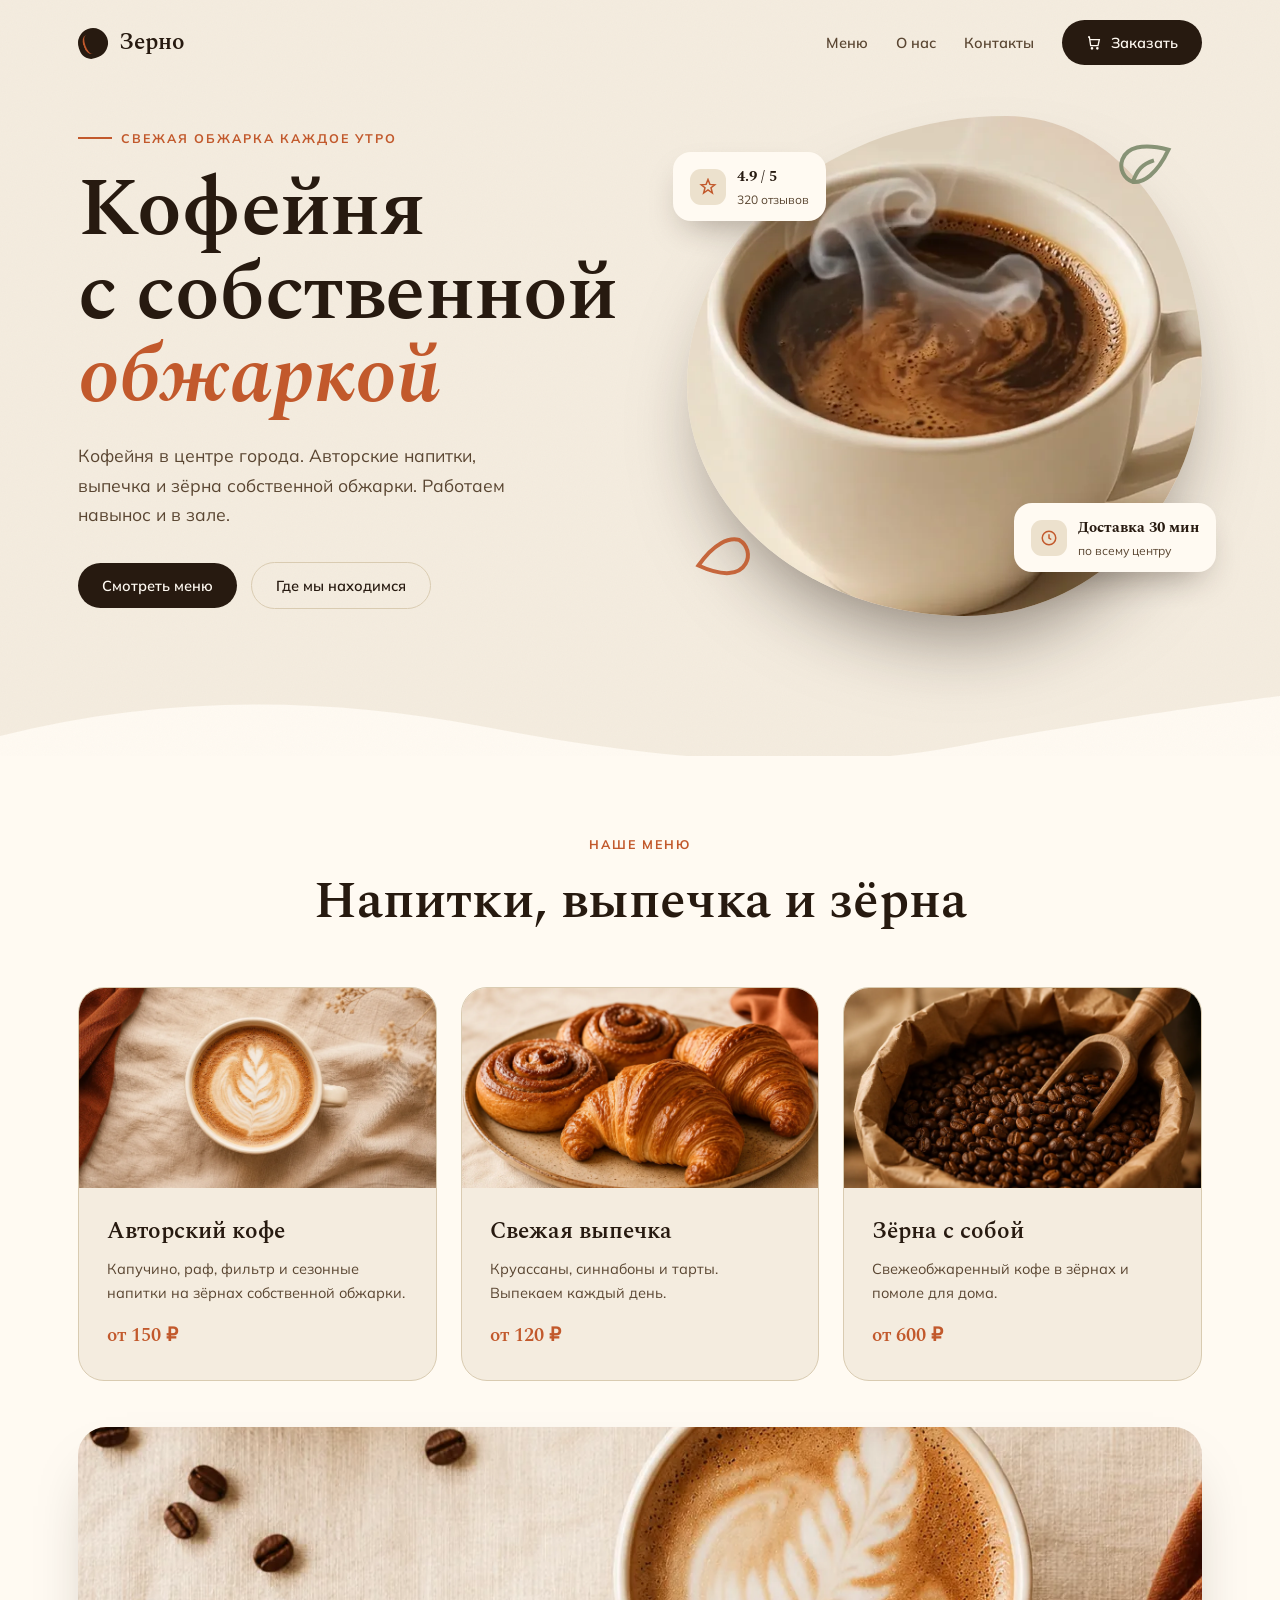
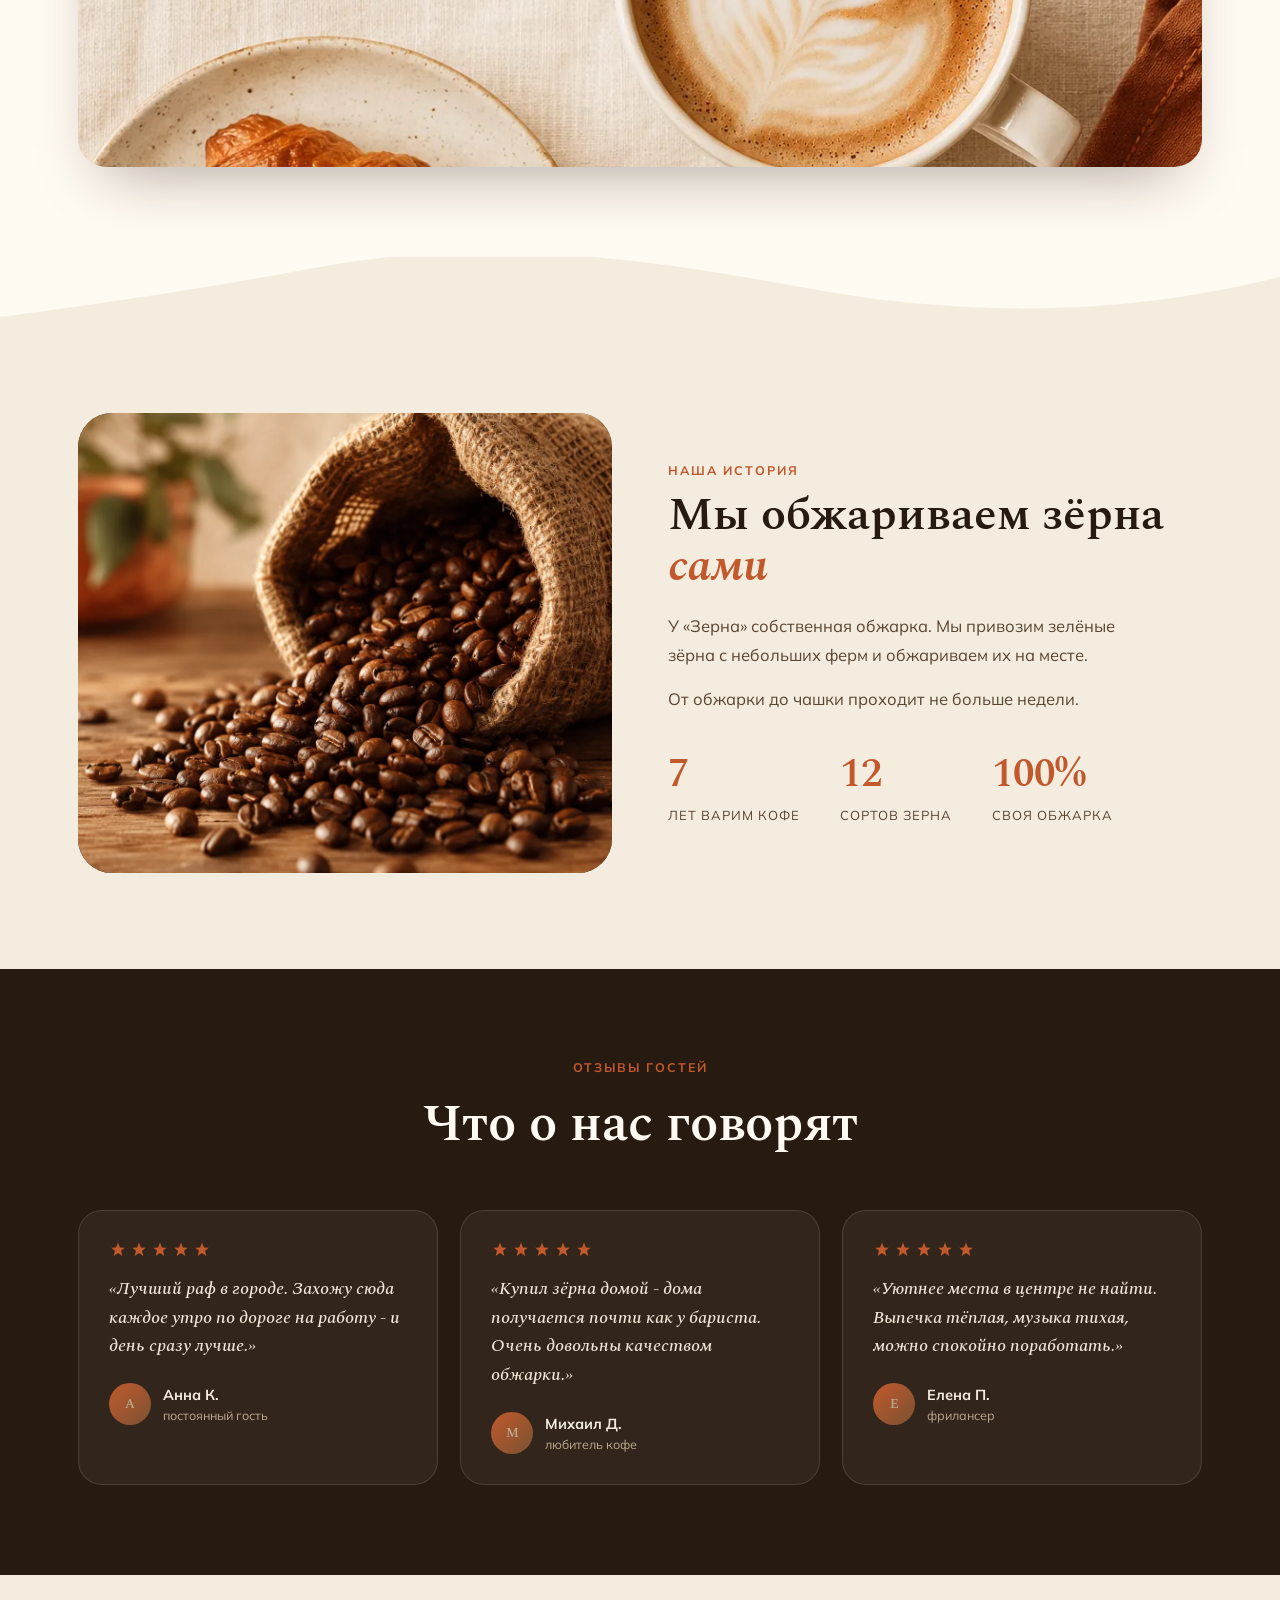
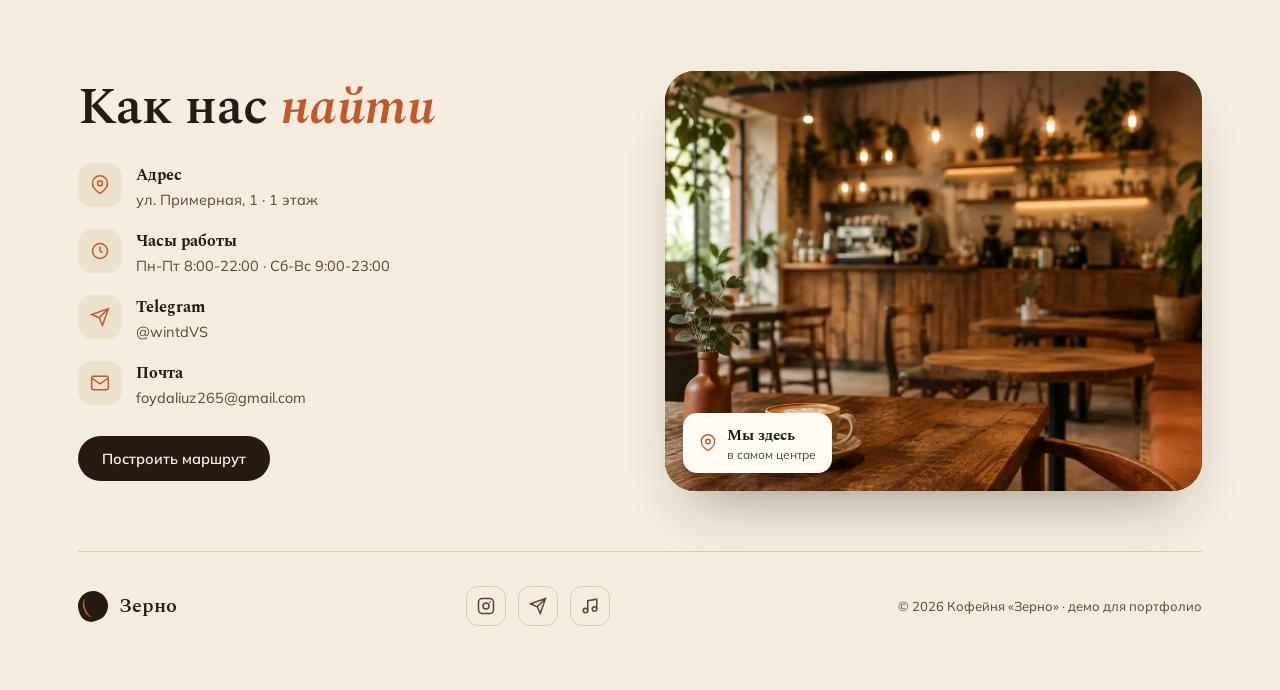
==== commit b6e576e4: "Replace all em/en dashes with hyphen across landings (42)" ====
--- a/cafe.html
+++ b/cafe.html
@@ -3,12 +3,12 @@
 <head>
 <meta charset="UTF-8">
 <meta name="viewport" content="width=device-width, initial-scale=1.0">
-<title>Кофейня «Зерно» — собственная обжарка</title>
+<title>Кофейня «Зерно» - собственная обжарка</title>
 <link rel="icon" href="fav-cafe.svg">
 <meta name="description" content="Кофейня «Зерно» с собственной обжаркой в центре города: авторские напитки, выпечка и зёрна с собой.">
 <meta property="og:type" content="website">
 <meta property="og:site_name" content="Кофейня «Зерно»">
-<meta property="og:title" content="Кофейня «Зерно» — собственная обжарка">
+<meta property="og:title" content="Кофейня «Зерно» - собственная обжарка">
 <meta property="og:description" content="Авторские напитки, свежая выпечка и зёрна собственной обжарки. Навынос и в зале.">
 <meta property="og:url" content="https://luxe-mire.bond/cafe.html">
 <meta property="og:image" content="https://luxe-mire.bond/hero-coffee.webp">
@@ -260,12 +260,12 @@
       <div class="quotes">
         <div class="quote reveal">
           <div class="stars"><svg viewBox="0 0 24 24"><path d="M12 2l2.5 6.5L21 9l-5 4 1.8 7-5.8-4-5.8 4L8 13 3 9l6.5-.5z"/></svg><svg viewBox="0 0 24 24"><path d="M12 2l2.5 6.5L21 9l-5 4 1.8 7-5.8-4-5.8 4L8 13 3 9l6.5-.5z"/></svg><svg viewBox="0 0 24 24"><path d="M12 2l2.5 6.5L21 9l-5 4 1.8 7-5.8-4-5.8 4L8 13 3 9l6.5-.5z"/></svg><svg viewBox="0 0 24 24"><path d="M12 2l2.5 6.5L21 9l-5 4 1.8 7-5.8-4-5.8 4L8 13 3 9l6.5-.5z"/></svg><svg viewBox="0 0 24 24"><path d="M12 2l2.5 6.5L21 9l-5 4 1.8 7-5.8-4-5.8 4L8 13 3 9l6.5-.5z"/></svg></div>
-          <p>«Лучший раф в городе. Захожу сюда каждое утро по дороге на работу — и день сразу лучше.»</p>
+          <p>«Лучший раф в городе. Захожу сюда каждое утро по дороге на работу - и день сразу лучше.»</p>
           <div class="who"><span class="av">А</span><div><b>Анна К.</b><span>постоянный гость</span></div></div>
         </div>
         <div class="quote reveal" style="transition-delay:.1s">
           <div class="stars"><svg viewBox="0 0 24 24"><path d="M12 2l2.5 6.5L21 9l-5 4 1.8 7-5.8-4-5.8 4L8 13 3 9l6.5-.5z"/></svg><svg viewBox="0 0 24 24"><path d="M12 2l2.5 6.5L21 9l-5 4 1.8 7-5.8-4-5.8 4L8 13 3 9l6.5-.5z"/></svg><svg viewBox="0 0 24 24"><path d="M12 2l2.5 6.5L21 9l-5 4 1.8 7-5.8-4-5.8 4L8 13 3 9l6.5-.5z"/></svg><svg viewBox="0 0 24 24"><path d="M12 2l2.5 6.5L21 9l-5 4 1.8 7-5.8-4-5.8 4L8 13 3 9l6.5-.5z"/></svg><svg viewBox="0 0 24 24"><path d="M12 2l2.5 6.5L21 9l-5 4 1.8 7-5.8-4-5.8 4L8 13 3 9l6.5-.5z"/></svg></div>
-          <p>«Купил зёрна домой — дома получается почти как у бариста. Очень довольны качеством обжарки.»</p>
+          <p>«Купил зёрна домой - дома получается почти как у бариста. Очень довольны качеством обжарки.»</p>
           <div class="who"><span class="av">М</span><div><b>Михаил Д.</b><span>любитель кофе</span></div></div>
         </div>
         <div class="quote reveal" style="transition-delay:.2s">
@@ -285,7 +285,7 @@
           <h2>Как нас <em>найти</em></h2>
           <div class="info">
             <div class="it"><span class="ic"><svg viewBox="0 0 24 24" fill="none" stroke-width="1.8"><path d="M21 10c0 7-9 12-9 12s-9-5-9-12a9 9 0 0 1 18 0z"/><circle cx="12" cy="10" r="3"/></svg></span><div><b>Адрес</b><span>ул. Примерная, 1 · 1 этаж</span></div></div>
-            <div class="it"><span class="ic"><svg viewBox="0 0 24 24" fill="none" stroke-width="1.8"><circle cx="12" cy="12" r="9"/><path d="M12 7v5l3 2"/></svg></span><div><b>Часы работы</b><span>Пн–Пт 8:00–22:00 · Сб–Вс 9:00–23:00</span></div></div>
+            <div class="it"><span class="ic"><svg viewBox="0 0 24 24" fill="none" stroke-width="1.8"><circle cx="12" cy="12" r="9"/><path d="M12 7v5l3 2"/></svg></span><div><b>Часы работы</b><span>Пн-Пт 8:00-22:00 · Сб-Вс 9:00-23:00</span></div></div>
             <div class="it"><span class="ic"><svg viewBox="0 0 24 24" fill="none" stroke-width="1.8"><path d="M22 2L11 13M22 2l-7 20-4-9-9-4z"/></svg></span><div><b>Telegram</b><span><a href="https://t.me/wintdVS" target="_blank" rel="noopener" style="color:inherit;text-decoration:none">@wintdVS</a></span></div></div>
             <div class="it"><span class="ic"><svg viewBox="0 0 24 24" fill="none" stroke-width="1.8"><rect x="2" y="4" width="20" height="16" rx="2"/><path d="M2 6l10 7L22 6"/></svg></span><div><b>Почта</b><span><a href="mailto:foydaliuz265@gmail.com" style="color:inherit;text-decoration:none">foydaliuz265@gmail.com</a></span></div></div>
           </div>
--- a/fonts.css
+++ b/fonts.css
@@ -1,7 +1,7 @@
 @font-face {
   font-family: 'Playfair Display';
   font-style: italic;
-  font-weight: 500;
+  font-weight: 500 700;
   font-display: swap;
   src: url(fonts/51fce2a436e1.woff2) format('woff2');
   unicode-range: U+0301, U+0400-045F, U+0490-0491, U+04B0-04B1, U+2116;
@@ -9,1415 +9,327 @@
 @font-face {
   font-family: 'Playfair Display';
   font-style: italic;
-  font-weight: 500;
-  font-display: swap;
-  src: url(fonts/cf184c8572d8.woff2) format('woff2');
-  unicode-range: U+0100-02BA, U+02BD-02C5, U+02C7-02CC, U+02CE-02D7, U+02DD-02FF, U+0304, U+0308, U+0329, U+1D00-1DBF, U+1E00-1E9F, U+1EF2-1EFF, U+2020, U+20A0-20AB, U+20AD-20C0, U+2113, U+2C60-2C7F, U+A720-A7FF;
+  font-weight: 500 700;
+  font-display: swap;
+  src: url(fonts/9385b65587bc.woff2) format('woff2');
+  unicode-range: U+0000-00FF, U+0131, U+0152-0153, U+02BB-02BC, U+02C6, U+02DA, U+02DC, U+0304, U+0308, U+0329, U+2000-206F, U+20AC, U+2122, U+2191, U+2193, U+2212, U+2215, U+FEFF, U+FFFD;
 }
 @font-face {
   font-family: 'Playfair Display';
-  font-style: italic;
-  font-weight: 500;
-  font-display: swap;
-  src: url(fonts/9385b65587bc.woff2) format('woff2');
-  unicode-range: U+0000-00FF, U+0131, U+0152-0153, U+02BB-02BC, U+02C6, U+02DA, U+02DC, U+0304, U+0308, U+0329, U+2000-206F, U+20AC, U+2122, U+2191, U+2193, U+2212, U+2215, U+FEFF, U+FFFD;
+  font-style: normal;
+  font-weight: 500 900;
+  font-display: swap;
+  src: url(fonts/64b566ad864f.woff2) format('woff2');
+  unicode-range: U+0301, U+0400-045F, U+0490-0491, U+04B0-04B1, U+2116;
 }
 @font-face {
   font-family: 'Playfair Display';
-  font-style: italic;
-  font-weight: 600;
-  font-display: swap;
-  src: url(fonts/51fce2a436e1.woff2) format('woff2');
-  unicode-range: U+0301, U+0400-045F, U+0490-0491, U+04B0-04B1, U+2116;
-}
-@font-face {
-  font-family: 'Playfair Display';
-  font-style: italic;
-  font-weight: 600;
-  font-display: swap;
-  src: url(fonts/cf184c8572d8.woff2) format('woff2');
-  unicode-range: U+0100-02BA, U+02BD-02C5, U+02C7-02CC, U+02CE-02D7, U+02DD-02FF, U+0304, U+0308, U+0329, U+1D00-1DBF, U+1E00-1E9F, U+1EF2-1EFF, U+2020, U+20A0-20AB, U+20AD-20C0, U+2113, U+2C60-2C7F, U+A720-A7FF;
-}
-@font-face {
-  font-family: 'Playfair Display';
-  font-style: italic;
-  font-weight: 600;
-  font-display: swap;
-  src: url(fonts/9385b65587bc.woff2) format('woff2');
-  unicode-range: U+0000-00FF, U+0131, U+0152-0153, U+02BB-02BC, U+02C6, U+02DA, U+02DC, U+0304, U+0308, U+0329, U+2000-206F, U+20AC, U+2122, U+2191, U+2193, U+2212, U+2215, U+FEFF, U+FFFD;
-}
-@font-face {
-  font-family: 'Playfair Display';
-  font-style: italic;
+  font-style: normal;
+  font-weight: 500 900;
+  font-display: swap;
+  src: url(fonts/48d1e9cdfb4d.woff2) format('woff2');
+  unicode-range: U+0000-00FF, U+0131, U+0152-0153, U+02BB-02BC, U+02C6, U+02DA, U+02DC, U+0304, U+0308, U+0329, U+2000-206F, U+20AC, U+2122, U+2191, U+2193, U+2212, U+2215, U+FEFF, U+FFFD;
+}
+@font-face {
+  font-family: 'Hanken Grotesk';
+  font-style: normal;
+  font-weight: 400 600;
+  font-display: swap;
+  src: url(fonts/60503460da53.woff2) format('woff2');
+  unicode-range: U+0000-00FF, U+0131, U+0152-0153, U+02BB-02BC, U+02C6, U+02DA, U+02DC, U+0304, U+0308, U+0329, U+2000-206F, U+20AC, U+2122, U+2191, U+2193, U+2212, U+2215, U+FEFF, U+FFFD;
+}
+@font-face {
+  font-family: 'IBM Plex Mono';
+  font-style: normal;
+  font-weight: 400;
+  font-display: swap;
+  src: url(fonts/7febd16d7caf.woff2) format('woff2');
+  unicode-range: U+0301, U+0400-045F, U+0490-0491, U+04B0-04B1, U+2116;
+}
+@font-face {
+  font-family: 'IBM Plex Mono';
+  font-style: normal;
+  font-weight: 400;
+  font-display: swap;
+  src: url(fonts/d196e8ee7748.woff2) format('woff2');
+  unicode-range: U+0000-00FF, U+0131, U+0152-0153, U+02BB-02BC, U+02C6, U+02DA, U+02DC, U+0304, U+0308, U+0329, U+2000-206F, U+20AC, U+2122, U+2191, U+2193, U+2212, U+2215, U+FEFF, U+FFFD;
+}
+@font-face {
+  font-family: 'IBM Plex Mono';
+  font-style: normal;
+  font-weight: 500;
+  font-display: swap;
+  src: url(fonts/5907a9b4dbe1.woff2) format('woff2');
+  unicode-range: U+0301, U+0400-045F, U+0490-0491, U+04B0-04B1, U+2116;
+}
+@font-face {
+  font-family: 'IBM Plex Mono';
+  font-style: normal;
+  font-weight: 500;
+  font-display: swap;
+  src: url(fonts/a7544cc40006.woff2) format('woff2');
+  unicode-range: U+0000-00FF, U+0131, U+0152-0153, U+02BB-02BC, U+02C6, U+02DA, U+02DC, U+0304, U+0308, U+0329, U+2000-206F, U+20AC, U+2122, U+2191, U+2193, U+2212, U+2215, U+FEFF, U+FFFD;
+}
+@font-face {
+  font-family: 'Spectral';
+  font-style: italic;
+  font-weight: 500;
+  font-display: swap;
+  src: url(fonts/7daa494a3882.woff2) format('woff2');
+  unicode-range: U+0301, U+0400-045F, U+0490-0491, U+04B0-04B1, U+2116;
+}
+@font-face {
+  font-family: 'Spectral';
+  font-style: italic;
+  font-weight: 500;
+  font-display: swap;
+  src: url(fonts/3f4f42735472.woff2) format('woff2');
+  unicode-range: U+0000-00FF, U+0131, U+0152-0153, U+02BB-02BC, U+02C6, U+02DA, U+02DC, U+0304, U+0308, U+0329, U+2000-206F, U+20AC, U+2122, U+2191, U+2193, U+2212, U+2215, U+FEFF, U+FFFD;
+}
+@font-face {
+  font-family: 'Spectral';
+  font-style: italic;
+  font-weight: 600;
+  font-display: swap;
+  src: url(fonts/ef7435d62db9.woff2) format('woff2');
+  unicode-range: U+0301, U+0400-045F, U+0490-0491, U+04B0-04B1, U+2116;
+}
+@font-face {
+  font-family: 'Spectral';
+  font-style: italic;
+  font-weight: 600;
+  font-display: swap;
+  src: url(fonts/5a83e927e2f5.woff2) format('woff2');
+  unicode-range: U+0000-00FF, U+0131, U+0152-0153, U+02BB-02BC, U+02C6, U+02DA, U+02DC, U+0304, U+0308, U+0329, U+2000-206F, U+20AC, U+2122, U+2191, U+2193, U+2212, U+2215, U+FEFF, U+FFFD;
+}
+@font-face {
+  font-family: 'Spectral';
+  font-style: normal;
+  font-weight: 500;
+  font-display: swap;
+  src: url(fonts/8123ebdbeac8.woff2) format('woff2');
+  unicode-range: U+0301, U+0400-045F, U+0490-0491, U+04B0-04B1, U+2116;
+}
+@font-face {
+  font-family: 'Spectral';
+  font-style: normal;
+  font-weight: 500;
+  font-display: swap;
+  src: url(fonts/23cff6bad8a4.woff2) format('woff2');
+  unicode-range: U+0000-00FF, U+0131, U+0152-0153, U+02BB-02BC, U+02C6, U+02DA, U+02DC, U+0304, U+0308, U+0329, U+2000-206F, U+20AC, U+2122, U+2191, U+2193, U+2212, U+2215, U+FEFF, U+FFFD;
+}
+@font-face {
+  font-family: 'Spectral';
+  font-style: normal;
+  font-weight: 600;
+  font-display: swap;
+  src: url(fonts/bf9f6ba836df.woff2) format('woff2');
+  unicode-range: U+0301, U+0400-045F, U+0490-0491, U+04B0-04B1, U+2116;
+}
+@font-face {
+  font-family: 'Spectral';
+  font-style: normal;
+  font-weight: 600;
+  font-display: swap;
+  src: url(fonts/0340db96022f.woff2) format('woff2');
+  unicode-range: U+0000-00FF, U+0131, U+0152-0153, U+02BB-02BC, U+02C6, U+02DA, U+02DC, U+0304, U+0308, U+0329, U+2000-206F, U+20AC, U+2122, U+2191, U+2193, U+2212, U+2215, U+FEFF, U+FFFD;
+}
+@font-face {
+  font-family: 'Spectral';
+  font-style: normal;
   font-weight: 700;
   font-display: swap;
-  src: url(fonts/51fce2a436e1.woff2) format('woff2');
-  unicode-range: U+0301, U+0400-045F, U+0490-0491, U+04B0-04B1, U+2116;
-}
-@font-face {
-  font-family: 'Playfair Display';
-  font-style: italic;
+  src: url(fonts/9ed58b32e2f4.woff2) format('woff2');
+  unicode-range: U+0301, U+0400-045F, U+0490-0491, U+04B0-04B1, U+2116;
+}
+@font-face {
+  font-family: 'Spectral';
+  font-style: normal;
   font-weight: 700;
   font-display: swap;
-  src: url(fonts/cf184c8572d8.woff2) format('woff2');
-  unicode-range: U+0100-02BA, U+02BD-02C5, U+02C7-02CC, U+02CE-02D7, U+02DD-02FF, U+0304, U+0308, U+0329, U+1D00-1DBF, U+1E00-1E9F, U+1EF2-1EFF, U+2020, U+20A0-20AB, U+20AD-20C0, U+2113, U+2C60-2C7F, U+A720-A7FF;
-}
-@font-face {
-  font-family: 'Playfair Display';
-  font-style: italic;
+  src: url(fonts/383456e74ce2.woff2) format('woff2');
+  unicode-range: U+0000-00FF, U+0131, U+0152-0153, U+02BB-02BC, U+02C6, U+02DA, U+02DC, U+0304, U+0308, U+0329, U+2000-206F, U+20AC, U+2122, U+2191, U+2193, U+2212, U+2215, U+FEFF, U+FFFD;
+}
+@font-face {
+  font-family: 'Mulish';
+  font-style: normal;
+  font-weight: 400 700;
+  font-display: swap;
+  src: url(fonts/661fd6367510.woff2) format('woff2');
+  unicode-range: U+0301, U+0400-045F, U+0490-0491, U+04B0-04B1, U+2116;
+}
+@font-face {
+  font-family: 'Mulish';
+  font-style: normal;
+  font-weight: 400 700;
+  font-display: swap;
+  src: url(fonts/120b6ef06e58.woff2) format('woff2');
+  unicode-range: U+0000-00FF, U+0131, U+0152-0153, U+02BB-02BC, U+02C6, U+02DA, U+02DC, U+0304, U+0308, U+0329, U+2000-206F, U+20AC, U+2122, U+2191, U+2193, U+2212, U+2215, U+FEFF, U+FFFD;
+}
+@font-face {
+  font-family: 'Oswald';
+  font-style: normal;
+  font-weight: 500 700;
+  font-display: swap;
+  src: url(fonts/db22166c3d12.woff2) format('woff2');
+  unicode-range: U+0301, U+0400-045F, U+0490-0491, U+04B0-04B1, U+2116;
+}
+@font-face {
+  font-family: 'Oswald';
+  font-style: normal;
+  font-weight: 500 700;
+  font-display: swap;
+  src: url(fonts/ed56cbd3a8d3.woff2) format('woff2');
+  unicode-range: U+0000-00FF, U+0131, U+0152-0153, U+02BB-02BC, U+02C6, U+02DA, U+02DC, U+0304, U+0308, U+0329, U+2000-206F, U+20AC, U+2122, U+2191, U+2193, U+2212, U+2215, U+FEFF, U+FFFD;
+}
+@font-face {
+  font-family: 'Rubik';
+  font-style: normal;
+  font-weight: 400 700;
+  font-display: swap;
+  src: url(fonts/3ea3f649292a.woff2) format('woff2');
+  unicode-range: U+0301, U+0400-045F, U+0490-0491, U+04B0-04B1, U+2116;
+}
+@font-face {
+  font-family: 'Rubik';
+  font-style: normal;
+  font-weight: 400 700;
+  font-display: swap;
+  src: url(fonts/f673d854646d.woff2) format('woff2');
+  unicode-range: U+0000-00FF, U+0131, U+0152-0153, U+02BB-02BC, U+02C6, U+02DA, U+02DC, U+0304, U+0308, U+0329, U+2000-206F, U+20AC, U+2122, U+2191, U+2193, U+2212, U+2215, U+FEFF, U+FFFD;
+}
+@font-face {
+  font-family: 'Unbounded';
+  font-style: normal;
+  font-weight: 400 800;
+  font-display: swap;
+  src: url(fonts/c86556796966.woff2) format('woff2');
+  unicode-range: U+0301, U+0400-045F, U+0490-0491, U+04B0-04B1, U+2116;
+}
+@font-face {
+  font-family: 'Unbounded';
+  font-style: normal;
+  font-weight: 400 800;
+  font-display: swap;
+  src: url(fonts/06f2e4ae1f73.woff2) format('woff2');
+  unicode-range: U+0000-00FF, U+0131, U+0152-0153, U+02BB-02BC, U+02C6, U+02DA, U+02DC, U+0304, U+0308, U+0329, U+2000-206F, U+20AC, U+2122, U+2191, U+2193, U+2212, U+2215, U+FEFF, U+FFFD;
+}
+@font-face {
+  font-family: 'Manrope';
+  font-style: normal;
+  font-weight: 400 700;
+  font-display: swap;
+  src: url(fonts/ffb0f3eb2946.woff2) format('woff2');
+  unicode-range: U+0301, U+0400-045F, U+0490-0491, U+04B0-04B1, U+2116;
+}
+@font-face {
+  font-family: 'Manrope';
+  font-style: normal;
+  font-weight: 400 700;
+  font-display: swap;
+  src: url(fonts/cf48e3e1de17.woff2) format('woff2');
+  unicode-range: U+0000-00FF, U+0131, U+0152-0153, U+02BB-02BC, U+02C6, U+02DA, U+02DC, U+0304, U+0308, U+0329, U+2000-206F, U+20AC, U+2122, U+2191, U+2193, U+2212, U+2215, U+FEFF, U+FFFD;
+}
+@font-face {
+  font-family: 'JetBrains Mono';
+  font-style: normal;
+  font-weight: 400 500;
+  font-display: swap;
+  src: url(fonts/b1b0412a2fc1.woff2) format('woff2');
+  unicode-range: U+0301, U+0400-045F, U+0490-0491, U+04B0-04B1, U+2116;
+}
+@font-face {
+  font-family: 'JetBrains Mono';
+  font-style: normal;
+  font-weight: 400 500;
+  font-display: swap;
+  src: url(fonts/480c062501e3.woff2) format('woff2');
+  unicode-range: U+0000-00FF, U+0131, U+0152-0153, U+02BB-02BC, U+02C6, U+02DA, U+02DC, U+0304, U+0308, U+0329, U+2000-206F, U+20AC, U+2122, U+2191, U+2193, U+2212, U+2215, U+FEFF, U+FFFD;
+}
+@font-face {
+  font-family: 'Cormorant Garamond';
+  font-style: italic;
+  font-weight: 500;
+  font-display: swap;
+  src: url(fonts/034e3f1d96d2.woff2) format('woff2');
+  unicode-range: U+0301, U+0400-045F, U+0490-0491, U+04B0-04B1, U+2116;
+}
+@font-face {
+  font-family: 'Cormorant Garamond';
+  font-style: italic;
+  font-weight: 500;
+  font-display: swap;
+  src: url(fonts/25e309824439.woff2) format('woff2');
+  unicode-range: U+0000-00FF, U+0131, U+0152-0153, U+02BB-02BC, U+02C6, U+02DA, U+02DC, U+0304, U+0308, U+0329, U+2000-206F, U+20AC, U+2122, U+2191, U+2193, U+2212, U+2215, U+FEFF, U+FFFD;
+}
+@font-face {
+  font-family: 'Cormorant Garamond';
+  font-style: italic;
+  font-weight: 600;
+  font-display: swap;
+  src: url(fonts/034e3f1d96d2.woff2) format('woff2');
+  unicode-range: U+0301, U+0400-045F, U+0490-0491, U+04B0-04B1, U+2116;
+}
+@font-face {
+  font-family: 'Cormorant Garamond';
+  font-style: italic;
+  font-weight: 600;
+  font-display: swap;
+  src: url(fonts/25e309824439.woff2) format('woff2');
+  unicode-range: U+0000-00FF, U+0131, U+0152-0153, U+02BB-02BC, U+02C6, U+02DA, U+02DC, U+0304, U+0308, U+0329, U+2000-206F, U+20AC, U+2122, U+2191, U+2193, U+2212, U+2215, U+FEFF, U+FFFD;
+}
+@font-face {
+  font-family: 'Cormorant Garamond';
+  font-style: normal;
+  font-weight: 500;
+  font-display: swap;
+  src: url(fonts/4f4a82537986.woff2) format('woff2');
+  unicode-range: U+0301, U+0400-045F, U+0490-0491, U+04B0-04B1, U+2116;
+}
+@font-face {
+  font-family: 'Cormorant Garamond';
+  font-style: normal;
+  font-weight: 500;
+  font-display: swap;
+  src: url(fonts/2fed1d1b2e19.woff2) format('woff2');
+  unicode-range: U+0000-00FF, U+0131, U+0152-0153, U+02BB-02BC, U+02C6, U+02DA, U+02DC, U+0304, U+0308, U+0329, U+2000-206F, U+20AC, U+2122, U+2191, U+2193, U+2212, U+2215, U+FEFF, U+FFFD;
+}
+@font-face {
+  font-family: 'Cormorant Garamond';
+  font-style: normal;
+  font-weight: 600;
+  font-display: swap;
+  src: url(fonts/4f4a82537986.woff2) format('woff2');
+  unicode-range: U+0301, U+0400-045F, U+0490-0491, U+04B0-04B1, U+2116;
+}
+@font-face {
+  font-family: 'Cormorant Garamond';
+  font-style: normal;
+  font-weight: 600;
+  font-display: swap;
+  src: url(fonts/2fed1d1b2e19.woff2) format('woff2');
+  unicode-range: U+0000-00FF, U+0131, U+0152-0153, U+02BB-02BC, U+02C6, U+02DA, U+02DC, U+0304, U+0308, U+0329, U+2000-206F, U+20AC, U+2122, U+2191, U+2193, U+2212, U+2215, U+FEFF, U+FFFD;
+}
+@font-face {
+  font-family: 'Cormorant Garamond';
+  font-style: normal;
   font-weight: 700;
   font-display: swap;
-  src: url(fonts/9385b65587bc.woff2) format('woff2');
-  unicode-range: U+0000-00FF, U+0131, U+0152-0153, U+02BB-02BC, U+02C6, U+02DA, U+02DC, U+0304, U+0308, U+0329, U+2000-206F, U+20AC, U+2122, U+2191, U+2193, U+2212, U+2215, U+FEFF, U+FFFD;
-}
-@font-face {
-  font-family: 'Playfair Display';
-  font-style: normal;
-  font-weight: 500;
-  font-display: swap;
-  src: url(fonts/64b566ad864f.woff2) format('woff2');
-  unicode-range: U+0301, U+0400-045F, U+0490-0491, U+04B0-04B1, U+2116;
-}
-@font-face {
-  font-family: 'Playfair Display';
-  font-style: normal;
-  font-weight: 500;
-  font-display: swap;
-  src: url(fonts/4136269b36a2.woff2) format('woff2');
-  unicode-range: U+0100-02BA, U+02BD-02C5, U+02C7-02CC, U+02CE-02D7, U+02DD-02FF, U+0304, U+0308, U+0329, U+1D00-1DBF, U+1E00-1E9F, U+1EF2-1EFF, U+2020, U+20A0-20AB, U+20AD-20C0, U+2113, U+2C60-2C7F, U+A720-A7FF;
-}
-@font-face {
-  font-family: 'Playfair Display';
-  font-style: normal;
-  font-weight: 500;
-  font-display: swap;
-  src: url(fonts/48d1e9cdfb4d.woff2) format('woff2');
-  unicode-range: U+0000-00FF, U+0131, U+0152-0153, U+02BB-02BC, U+02C6, U+02DA, U+02DC, U+0304, U+0308, U+0329, U+2000-206F, U+20AC, U+2122, U+2191, U+2193, U+2212, U+2215, U+FEFF, U+FFFD;
-}
-@font-face {
-  font-family: 'Playfair Display';
-  font-style: normal;
-  font-weight: 600;
-  font-display: swap;
-  src: url(fonts/64b566ad864f.woff2) format('woff2');
-  unicode-range: U+0301, U+0400-045F, U+0490-0491, U+04B0-04B1, U+2116;
-}
-@font-face {
-  font-family: 'Playfair Display';
-  font-style: normal;
-  font-weight: 600;
-  font-display: swap;
-  src: url(fonts/4136269b36a2.woff2) format('woff2');
-  unicode-range: U+0100-02BA, U+02BD-02C5, U+02C7-02CC, U+02CE-02D7, U+02DD-02FF, U+0304, U+0308, U+0329, U+1D00-1DBF, U+1E00-1E9F, U+1EF2-1EFF, U+2020, U+20A0-20AB, U+20AD-20C0, U+2113, U+2C60-2C7F, U+A720-A7FF;
-}
-@font-face {
-  font-family: 'Playfair Display';
-  font-style: normal;
-  font-weight: 600;
-  font-display: swap;
-  src: url(fonts/48d1e9cdfb4d.woff2) format('woff2');
-  unicode-range: U+0000-00FF, U+0131, U+0152-0153, U+02BB-02BC, U+02C6, U+02DA, U+02DC, U+0304, U+0308, U+0329, U+2000-206F, U+20AC, U+2122, U+2191, U+2193, U+2212, U+2215, U+FEFF, U+FFFD;
-}
-@font-face {
-  font-family: 'Playfair Display';
+  src: url(fonts/4f4a82537986.woff2) format('woff2');
+  unicode-range: U+0301, U+0400-045F, U+0490-0491, U+04B0-04B1, U+2116;
+}
+@font-face {
+  font-family: 'Cormorant Garamond';
   font-style: normal;
   font-weight: 700;
   font-display: swap;
-  src: url(fonts/64b566ad864f.woff2) format('woff2');
-  unicode-range: U+0301, U+0400-045F, U+0490-0491, U+04B0-04B1, U+2116;
-}
-@font-face {
-  font-family: 'Playfair Display';
-  font-style: normal;
-  font-weight: 700;
-  font-display: swap;
-  src: url(fonts/4136269b36a2.woff2) format('woff2');
-  unicode-range: U+0100-02BA, U+02BD-02C5, U+02C7-02CC, U+02CE-02D7, U+02DD-02FF, U+0304, U+0308, U+0329, U+1D00-1DBF, U+1E00-1E9F, U+1EF2-1EFF, U+2020, U+20A0-20AB, U+20AD-20C0, U+2113, U+2C60-2C7F, U+A720-A7FF;
-}
-@font-face {
-  font-family: 'Playfair Display';
-  font-style: normal;
-  font-weight: 700;
-  font-display: swap;
-  src: url(fonts/48d1e9cdfb4d.woff2) format('woff2');
-  unicode-range: U+0000-00FF, U+0131, U+0152-0153, U+02BB-02BC, U+02C6, U+02DA, U+02DC, U+0304, U+0308, U+0329, U+2000-206F, U+20AC, U+2122, U+2191, U+2193, U+2212, U+2215, U+FEFF, U+FFFD;
-}
-@font-face {
-  font-family: 'Playfair Display';
-  font-style: normal;
-  font-weight: 800;
-  font-display: swap;
-  src: url(fonts/64b566ad864f.woff2) format('woff2');
-  unicode-range: U+0301, U+0400-045F, U+0490-0491, U+04B0-04B1, U+2116;
-}
-@font-face {
-  font-family: 'Playfair Display';
-  font-style: normal;
-  font-weight: 800;
-  font-display: swap;
-  src: url(fonts/4136269b36a2.woff2) format('woff2');
-  unicode-range: U+0100-02BA, U+02BD-02C5, U+02C7-02CC, U+02CE-02D7, U+02DD-02FF, U+0304, U+0308, U+0329, U+1D00-1DBF, U+1E00-1E9F, U+1EF2-1EFF, U+2020, U+20A0-20AB, U+20AD-20C0, U+2113, U+2C60-2C7F, U+A720-A7FF;
-}
-@font-face {
-  font-family: 'Playfair Display';
-  font-style: normal;
-  font-weight: 800;
-  font-display: swap;
-  src: url(fonts/48d1e9cdfb4d.woff2) format('woff2');
-  unicode-range: U+0000-00FF, U+0131, U+0152-0153, U+02BB-02BC, U+02C6, U+02DA, U+02DC, U+0304, U+0308, U+0329, U+2000-206F, U+20AC, U+2122, U+2191, U+2193, U+2212, U+2215, U+FEFF, U+FFFD;
-}
-@font-face {
-  font-family: 'Playfair Display';
-  font-style: normal;
-  font-weight: 900;
-  font-display: swap;
-  src: url(fonts/64b566ad864f.woff2) format('woff2');
-  unicode-range: U+0301, U+0400-045F, U+0490-0491, U+04B0-04B1, U+2116;
-}
-@font-face {
-  font-family: 'Playfair Display';
-  font-style: normal;
-  font-weight: 900;
-  font-display: swap;
-  src: url(fonts/4136269b36a2.woff2) format('woff2');
-  unicode-range: U+0100-02BA, U+02BD-02C5, U+02C7-02CC, U+02CE-02D7, U+02DD-02FF, U+0304, U+0308, U+0329, U+1D00-1DBF, U+1E00-1E9F, U+1EF2-1EFF, U+2020, U+20A0-20AB, U+20AD-20C0, U+2113, U+2C60-2C7F, U+A720-A7FF;
-}
-@font-face {
-  font-family: 'Playfair Display';
-  font-style: normal;
-  font-weight: 900;
-  font-display: swap;
-  src: url(fonts/48d1e9cdfb4d.woff2) format('woff2');
-  unicode-range: U+0000-00FF, U+0131, U+0152-0153, U+02BB-02BC, U+02C6, U+02DA, U+02DC, U+0304, U+0308, U+0329, U+2000-206F, U+20AC, U+2122, U+2191, U+2193, U+2212, U+2215, U+FEFF, U+FFFD;
-}
-@font-face {
-  font-family: 'Hanken Grotesk';
-  font-style: normal;
-  font-weight: 400;
-  font-display: swap;
-  src: url(fonts/00849f11728e.woff2) format('woff2');
-  unicode-range: U+0460-052F, U+1C80-1C8A, U+20B4, U+2DE0-2DFF, U+A640-A69F, U+FE2E-FE2F;
-}
-@font-face {
-  font-family: 'Hanken Grotesk';
-  font-style: normal;
-  font-weight: 400;
-  font-display: swap;
-  src: url(fonts/af150b918157.woff2) format('woff2');
-  unicode-range: U+0100-02BA, U+02BD-02C5, U+02C7-02CC, U+02CE-02D7, U+02DD-02FF, U+0304, U+0308, U+0329, U+1D00-1DBF, U+1E00-1E9F, U+1EF2-1EFF, U+2020, U+20A0-20AB, U+20AD-20C0, U+2113, U+2C60-2C7F, U+A720-A7FF;
-}
-@font-face {
-  font-family: 'Hanken Grotesk';
-  font-style: normal;
-  font-weight: 400;
-  font-display: swap;
-  src: url(fonts/60503460da53.woff2) format('woff2');
-  unicode-range: U+0000-00FF, U+0131, U+0152-0153, U+02BB-02BC, U+02C6, U+02DA, U+02DC, U+0304, U+0308, U+0329, U+2000-206F, U+20AC, U+2122, U+2191, U+2193, U+2212, U+2215, U+FEFF, U+FFFD;
-}
-@font-face {
-  font-family: 'Hanken Grotesk';
-  font-style: normal;
-  font-weight: 500;
-  font-display: swap;
-  src: url(fonts/00849f11728e.woff2) format('woff2');
-  unicode-range: U+0460-052F, U+1C80-1C8A, U+20B4, U+2DE0-2DFF, U+A640-A69F, U+FE2E-FE2F;
-}
-@font-face {
-  font-family: 'Hanken Grotesk';
-  font-style: normal;
-  font-weight: 500;
-  font-display: swap;
-  src: url(fonts/af150b918157.woff2) format('woff2');
-  unicode-range: U+0100-02BA, U+02BD-02C5, U+02C7-02CC, U+02CE-02D7, U+02DD-02FF, U+0304, U+0308, U+0329, U+1D00-1DBF, U+1E00-1E9F, U+1EF2-1EFF, U+2020, U+20A0-20AB, U+20AD-20C0, U+2113, U+2C60-2C7F, U+A720-A7FF;
-}
-@font-face {
-  font-family: 'Hanken Grotesk';
-  font-style: normal;
-  font-weight: 500;
-  font-display: swap;
-  src: url(fonts/60503460da53.woff2) format('woff2');
-  unicode-range: U+0000-00FF, U+0131, U+0152-0153, U+02BB-02BC, U+02C6, U+02DA, U+02DC, U+0304, U+0308, U+0329, U+2000-206F, U+20AC, U+2122, U+2191, U+2193, U+2212, U+2215, U+FEFF, U+FFFD;
-}
-@font-face {
-  font-family: 'Hanken Grotesk';
-  font-style: normal;
-  font-weight: 600;
-  font-display: swap;
-  src: url(fonts/00849f11728e.woff2) format('woff2');
-  unicode-range: U+0460-052F, U+1C80-1C8A, U+20B4, U+2DE0-2DFF, U+A640-A69F, U+FE2E-FE2F;
-}
-@font-face {
-  font-family: 'Hanken Grotesk';
-  font-style: normal;
-  font-weight: 600;
-  font-display: swap;
-  src: url(fonts/af150b918157.woff2) format('woff2');
-  unicode-range: U+0100-02BA, U+02BD-02C5, U+02C7-02CC, U+02CE-02D7, U+02DD-02FF, U+0304, U+0308, U+0329, U+1D00-1DBF, U+1E00-1E9F, U+1EF2-1EFF, U+2020, U+20A0-20AB, U+20AD-20C0, U+2113, U+2C60-2C7F, U+A720-A7FF;
-}
-@font-face {
-  font-family: 'Hanken Grotesk';
-  font-style: normal;
-  font-weight: 600;
-  font-display: swap;
-  src: url(fonts/60503460da53.woff2) format('woff2');
-  unicode-range: U+0000-00FF, U+0131, U+0152-0153, U+02BB-02BC, U+02C6, U+02DA, U+02DC, U+0304, U+0308, U+0329, U+2000-206F, U+20AC, U+2122, U+2191, U+2193, U+2212, U+2215, U+FEFF, U+FFFD;
-}
-@font-face {
-  font-family: 'IBM Plex Mono';
-  font-style: normal;
-  font-weight: 400;
-  font-display: swap;
-  src: url(fonts/250613af4ba0.woff2) format('woff2');
-  unicode-range: U+0460-052F, U+1C80-1C8A, U+20B4, U+2DE0-2DFF, U+A640-A69F, U+FE2E-FE2F;
-}
-@font-face {
-  font-family: 'IBM Plex Mono';
-  font-style: normal;
-  font-weight: 400;
-  font-display: swap;
-  src: url(fonts/7febd16d7caf.woff2) format('woff2');
-  unicode-range: U+0301, U+0400-045F, U+0490-0491, U+04B0-04B1, U+2116;
-}
-@font-face {
-  font-family: 'IBM Plex Mono';
-  font-style: normal;
-  font-weight: 400;
-  font-display: swap;
-  src: url(fonts/7f25d9307a92.woff2) format('woff2');
-  unicode-range: U+0100-02BA, U+02BD-02C5, U+02C7-02CC, U+02CE-02D7, U+02DD-02FF, U+0304, U+0308, U+0329, U+1D00-1DBF, U+1E00-1E9F, U+1EF2-1EFF, U+2020, U+20A0-20AB, U+20AD-20C0, U+2113, U+2C60-2C7F, U+A720-A7FF;
-}
-@font-face {
-  font-family: 'IBM Plex Mono';
-  font-style: normal;
-  font-weight: 400;
-  font-display: swap;
-  src: url(fonts/d196e8ee7748.woff2) format('woff2');
-  unicode-range: U+0000-00FF, U+0131, U+0152-0153, U+02BB-02BC, U+02C6, U+02DA, U+02DC, U+0304, U+0308, U+0329, U+2000-206F, U+20AC, U+2122, U+2191, U+2193, U+2212, U+2215, U+FEFF, U+FFFD;
-}
-@font-face {
-  font-family: 'IBM Plex Mono';
-  font-style: normal;
-  font-weight: 500;
-  font-display: swap;
-  src: url(fonts/e6406f48a75b.woff2) format('woff2');
-  unicode-range: U+0460-052F, U+1C80-1C8A, U+20B4, U+2DE0-2DFF, U+A640-A69F, U+FE2E-FE2F;
-}
-@font-face {
-  font-family: 'IBM Plex Mono';
-  font-style: normal;
-  font-weight: 500;
-  font-display: swap;
-  src: url(fonts/5907a9b4dbe1.woff2) format('woff2');
-  unicode-range: U+0301, U+0400-045F, U+0490-0491, U+04B0-04B1, U+2116;
-}
-@font-face {
-  font-family: 'IBM Plex Mono';
-  font-style: normal;
-  font-weight: 500;
-  font-display: swap;
-  src: url(fonts/b42080b233a1.woff2) format('woff2');
-  unicode-range: U+0100-02BA, U+02BD-02C5, U+02C7-02CC, U+02CE-02D7, U+02DD-02FF, U+0304, U+0308, U+0329, U+1D00-1DBF, U+1E00-1E9F, U+1EF2-1EFF, U+2020, U+20A0-20AB, U+20AD-20C0, U+2113, U+2C60-2C7F, U+A720-A7FF;
-}
-@font-face {
-  font-family: 'IBM Plex Mono';
-  font-style: normal;
-  font-weight: 500;
-  font-display: swap;
-  src: url(fonts/a7544cc40006.woff2) format('woff2');
-  unicode-range: U+0000-00FF, U+0131, U+0152-0153, U+02BB-02BC, U+02C6, U+02DA, U+02DC, U+0304, U+0308, U+0329, U+2000-206F, U+20AC, U+2122, U+2191, U+2193, U+2212, U+2215, U+FEFF, U+FFFD;
-}
-@font-face {
-  font-family: 'IBM Plex Mono';
-  font-style: normal;
-  font-weight: 600;
-  font-display: swap;
-  src: url(fonts/ea6907c89f91.woff2) format('woff2');
-  unicode-range: U+0460-052F, U+1C80-1C8A, U+20B4, U+2DE0-2DFF, U+A640-A69F, U+FE2E-FE2F;
-}
-@font-face {
-  font-family: 'IBM Plex Mono';
-  font-style: normal;
-  font-weight: 600;
-  font-display: swap;
-  src: url(fonts/64963edf6dfd.woff2) format('woff2');
-  unicode-range: U+0301, U+0400-045F, U+0490-0491, U+04B0-04B1, U+2116;
-}
-@font-face {
-  font-family: 'IBM Plex Mono';
-  font-style: normal;
-  font-weight: 600;
-  font-display: swap;
-  src: url(fonts/bf8910cb402a.woff2) format('woff2');
-  unicode-range: U+0100-02BA, U+02BD-02C5, U+02C7-02CC, U+02CE-02D7, U+02DD-02FF, U+0304, U+0308, U+0329, U+1D00-1DBF, U+1E00-1E9F, U+1EF2-1EFF, U+2020, U+20A0-20AB, U+20AD-20C0, U+2113, U+2C60-2C7F, U+A720-A7FF;
-}
-@font-face {
-  font-family: 'IBM Plex Mono';
-  font-style: normal;
-  font-weight: 600;
-  font-display: swap;
-  src: url(fonts/9b8270599413.woff2) format('woff2');
-  unicode-range: U+0000-00FF, U+0131, U+0152-0153, U+02BB-02BC, U+02C6, U+02DA, U+02DC, U+0304, U+0308, U+0329, U+2000-206F, U+20AC, U+2122, U+2191, U+2193, U+2212, U+2215, U+FEFF, U+FFFD;
-}
-@font-face {
-  font-family: 'Spectral';
-  font-style: italic;
-  font-weight: 500;
-  font-display: swap;
-  src: url(fonts/c624eee5778f.woff2) format('woff2');
-  unicode-range: U+0460-052F, U+1C80-1C8A, U+20B4, U+2DE0-2DFF, U+A640-A69F, U+FE2E-FE2F;
-}
-@font-face {
-  font-family: 'Spectral';
-  font-style: italic;
-  font-weight: 500;
-  font-display: swap;
-  src: url(fonts/7daa494a3882.woff2) format('woff2');
-  unicode-range: U+0301, U+0400-045F, U+0490-0491, U+04B0-04B1, U+2116;
-}
-@font-face {
-  font-family: 'Spectral';
-  font-style: italic;
-  font-weight: 500;
-  font-display: swap;
-  src: url(fonts/718bfe31aace.woff2) format('woff2');
-  unicode-range: U+0100-02BA, U+02BD-02C5, U+02C7-02CC, U+02CE-02D7, U+02DD-02FF, U+0304, U+0308, U+0329, U+1D00-1DBF, U+1E00-1E9F, U+1EF2-1EFF, U+2020, U+20A0-20AB, U+20AD-20C0, U+2113, U+2C60-2C7F, U+A720-A7FF;
-}
-@font-face {
-  font-family: 'Spectral';
-  font-style: italic;
-  font-weight: 500;
-  font-display: swap;
-  src: url(fonts/3f4f42735472.woff2) format('woff2');
-  unicode-range: U+0000-00FF, U+0131, U+0152-0153, U+02BB-02BC, U+02C6, U+02DA, U+02DC, U+0304, U+0308, U+0329, U+2000-206F, U+20AC, U+2122, U+2191, U+2193, U+2212, U+2215, U+FEFF, U+FFFD;
-}
-@font-face {
-  font-family: 'Spectral';
-  font-style: italic;
-  font-weight: 600;
-  font-display: swap;
-  src: url(fonts/1c90523d47b3.woff2) format('woff2');
-  unicode-range: U+0460-052F, U+1C80-1C8A, U+20B4, U+2DE0-2DFF, U+A640-A69F, U+FE2E-FE2F;
-}
-@font-face {
-  font-family: 'Spectral';
-  font-style: italic;
-  font-weight: 600;
-  font-display: swap;
-  src: url(fonts/ef7435d62db9.woff2) format('woff2');
-  unicode-range: U+0301, U+0400-045F, U+0490-0491, U+04B0-04B1, U+2116;
-}
-@font-face {
-  font-family: 'Spectral';
-  font-style: italic;
-  font-weight: 600;
-  font-display: swap;
-  src: url(fonts/fa7598ba5852.woff2) format('woff2');
-  unicode-range: U+0100-02BA, U+02BD-02C5, U+02C7-02CC, U+02CE-02D7, U+02DD-02FF, U+0304, U+0308, U+0329, U+1D00-1DBF, U+1E00-1E9F, U+1EF2-1EFF, U+2020, U+20A0-20AB, U+20AD-20C0, U+2113, U+2C60-2C7F, U+A720-A7FF;
-}
-@font-face {
-  font-family: 'Spectral';
-  font-style: italic;
-  font-weight: 600;
-  font-display: swap;
-  src: url(fonts/5a83e927e2f5.woff2) format('woff2');
-  unicode-range: U+0000-00FF, U+0131, U+0152-0153, U+02BB-02BC, U+02C6, U+02DA, U+02DC, U+0304, U+0308, U+0329, U+2000-206F, U+20AC, U+2122, U+2191, U+2193, U+2212, U+2215, U+FEFF, U+FFFD;
-}
-@font-face {
-  font-family: 'Spectral';
-  font-style: normal;
-  font-weight: 500;
-  font-display: swap;
-  src: url(fonts/e5c845ba4dd5.woff2) format('woff2');
-  unicode-range: U+0460-052F, U+1C80-1C8A, U+20B4, U+2DE0-2DFF, U+A640-A69F, U+FE2E-FE2F;
-}
-@font-face {
-  font-family: 'Spectral';
-  font-style: normal;
-  font-weight: 500;
-  font-display: swap;
-  src: url(fonts/8123ebdbeac8.woff2) format('woff2');
-  unicode-range: U+0301, U+0400-045F, U+0490-0491, U+04B0-04B1, U+2116;
-}
-@font-face {
-  font-family: 'Spectral';
-  font-style: normal;
-  font-weight: 500;
-  font-display: swap;
-  src: url(fonts/fa8986cac24f.woff2) format('woff2');
-  unicode-range: U+0100-02BA, U+02BD-02C5, U+02C7-02CC, U+02CE-02D7, U+02DD-02FF, U+0304, U+0308, U+0329, U+1D00-1DBF, U+1E00-1E9F, U+1EF2-1EFF, U+2020, U+20A0-20AB, U+20AD-20C0, U+2113, U+2C60-2C7F, U+A720-A7FF;
-}
-@font-face {
-  font-family: 'Spectral';
-  font-style: normal;
-  font-weight: 500;
-  font-display: swap;
-  src: url(fonts/23cff6bad8a4.woff2) format('woff2');
-  unicode-range: U+0000-00FF, U+0131, U+0152-0153, U+02BB-02BC, U+02C6, U+02DA, U+02DC, U+0304, U+0308, U+0329, U+2000-206F, U+20AC, U+2122, U+2191, U+2193, U+2212, U+2215, U+FEFF, U+FFFD;
-}
-@font-face {
-  font-family: 'Spectral';
-  font-style: normal;
-  font-weight: 600;
-  font-display: swap;
-  src: url(fonts/449d27666391.woff2) format('woff2');
-  unicode-range: U+0460-052F, U+1C80-1C8A, U+20B4, U+2DE0-2DFF, U+A640-A69F, U+FE2E-FE2F;
-}
-@font-face {
-  font-family: 'Spectral';
-  font-style: normal;
-  font-weight: 600;
-  font-display: swap;
-  src: url(fonts/bf9f6ba836df.woff2) format('woff2');
-  unicode-range: U+0301, U+0400-045F, U+0490-0491, U+04B0-04B1, U+2116;
-}
-@font-face {
-  font-family: 'Spectral';
-  font-style: normal;
-  font-weight: 600;
-  font-display: swap;
-  src: url(fonts/ba2613adbd6e.woff2) format('woff2');
-  unicode-range: U+0100-02BA, U+02BD-02C5, U+02C7-02CC, U+02CE-02D7, U+02DD-02FF, U+0304, U+0308, U+0329, U+1D00-1DBF, U+1E00-1E9F, U+1EF2-1EFF, U+2020, U+20A0-20AB, U+20AD-20C0, U+2113, U+2C60-2C7F, U+A720-A7FF;
-}
-@font-face {
-  font-family: 'Spectral';
-  font-style: normal;
-  font-weight: 600;
-  font-display: swap;
-  src: url(fonts/0340db96022f.woff2) format('woff2');
-  unicode-range: U+0000-00FF, U+0131, U+0152-0153, U+02BB-02BC, U+02C6, U+02DA, U+02DC, U+0304, U+0308, U+0329, U+2000-206F, U+20AC, U+2122, U+2191, U+2193, U+2212, U+2215, U+FEFF, U+FFFD;
-}
-@font-face {
-  font-family: 'Spectral';
-  font-style: normal;
-  font-weight: 700;
-  font-display: swap;
-  src: url(fonts/ea36a9f452b9.woff2) format('woff2');
-  unicode-range: U+0460-052F, U+1C80-1C8A, U+20B4, U+2DE0-2DFF, U+A640-A69F, U+FE2E-FE2F;
-}
-@font-face {
-  font-family: 'Spectral';
-  font-style: normal;
-  font-weight: 700;
-  font-display: swap;
-  src: url(fonts/9ed58b32e2f4.woff2) format('woff2');
-  unicode-range: U+0301, U+0400-045F, U+0490-0491, U+04B0-04B1, U+2116;
-}
-@font-face {
-  font-family: 'Spectral';
-  font-style: normal;
-  font-weight: 700;
-  font-display: swap;
-  src: url(fonts/467d07a5cf6d.woff2) format('woff2');
-  unicode-range: U+0100-02BA, U+02BD-02C5, U+02C7-02CC, U+02CE-02D7, U+02DD-02FF, U+0304, U+0308, U+0329, U+1D00-1DBF, U+1E00-1E9F, U+1EF2-1EFF, U+2020, U+20A0-20AB, U+20AD-20C0, U+2113, U+2C60-2C7F, U+A720-A7FF;
-}
-@font-face {
-  font-family: 'Spectral';
-  font-style: normal;
-  font-weight: 700;
-  font-display: swap;
-  src: url(fonts/383456e74ce2.woff2) format('woff2');
-  unicode-range: U+0000-00FF, U+0131, U+0152-0153, U+02BB-02BC, U+02C6, U+02DA, U+02DC, U+0304, U+0308, U+0329, U+2000-206F, U+20AC, U+2122, U+2191, U+2193, U+2212, U+2215, U+FEFF, U+FFFD;
-}
-@font-face {
-  font-family: 'Mulish';
-  font-style: normal;
-  font-weight: 400;
-  font-display: swap;
-  src: url(fonts/19a692047302.woff2) format('woff2');
-  unicode-range: U+0460-052F, U+1C80-1C8A, U+20B4, U+2DE0-2DFF, U+A640-A69F, U+FE2E-FE2F;
-}
-@font-face {
-  font-family: 'Mulish';
-  font-style: normal;
-  font-weight: 400;
-  font-display: swap;
-  src: url(fonts/661fd6367510.woff2) format('woff2');
-  unicode-range: U+0301, U+0400-045F, U+0490-0491, U+04B0-04B1, U+2116;
-}
-@font-face {
-  font-family: 'Mulish';
-  font-style: normal;
-  font-weight: 400;
-  font-display: swap;
-  src: url(fonts/2db7963d9448.woff2) format('woff2');
-  unicode-range: U+0100-02BA, U+02BD-02C5, U+02C7-02CC, U+02CE-02D7, U+02DD-02FF, U+0304, U+0308, U+0329, U+1D00-1DBF, U+1E00-1E9F, U+1EF2-1EFF, U+2020, U+20A0-20AB, U+20AD-20C0, U+2113, U+2C60-2C7F, U+A720-A7FF;
-}
-@font-face {
-  font-family: 'Mulish';
-  font-style: normal;
-  font-weight: 400;
-  font-display: swap;
-  src: url(fonts/120b6ef06e58.woff2) format('woff2');
-  unicode-range: U+0000-00FF, U+0131, U+0152-0153, U+02BB-02BC, U+02C6, U+02DA, U+02DC, U+0304, U+0308, U+0329, U+2000-206F, U+20AC, U+2122, U+2191, U+2193, U+2212, U+2215, U+FEFF, U+FFFD;
-}
-@font-face {
-  font-family: 'Mulish';
-  font-style: normal;
-  font-weight: 500;
-  font-display: swap;
-  src: url(fonts/19a692047302.woff2) format('woff2');
-  unicode-range: U+0460-052F, U+1C80-1C8A, U+20B4, U+2DE0-2DFF, U+A640-A69F, U+FE2E-FE2F;
-}
-@font-face {
-  font-family: 'Mulish';
-  font-style: normal;
-  font-weight: 500;
-  font-display: swap;
-  src: url(fonts/661fd6367510.woff2) format('woff2');
-  unicode-range: U+0301, U+0400-045F, U+0490-0491, U+04B0-04B1, U+2116;
-}
-@font-face {
-  font-family: 'Mulish';
-  font-style: normal;
-  font-weight: 500;
-  font-display: swap;
-  src: url(fonts/2db7963d9448.woff2) format('woff2');
-  unicode-range: U+0100-02BA, U+02BD-02C5, U+02C7-02CC, U+02CE-02D7, U+02DD-02FF, U+0304, U+0308, U+0329, U+1D00-1DBF, U+1E00-1E9F, U+1EF2-1EFF, U+2020, U+20A0-20AB, U+20AD-20C0, U+2113, U+2C60-2C7F, U+A720-A7FF;
-}
-@font-face {
-  font-family: 'Mulish';
-  font-style: normal;
-  font-weight: 500;
-  font-display: swap;
-  src: url(fonts/120b6ef06e58.woff2) format('woff2');
-  unicode-range: U+0000-00FF, U+0131, U+0152-0153, U+02BB-02BC, U+02C6, U+02DA, U+02DC, U+0304, U+0308, U+0329, U+2000-206F, U+20AC, U+2122, U+2191, U+2193, U+2212, U+2215, U+FEFF, U+FFFD;
-}
-@font-face {
-  font-family: 'Mulish';
-  font-style: normal;
-  font-weight: 600;
-  font-display: swap;
-  src: url(fonts/19a692047302.woff2) format('woff2');
-  unicode-range: U+0460-052F, U+1C80-1C8A, U+20B4, U+2DE0-2DFF, U+A640-A69F, U+FE2E-FE2F;
-}
-@font-face {
-  font-family: 'Mulish';
-  font-style: normal;
-  font-weight: 600;
-  font-display: swap;
-  src: url(fonts/661fd6367510.woff2) format('woff2');
-  unicode-range: U+0301, U+0400-045F, U+0490-0491, U+04B0-04B1, U+2116;
-}
-@font-face {
-  font-family: 'Mulish';
-  font-style: normal;
-  font-weight: 600;
-  font-display: swap;
-  src: url(fonts/2db7963d9448.woff2) format('woff2');
-  unicode-range: U+0100-02BA, U+02BD-02C5, U+02C7-02CC, U+02CE-02D7, U+02DD-02FF, U+0304, U+0308, U+0329, U+1D00-1DBF, U+1E00-1E9F, U+1EF2-1EFF, U+2020, U+20A0-20AB, U+20AD-20C0, U+2113, U+2C60-2C7F, U+A720-A7FF;
-}
-@font-face {
-  font-family: 'Mulish';
-  font-style: normal;
-  font-weight: 600;
-  font-display: swap;
-  src: url(fonts/120b6ef06e58.woff2) format('woff2');
-  unicode-range: U+0000-00FF, U+0131, U+0152-0153, U+02BB-02BC, U+02C6, U+02DA, U+02DC, U+0304, U+0308, U+0329, U+2000-206F, U+20AC, U+2122, U+2191, U+2193, U+2212, U+2215, U+FEFF, U+FFFD;
-}
-@font-face {
-  font-family: 'Mulish';
-  font-style: normal;
-  font-weight: 700;
-  font-display: swap;
-  src: url(fonts/19a692047302.woff2) format('woff2');
-  unicode-range: U+0460-052F, U+1C80-1C8A, U+20B4, U+2DE0-2DFF, U+A640-A69F, U+FE2E-FE2F;
-}
-@font-face {
-  font-family: 'Mulish';
-  font-style: normal;
-  font-weight: 700;
-  font-display: swap;
-  src: url(fonts/661fd6367510.woff2) format('woff2');
-  unicode-range: U+0301, U+0400-045F, U+0490-0491, U+04B0-04B1, U+2116;
-}
-@font-face {
-  font-family: 'Mulish';
-  font-style: normal;
-  font-weight: 700;
-  font-display: swap;
-  src: url(fonts/2db7963d9448.woff2) format('woff2');
-  unicode-range: U+0100-02BA, U+02BD-02C5, U+02C7-02CC, U+02CE-02D7, U+02DD-02FF, U+0304, U+0308, U+0329, U+1D00-1DBF, U+1E00-1E9F, U+1EF2-1EFF, U+2020, U+20A0-20AB, U+20AD-20C0, U+2113, U+2C60-2C7F, U+A720-A7FF;
-}
-@font-face {
-  font-family: 'Mulish';
-  font-style: normal;
-  font-weight: 700;
-  font-display: swap;
-  src: url(fonts/120b6ef06e58.woff2) format('woff2');
-  unicode-range: U+0000-00FF, U+0131, U+0152-0153, U+02BB-02BC, U+02C6, U+02DA, U+02DC, U+0304, U+0308, U+0329, U+2000-206F, U+20AC, U+2122, U+2191, U+2193, U+2212, U+2215, U+FEFF, U+FFFD;
-}
-@font-face {
-  font-family: 'Oswald';
-  font-style: normal;
-  font-weight: 500;
-  font-display: swap;
-  src: url(fonts/6b10e12a5f95.woff2) format('woff2');
-  unicode-range: U+0460-052F, U+1C80-1C8A, U+20B4, U+2DE0-2DFF, U+A640-A69F, U+FE2E-FE2F;
-}
-@font-face {
-  font-family: 'Oswald';
-  font-style: normal;
-  font-weight: 500;
-  font-display: swap;
-  src: url(fonts/db22166c3d12.woff2) format('woff2');
-  unicode-range: U+0301, U+0400-045F, U+0490-0491, U+04B0-04B1, U+2116;
-}
-@font-face {
-  font-family: 'Oswald';
-  font-style: normal;
-  font-weight: 500;
-  font-display: swap;
-  src: url(fonts/31399ed97eaa.woff2) format('woff2');
-  unicode-range: U+0100-02BA, U+02BD-02C5, U+02C7-02CC, U+02CE-02D7, U+02DD-02FF, U+0304, U+0308, U+0329, U+1D00-1DBF, U+1E00-1E9F, U+1EF2-1EFF, U+2020, U+20A0-20AB, U+20AD-20C0, U+2113, U+2C60-2C7F, U+A720-A7FF;
-}
-@font-face {
-  font-family: 'Oswald';
-  font-style: normal;
-  font-weight: 500;
-  font-display: swap;
-  src: url(fonts/ed56cbd3a8d3.woff2) format('woff2');
-  unicode-range: U+0000-00FF, U+0131, U+0152-0153, U+02BB-02BC, U+02C6, U+02DA, U+02DC, U+0304, U+0308, U+0329, U+2000-206F, U+20AC, U+2122, U+2191, U+2193, U+2212, U+2215, U+FEFF, U+FFFD;
-}
-@font-face {
-  font-family: 'Oswald';
-  font-style: normal;
-  font-weight: 600;
-  font-display: swap;
-  src: url(fonts/6b10e12a5f95.woff2) format('woff2');
-  unicode-range: U+0460-052F, U+1C80-1C8A, U+20B4, U+2DE0-2DFF, U+A640-A69F, U+FE2E-FE2F;
-}
-@font-face {
-  font-family: 'Oswald';
-  font-style: normal;
-  font-weight: 600;
-  font-display: swap;
-  src: url(fonts/db22166c3d12.woff2) format('woff2');
-  unicode-range: U+0301, U+0400-045F, U+0490-0491, U+04B0-04B1, U+2116;
-}
-@font-face {
-  font-family: 'Oswald';
-  font-style: normal;
-  font-weight: 600;
-  font-display: swap;
-  src: url(fonts/31399ed97eaa.woff2) format('woff2');
-  unicode-range: U+0100-02BA, U+02BD-02C5, U+02C7-02CC, U+02CE-02D7, U+02DD-02FF, U+0304, U+0308, U+0329, U+1D00-1DBF, U+1E00-1E9F, U+1EF2-1EFF, U+2020, U+20A0-20AB, U+20AD-20C0, U+2113, U+2C60-2C7F, U+A720-A7FF;
-}
-@font-face {
-  font-family: 'Oswald';
-  font-style: normal;
-  font-weight: 600;
-  font-display: swap;
-  src: url(fonts/ed56cbd3a8d3.woff2) format('woff2');
-  unicode-range: U+0000-00FF, U+0131, U+0152-0153, U+02BB-02BC, U+02C6, U+02DA, U+02DC, U+0304, U+0308, U+0329, U+2000-206F, U+20AC, U+2122, U+2191, U+2193, U+2212, U+2215, U+FEFF, U+FFFD;
-}
-@font-face {
-  font-family: 'Oswald';
-  font-style: normal;
-  font-weight: 700;
-  font-display: swap;
-  src: url(fonts/6b10e12a5f95.woff2) format('woff2');
-  unicode-range: U+0460-052F, U+1C80-1C8A, U+20B4, U+2DE0-2DFF, U+A640-A69F, U+FE2E-FE2F;
-}
-@font-face {
-  font-family: 'Oswald';
-  font-style: normal;
-  font-weight: 700;
-  font-display: swap;
-  src: url(fonts/db22166c3d12.woff2) format('woff2');
-  unicode-range: U+0301, U+0400-045F, U+0490-0491, U+04B0-04B1, U+2116;
-}
-@font-face {
-  font-family: 'Oswald';
-  font-style: normal;
-  font-weight: 700;
-  font-display: swap;
-  src: url(fonts/31399ed97eaa.woff2) format('woff2');
-  unicode-range: U+0100-02BA, U+02BD-02C5, U+02C7-02CC, U+02CE-02D7, U+02DD-02FF, U+0304, U+0308, U+0329, U+1D00-1DBF, U+1E00-1E9F, U+1EF2-1EFF, U+2020, U+20A0-20AB, U+20AD-20C0, U+2113, U+2C60-2C7F, U+A720-A7FF;
-}
-@font-face {
-  font-family: 'Oswald';
-  font-style: normal;
-  font-weight: 700;
-  font-display: swap;
-  src: url(fonts/ed56cbd3a8d3.woff2) format('woff2');
-  unicode-range: U+0000-00FF, U+0131, U+0152-0153, U+02BB-02BC, U+02C6, U+02DA, U+02DC, U+0304, U+0308, U+0329, U+2000-206F, U+20AC, U+2122, U+2191, U+2193, U+2212, U+2215, U+FEFF, U+FFFD;
-}
-@font-face {
-  font-family: 'Rubik';
-  font-style: normal;
-  font-weight: 400;
-  font-display: swap;
-  src: url(fonts/04f52dd4d34a.woff2) format('woff2');
-  unicode-range: U+0460-052F, U+1C80-1C8A, U+20B4, U+2DE0-2DFF, U+A640-A69F, U+FE2E-FE2F;
-}
-@font-face {
-  font-family: 'Rubik';
-  font-style: normal;
-  font-weight: 400;
-  font-display: swap;
-  src: url(fonts/3ea3f649292a.woff2) format('woff2');
-  unicode-range: U+0301, U+0400-045F, U+0490-0491, U+04B0-04B1, U+2116;
-}
-@font-face {
-  font-family: 'Rubik';
-  font-style: normal;
-  font-weight: 400;
-  font-display: swap;
-  src: url(fonts/b7b482e1ae7a.woff2) format('woff2');
-  unicode-range: U+0100-02BA, U+02BD-02C5, U+02C7-02CC, U+02CE-02D7, U+02DD-02FF, U+0304, U+0308, U+0329, U+1D00-1DBF, U+1E00-1E9F, U+1EF2-1EFF, U+2020, U+20A0-20AB, U+20AD-20C0, U+2113, U+2C60-2C7F, U+A720-A7FF;
-}
-@font-face {
-  font-family: 'Rubik';
-  font-style: normal;
-  font-weight: 400;
-  font-display: swap;
-  src: url(fonts/f673d854646d.woff2) format('woff2');
-  unicode-range: U+0000-00FF, U+0131, U+0152-0153, U+02BB-02BC, U+02C6, U+02DA, U+02DC, U+0304, U+0308, U+0329, U+2000-206F, U+20AC, U+2122, U+2191, U+2193, U+2212, U+2215, U+FEFF, U+FFFD;
-}
-@font-face {
-  font-family: 'Rubik';
-  font-style: normal;
-  font-weight: 500;
-  font-display: swap;
-  src: url(fonts/04f52dd4d34a.woff2) format('woff2');
-  unicode-range: U+0460-052F, U+1C80-1C8A, U+20B4, U+2DE0-2DFF, U+A640-A69F, U+FE2E-FE2F;
-}
-@font-face {
-  font-family: 'Rubik';
-  font-style: normal;
-  font-weight: 500;
-  font-display: swap;
-  src: url(fonts/3ea3f649292a.woff2) format('woff2');
-  unicode-range: U+0301, U+0400-045F, U+0490-0491, U+04B0-04B1, U+2116;
-}
-@font-face {
-  font-family: 'Rubik';
-  font-style: normal;
-  font-weight: 500;
-  font-display: swap;
-  src: url(fonts/b7b482e1ae7a.woff2) format('woff2');
-  unicode-range: U+0100-02BA, U+02BD-02C5, U+02C7-02CC, U+02CE-02D7, U+02DD-02FF, U+0304, U+0308, U+0329, U+1D00-1DBF, U+1E00-1E9F, U+1EF2-1EFF, U+2020, U+20A0-20AB, U+20AD-20C0, U+2113, U+2C60-2C7F, U+A720-A7FF;
-}
-@font-face {
-  font-family: 'Rubik';
-  font-style: normal;
-  font-weight: 500;
-  font-display: swap;
-  src: url(fonts/f673d854646d.woff2) format('woff2');
-  unicode-range: U+0000-00FF, U+0131, U+0152-0153, U+02BB-02BC, U+02C6, U+02DA, U+02DC, U+0304, U+0308, U+0329, U+2000-206F, U+20AC, U+2122, U+2191, U+2193, U+2212, U+2215, U+FEFF, U+FFFD;
-}
-@font-face {
-  font-family: 'Rubik';
-  font-style: normal;
-  font-weight: 600;
-  font-display: swap;
-  src: url(fonts/04f52dd4d34a.woff2) format('woff2');
-  unicode-range: U+0460-052F, U+1C80-1C8A, U+20B4, U+2DE0-2DFF, U+A640-A69F, U+FE2E-FE2F;
-}
-@font-face {
-  font-family: 'Rubik';
-  font-style: normal;
-  font-weight: 600;
-  font-display: swap;
-  src: url(fonts/3ea3f649292a.woff2) format('woff2');
-  unicode-range: U+0301, U+0400-045F, U+0490-0491, U+04B0-04B1, U+2116;
-}
-@font-face {
-  font-family: 'Rubik';
-  font-style: normal;
-  font-weight: 600;
-  font-display: swap;
-  src: url(fonts/b7b482e1ae7a.woff2) format('woff2');
-  unicode-range: U+0100-02BA, U+02BD-02C5, U+02C7-02CC, U+02CE-02D7, U+02DD-02FF, U+0304, U+0308, U+0329, U+1D00-1DBF, U+1E00-1E9F, U+1EF2-1EFF, U+2020, U+20A0-20AB, U+20AD-20C0, U+2113, U+2C60-2C7F, U+A720-A7FF;
-}
-@font-face {
-  font-family: 'Rubik';
-  font-style: normal;
-  font-weight: 600;
-  font-display: swap;
-  src: url(fonts/f673d854646d.woff2) format('woff2');
-  unicode-range: U+0000-00FF, U+0131, U+0152-0153, U+02BB-02BC, U+02C6, U+02DA, U+02DC, U+0304, U+0308, U+0329, U+2000-206F, U+20AC, U+2122, U+2191, U+2193, U+2212, U+2215, U+FEFF, U+FFFD;
-}
-@font-face {
-  font-family: 'Rubik';
-  font-style: normal;
-  font-weight: 700;
-  font-display: swap;
-  src: url(fonts/04f52dd4d34a.woff2) format('woff2');
-  unicode-range: U+0460-052F, U+1C80-1C8A, U+20B4, U+2DE0-2DFF, U+A640-A69F, U+FE2E-FE2F;
-}
-@font-face {
-  font-family: 'Rubik';
-  font-style: normal;
-  font-weight: 700;
-  font-display: swap;
-  src: url(fonts/3ea3f649292a.woff2) format('woff2');
-  unicode-range: U+0301, U+0400-045F, U+0490-0491, U+04B0-04B1, U+2116;
-}
-@font-face {
-  font-family: 'Rubik';
-  font-style: normal;
-  font-weight: 700;
-  font-display: swap;
-  src: url(fonts/b7b482e1ae7a.woff2) format('woff2');
-  unicode-range: U+0100-02BA, U+02BD-02C5, U+02C7-02CC, U+02CE-02D7, U+02DD-02FF, U+0304, U+0308, U+0329, U+1D00-1DBF, U+1E00-1E9F, U+1EF2-1EFF, U+2020, U+20A0-20AB, U+20AD-20C0, U+2113, U+2C60-2C7F, U+A720-A7FF;
-}
-@font-face {
-  font-family: 'Rubik';
-  font-style: normal;
-  font-weight: 700;
-  font-display: swap;
-  src: url(fonts/f673d854646d.woff2) format('woff2');
-  unicode-range: U+0000-00FF, U+0131, U+0152-0153, U+02BB-02BC, U+02C6, U+02DA, U+02DC, U+0304, U+0308, U+0329, U+2000-206F, U+20AC, U+2122, U+2191, U+2193, U+2212, U+2215, U+FEFF, U+FFFD;
-}
-@font-face {
-  font-family: 'Unbounded';
-  font-style: normal;
-  font-weight: 400;
-  font-display: swap;
-  src: url(fonts/67e1db0646c8.woff2) format('woff2');
-  unicode-range: U+0460-052F, U+1C80-1C8A, U+20B4, U+2DE0-2DFF, U+A640-A69F, U+FE2E-FE2F;
-}
-@font-face {
-  font-family: 'Unbounded';
-  font-style: normal;
-  font-weight: 400;
-  font-display: swap;
-  src: url(fonts/c86556796966.woff2) format('woff2');
-  unicode-range: U+0301, U+0400-045F, U+0490-0491, U+04B0-04B1, U+2116;
-}
-@font-face {
-  font-family: 'Unbounded';
-  font-style: normal;
-  font-weight: 400;
-  font-display: swap;
-  src: url(fonts/80da0c632b05.woff2) format('woff2');
-  unicode-range: U+0100-02BA, U+02BD-02C5, U+02C7-02CC, U+02CE-02D7, U+02DD-02FF, U+0304, U+0308, U+0329, U+1D00-1DBF, U+1E00-1E9F, U+1EF2-1EFF, U+2020, U+20A0-20AB, U+20AD-20C0, U+2113, U+2C60-2C7F, U+A720-A7FF;
-}
-@font-face {
-  font-family: 'Unbounded';
-  font-style: normal;
-  font-weight: 400;
-  font-display: swap;
-  src: url(fonts/06f2e4ae1f73.woff2) format('woff2');
-  unicode-range: U+0000-00FF, U+0131, U+0152-0153, U+02BB-02BC, U+02C6, U+02DA, U+02DC, U+0304, U+0308, U+0329, U+2000-206F, U+20AC, U+2122, U+2191, U+2193, U+2212, U+2215, U+FEFF, U+FFFD;
-}
-@font-face {
-  font-family: 'Unbounded';
-  font-style: normal;
-  font-weight: 600;
-  font-display: swap;
-  src: url(fonts/67e1db0646c8.woff2) format('woff2');
-  unicode-range: U+0460-052F, U+1C80-1C8A, U+20B4, U+2DE0-2DFF, U+A640-A69F, U+FE2E-FE2F;
-}
-@font-face {
-  font-family: 'Unbounded';
-  font-style: normal;
-  font-weight: 600;
-  font-display: swap;
-  src: url(fonts/c86556796966.woff2) format('woff2');
-  unicode-range: U+0301, U+0400-045F, U+0490-0491, U+04B0-04B1, U+2116;
-}
-@font-face {
-  font-family: 'Unbounded';
-  font-style: normal;
-  font-weight: 600;
-  font-display: swap;
-  src: url(fonts/80da0c632b05.woff2) format('woff2');
-  unicode-range: U+0100-02BA, U+02BD-02C5, U+02C7-02CC, U+02CE-02D7, U+02DD-02FF, U+0304, U+0308, U+0329, U+1D00-1DBF, U+1E00-1E9F, U+1EF2-1EFF, U+2020, U+20A0-20AB, U+20AD-20C0, U+2113, U+2C60-2C7F, U+A720-A7FF;
-}
-@font-face {
-  font-family: 'Unbounded';
-  font-style: normal;
-  font-weight: 600;
-  font-display: swap;
-  src: url(fonts/06f2e4ae1f73.woff2) format('woff2');
-  unicode-range: U+0000-00FF, U+0131, U+0152-0153, U+02BB-02BC, U+02C6, U+02DA, U+02DC, U+0304, U+0308, U+0329, U+2000-206F, U+20AC, U+2122, U+2191, U+2193, U+2212, U+2215, U+FEFF, U+FFFD;
-}
-@font-face {
-  font-family: 'Unbounded';
-  font-style: normal;
-  font-weight: 700;
-  font-display: swap;
-  src: url(fonts/67e1db0646c8.woff2) format('woff2');
-  unicode-range: U+0460-052F, U+1C80-1C8A, U+20B4, U+2DE0-2DFF, U+A640-A69F, U+FE2E-FE2F;
-}
-@font-face {
-  font-family: 'Unbounded';
-  font-style: normal;
-  font-weight: 700;
-  font-display: swap;
-  src: url(fonts/c86556796966.woff2) format('woff2');
-  unicode-range: U+0301, U+0400-045F, U+0490-0491, U+04B0-04B1, U+2116;
-}
-@font-face {
-  font-family: 'Unbounded';
-  font-style: normal;
-  font-weight: 700;
-  font-display: swap;
-  src: url(fonts/80da0c632b05.woff2) format('woff2');
-  unicode-range: U+0100-02BA, U+02BD-02C5, U+02C7-02CC, U+02CE-02D7, U+02DD-02FF, U+0304, U+0308, U+0329, U+1D00-1DBF, U+1E00-1E9F, U+1EF2-1EFF, U+2020, U+20A0-20AB, U+20AD-20C0, U+2113, U+2C60-2C7F, U+A720-A7FF;
-}
-@font-face {
-  font-family: 'Unbounded';
-  font-style: normal;
-  font-weight: 700;
-  font-display: swap;
-  src: url(fonts/06f2e4ae1f73.woff2) format('woff2');
-  unicode-range: U+0000-00FF, U+0131, U+0152-0153, U+02BB-02BC, U+02C6, U+02DA, U+02DC, U+0304, U+0308, U+0329, U+2000-206F, U+20AC, U+2122, U+2191, U+2193, U+2212, U+2215, U+FEFF, U+FFFD;
-}
-@font-face {
-  font-family: 'Unbounded';
-  font-style: normal;
-  font-weight: 800;
-  font-display: swap;
-  src: url(fonts/67e1db0646c8.woff2) format('woff2');
-  unicode-range: U+0460-052F, U+1C80-1C8A, U+20B4, U+2DE0-2DFF, U+A640-A69F, U+FE2E-FE2F;
-}
-@font-face {
-  font-family: 'Unbounded';
-  font-style: normal;
-  font-weight: 800;
-  font-display: swap;
-  src: url(fonts/c86556796966.woff2) format('woff2');
-  unicode-range: U+0301, U+0400-045F, U+0490-0491, U+04B0-04B1, U+2116;
-}
-@font-face {
-  font-family: 'Unbounded';
-  font-style: normal;
-  font-weight: 800;
-  font-display: swap;
-  src: url(fonts/80da0c632b05.woff2) format('woff2');
-  unicode-range: U+0100-02BA, U+02BD-02C5, U+02C7-02CC, U+02CE-02D7, U+02DD-02FF, U+0304, U+0308, U+0329, U+1D00-1DBF, U+1E00-1E9F, U+1EF2-1EFF, U+2020, U+20A0-20AB, U+20AD-20C0, U+2113, U+2C60-2C7F, U+A720-A7FF;
-}
-@font-face {
-  font-family: 'Unbounded';
-  font-style: normal;
-  font-weight: 800;
-  font-display: swap;
-  src: url(fonts/06f2e4ae1f73.woff2) format('woff2');
-  unicode-range: U+0000-00FF, U+0131, U+0152-0153, U+02BB-02BC, U+02C6, U+02DA, U+02DC, U+0304, U+0308, U+0329, U+2000-206F, U+20AC, U+2122, U+2191, U+2193, U+2212, U+2215, U+FEFF, U+FFFD;
-}
-@font-face {
-  font-family: 'Manrope';
-  font-style: normal;
-  font-weight: 400;
-  font-display: swap;
-  src: url(fonts/ad04e34e7411.woff2) format('woff2');
-  unicode-range: U+0460-052F, U+1C80-1C8A, U+20B4, U+2DE0-2DFF, U+A640-A69F, U+FE2E-FE2F;
-}
-@font-face {
-  font-family: 'Manrope';
-  font-style: normal;
-  font-weight: 400;
-  font-display: swap;
-  src: url(fonts/ffb0f3eb2946.woff2) format('woff2');
-  unicode-range: U+0301, U+0400-045F, U+0490-0491, U+04B0-04B1, U+2116;
-}
-@font-face {
-  font-family: 'Manrope';
-  font-style: normal;
-  font-weight: 400;
-  font-display: swap;
-  src: url(fonts/b4290e9b7e41.woff2) format('woff2');
-  unicode-range: U+0100-02BA, U+02BD-02C5, U+02C7-02CC, U+02CE-02D7, U+02DD-02FF, U+0304, U+0308, U+0329, U+1D00-1DBF, U+1E00-1E9F, U+1EF2-1EFF, U+2020, U+20A0-20AB, U+20AD-20C0, U+2113, U+2C60-2C7F, U+A720-A7FF;
-}
-@font-face {
-  font-family: 'Manrope';
-  font-style: normal;
-  font-weight: 400;
-  font-display: swap;
-  src: url(fonts/cf48e3e1de17.woff2) format('woff2');
-  unicode-range: U+0000-00FF, U+0131, U+0152-0153, U+02BB-02BC, U+02C6, U+02DA, U+02DC, U+0304, U+0308, U+0329, U+2000-206F, U+20AC, U+2122, U+2191, U+2193, U+2212, U+2215, U+FEFF, U+FFFD;
-}
-@font-face {
-  font-family: 'Manrope';
-  font-style: normal;
-  font-weight: 500;
-  font-display: swap;
-  src: url(fonts/ad04e34e7411.woff2) format('woff2');
-  unicode-range: U+0460-052F, U+1C80-1C8A, U+20B4, U+2DE0-2DFF, U+A640-A69F, U+FE2E-FE2F;
-}
-@font-face {
-  font-family: 'Manrope';
-  font-style: normal;
-  font-weight: 500;
-  font-display: swap;
-  src: url(fonts/ffb0f3eb2946.woff2) format('woff2');
-  unicode-range: U+0301, U+0400-045F, U+0490-0491, U+04B0-04B1, U+2116;
-}
-@font-face {
-  font-family: 'Manrope';
-  font-style: normal;
-  font-weight: 500;
-  font-display: swap;
-  src: url(fonts/b4290e9b7e41.woff2) format('woff2');
-  unicode-range: U+0100-02BA, U+02BD-02C5, U+02C7-02CC, U+02CE-02D7, U+02DD-02FF, U+0304, U+0308, U+0329, U+1D00-1DBF, U+1E00-1E9F, U+1EF2-1EFF, U+2020, U+20A0-20AB, U+20AD-20C0, U+2113, U+2C60-2C7F, U+A720-A7FF;
-}
-@font-face {
-  font-family: 'Manrope';
-  font-style: normal;
-  font-weight: 500;
-  font-display: swap;
-  src: url(fonts/cf48e3e1de17.woff2) format('woff2');
-  unicode-range: U+0000-00FF, U+0131, U+0152-0153, U+02BB-02BC, U+02C6, U+02DA, U+02DC, U+0304, U+0308, U+0329, U+2000-206F, U+20AC, U+2122, U+2191, U+2193, U+2212, U+2215, U+FEFF, U+FFFD;
-}
-@font-face {
-  font-family: 'Manrope';
-  font-style: normal;
-  font-weight: 600;
-  font-display: swap;
-  src: url(fonts/ad04e34e7411.woff2) format('woff2');
-  unicode-range: U+0460-052F, U+1C80-1C8A, U+20B4, U+2DE0-2DFF, U+A640-A69F, U+FE2E-FE2F;
-}
-@font-face {
-  font-family: 'Manrope';
-  font-style: normal;
-  font-weight: 600;
-  font-display: swap;
-  src: url(fonts/ffb0f3eb2946.woff2) format('woff2');
-  unicode-range: U+0301, U+0400-045F, U+0490-0491, U+04B0-04B1, U+2116;
-}
-@font-face {
-  font-family: 'Manrope';
-  font-style: normal;
-  font-weight: 600;
-  font-display: swap;
-  src: url(fonts/b4290e9b7e41.woff2) format('woff2');
-  unicode-range: U+0100-02BA, U+02BD-02C5, U+02C7-02CC, U+02CE-02D7, U+02DD-02FF, U+0304, U+0308, U+0329, U+1D00-1DBF, U+1E00-1E9F, U+1EF2-1EFF, U+2020, U+20A0-20AB, U+20AD-20C0, U+2113, U+2C60-2C7F, U+A720-A7FF;
-}
-@font-face {
-  font-family: 'Manrope';
-  font-style: normal;
-  font-weight: 600;
-  font-display: swap;
-  src: url(fonts/cf48e3e1de17.woff2) format('woff2');
-  unicode-range: U+0000-00FF, U+0131, U+0152-0153, U+02BB-02BC, U+02C6, U+02DA, U+02DC, U+0304, U+0308, U+0329, U+2000-206F, U+20AC, U+2122, U+2191, U+2193, U+2212, U+2215, U+FEFF, U+FFFD;
-}
-@font-face {
-  font-family: 'Manrope';
-  font-style: normal;
-  font-weight: 700;
-  font-display: swap;
-  src: url(fonts/ad04e34e7411.woff2) format('woff2');
-  unicode-range: U+0460-052F, U+1C80-1C8A, U+20B4, U+2DE0-2DFF, U+A640-A69F, U+FE2E-FE2F;
-}
-@font-face {
-  font-family: 'Manrope';
-  font-style: normal;
-  font-weight: 700;
-  font-display: swap;
-  src: url(fonts/ffb0f3eb2946.woff2) format('woff2');
-  unicode-range: U+0301, U+0400-045F, U+0490-0491, U+04B0-04B1, U+2116;
-}
-@font-face {
-  font-family: 'Manrope';
-  font-style: normal;
-  font-weight: 700;
-  font-display: swap;
-  src: url(fonts/b4290e9b7e41.woff2) format('woff2');
-  unicode-range: U+0100-02BA, U+02BD-02C5, U+02C7-02CC, U+02CE-02D7, U+02DD-02FF, U+0304, U+0308, U+0329, U+1D00-1DBF, U+1E00-1E9F, U+1EF2-1EFF, U+2020, U+20A0-20AB, U+20AD-20C0, U+2113, U+2C60-2C7F, U+A720-A7FF;
-}
-@font-face {
-  font-family: 'Manrope';
-  font-style: normal;
-  font-weight: 700;
-  font-display: swap;
-  src: url(fonts/cf48e3e1de17.woff2) format('woff2');
-  unicode-range: U+0000-00FF, U+0131, U+0152-0153, U+02BB-02BC, U+02C6, U+02DA, U+02DC, U+0304, U+0308, U+0329, U+2000-206F, U+20AC, U+2122, U+2191, U+2193, U+2212, U+2215, U+FEFF, U+FFFD;
-}
-@font-face {
-  font-family: 'JetBrains Mono';
-  font-style: normal;
-  font-weight: 400;
-  font-display: swap;
-  src: url(fonts/27e1b5c3200e.woff2) format('woff2');
-  unicode-range: U+0460-052F, U+1C80-1C8A, U+20B4, U+2DE0-2DFF, U+A640-A69F, U+FE2E-FE2F;
-}
-@font-face {
-  font-family: 'JetBrains Mono';
-  font-style: normal;
-  font-weight: 400;
-  font-display: swap;
-  src: url(fonts/b1b0412a2fc1.woff2) format('woff2');
-  unicode-range: U+0301, U+0400-045F, U+0490-0491, U+04B0-04B1, U+2116;
-}
-@font-face {
-  font-family: 'JetBrains Mono';
-  font-style: normal;
-  font-weight: 400;
-  font-display: swap;
-  src: url(fonts/ba16536d419a.woff2) format('woff2');
-  unicode-range: U+0100-02BA, U+02BD-02C5, U+02C7-02CC, U+02CE-02D7, U+02DD-02FF, U+0304, U+0308, U+0329, U+1D00-1DBF, U+1E00-1E9F, U+1EF2-1EFF, U+2020, U+20A0-20AB, U+20AD-20C0, U+2113, U+2C60-2C7F, U+A720-A7FF;
-}
-@font-face {
-  font-family: 'JetBrains Mono';
-  font-style: normal;
-  font-weight: 400;
-  font-display: swap;
-  src: url(fonts/480c062501e3.woff2) format('woff2');
-  unicode-range: U+0000-00FF, U+0131, U+0152-0153, U+02BB-02BC, U+02C6, U+02DA, U+02DC, U+0304, U+0308, U+0329, U+2000-206F, U+20AC, U+2122, U+2191, U+2193, U+2212, U+2215, U+FEFF, U+FFFD;
-}
-@font-face {
-  font-family: 'JetBrains Mono';
-  font-style: normal;
-  font-weight: 500;
-  font-display: swap;
-  src: url(fonts/27e1b5c3200e.woff2) format('woff2');
-  unicode-range: U+0460-052F, U+1C80-1C8A, U+20B4, U+2DE0-2DFF, U+A640-A69F, U+FE2E-FE2F;
-}
-@font-face {
-  font-family: 'JetBrains Mono';
-  font-style: normal;
-  font-weight: 500;
-  font-display: swap;
-  src: url(fonts/b1b0412a2fc1.woff2) format('woff2');
-  unicode-range: U+0301, U+0400-045F, U+0490-0491, U+04B0-04B1, U+2116;
-}
-@font-face {
-  font-family: 'JetBrains Mono';
-  font-style: normal;
-  font-weight: 500;
-  font-display: swap;
-  src: url(fonts/ba16536d419a.woff2) format('woff2');
-  unicode-range: U+0100-02BA, U+02BD-02C5, U+02C7-02CC, U+02CE-02D7, U+02DD-02FF, U+0304, U+0308, U+0329, U+1D00-1DBF, U+1E00-1E9F, U+1EF2-1EFF, U+2020, U+20A0-20AB, U+20AD-20C0, U+2113, U+2C60-2C7F, U+A720-A7FF;
-}
-@font-face {
-  font-family: 'JetBrains Mono';
-  font-style: normal;
-  font-weight: 500;
-  font-display: swap;
-  src: url(fonts/480c062501e3.woff2) format('woff2');
-  unicode-range: U+0000-00FF, U+0131, U+0152-0153, U+02BB-02BC, U+02C6, U+02DA, U+02DC, U+0304, U+0308, U+0329, U+2000-206F, U+20AC, U+2122, U+2191, U+2193, U+2212, U+2215, U+FEFF, U+FFFD;
-}
-@font-face {
-  font-family: 'Cormorant Garamond';
-  font-style: italic;
-  font-weight: 400;
-  font-display: swap;
-  src: url(fonts/2b8a0ed6f682.woff2) format('woff2');
-  unicode-range: U+0460-052F, U+1C80-1C8A, U+20B4, U+2DE0-2DFF, U+A640-A69F, U+FE2E-FE2F;
-}
-@font-face {
-  font-family: 'Cormorant Garamond';
-  font-style: italic;
-  font-weight: 400;
-  font-display: swap;
-  src: url(fonts/034e3f1d96d2.woff2) format('woff2');
-  unicode-range: U+0301, U+0400-045F, U+0490-0491, U+04B0-04B1, U+2116;
-}
-@font-face {
-  font-family: 'Cormorant Garamond';
-  font-style: italic;
-  font-weight: 400;
-  font-display: swap;
-  src: url(fonts/a89ed22ca41d.woff2) format('woff2');
-  unicode-range: U+0100-02BA, U+02BD-02C5, U+02C7-02CC, U+02CE-02D7, U+02DD-02FF, U+0304, U+0308, U+0329, U+1D00-1DBF, U+1E00-1E9F, U+1EF2-1EFF, U+2020, U+20A0-20AB, U+20AD-20C0, U+2113, U+2C60-2C7F, U+A720-A7FF;
-}
-@font-face {
-  font-family: 'Cormorant Garamond';
-  font-style: italic;
-  font-weight: 400;
-  font-display: swap;
-  src: url(fonts/25e309824439.woff2) format('woff2');
-  unicode-range: U+0000-00FF, U+0131, U+0152-0153, U+02BB-02BC, U+02C6, U+02DA, U+02DC, U+0304, U+0308, U+0329, U+2000-206F, U+20AC, U+2122, U+2191, U+2193, U+2212, U+2215, U+FEFF, U+FFFD;
-}
-@font-face {
-  font-family: 'Cormorant Garamond';
-  font-style: italic;
-  font-weight: 500;
-  font-display: swap;
-  src: url(fonts/2b8a0ed6f682.woff2) format('woff2');
-  unicode-range: U+0460-052F, U+1C80-1C8A, U+20B4, U+2DE0-2DFF, U+A640-A69F, U+FE2E-FE2F;
-}
-@font-face {
-  font-family: 'Cormorant Garamond';
-  font-style: italic;
-  font-weight: 500;
-  font-display: swap;
-  src: url(fonts/034e3f1d96d2.woff2) format('woff2');
-  unicode-range: U+0301, U+0400-045F, U+0490-0491, U+04B0-04B1, U+2116;
-}
-@font-face {
-  font-family: 'Cormorant Garamond';
-  font-style: italic;
-  font-weight: 500;
-  font-display: swap;
-  src: url(fonts/a89ed22ca41d.woff2) format('woff2');
-  unicode-range: U+0100-02BA, U+02BD-02C5, U+02C7-02CC, U+02CE-02D7, U+02DD-02FF, U+0304, U+0308, U+0329, U+1D00-1DBF, U+1E00-1E9F, U+1EF2-1EFF, U+2020, U+20A0-20AB, U+20AD-20C0, U+2113, U+2C60-2C7F, U+A720-A7FF;
-}
-@font-face {
-  font-family: 'Cormorant Garamond';
-  font-style: italic;
-  font-weight: 500;
-  font-display: swap;
-  src: url(fonts/25e309824439.woff2) format('woff2');
-  unicode-range: U+0000-00FF, U+0131, U+0152-0153, U+02BB-02BC, U+02C6, U+02DA, U+02DC, U+0304, U+0308, U+0329, U+2000-206F, U+20AC, U+2122, U+2191, U+2193, U+2212, U+2215, U+FEFF, U+FFFD;
-}
-@font-face {
-  font-family: 'Cormorant Garamond';
-  font-style: italic;
-  font-weight: 600;
-  font-display: swap;
-  src: url(fonts/2b8a0ed6f682.woff2) format('woff2');
-  unicode-range: U+0460-052F, U+1C80-1C8A, U+20B4, U+2DE0-2DFF, U+A640-A69F, U+FE2E-FE2F;
-}
-@font-face {
-  font-family: 'Cormorant Garamond';
-  font-style: italic;
-  font-weight: 600;
-  font-display: swap;
-  src: url(fonts/034e3f1d96d2.woff2) format('woff2');
-  unicode-range: U+0301, U+0400-045F, U+0490-0491, U+04B0-04B1, U+2116;
-}
-@font-face {
-  font-family: 'Cormorant Garamond';
-  font-style: italic;
-  font-weight: 600;
-  font-display: swap;
-  src: url(fonts/a89ed22ca41d.woff2) format('woff2');
-  unicode-range: U+0100-02BA, U+02BD-02C5, U+02C7-02CC, U+02CE-02D7, U+02DD-02FF, U+0304, U+0308, U+0329, U+1D00-1DBF, U+1E00-1E9F, U+1EF2-1EFF, U+2020, U+20A0-20AB, U+20AD-20C0, U+2113, U+2C60-2C7F, U+A720-A7FF;
-}
-@font-face {
-  font-family: 'Cormorant Garamond';
-  font-style: italic;
-  font-weight: 600;
-  font-display: swap;
-  src: url(fonts/25e309824439.woff2) format('woff2');
-  unicode-range: U+0000-00FF, U+0131, U+0152-0153, U+02BB-02BC, U+02C6, U+02DA, U+02DC, U+0304, U+0308, U+0329, U+2000-206F, U+20AC, U+2122, U+2191, U+2193, U+2212, U+2215, U+FEFF, U+FFFD;
-}
-@font-face {
-  font-family: 'Cormorant Garamond';
-  font-style: normal;
-  font-weight: 400;
-  font-display: swap;
-  src: url(fonts/f88d6a48bd12.woff2) format('woff2');
-  unicode-range: U+0460-052F, U+1C80-1C8A, U+20B4, U+2DE0-2DFF, U+A640-A69F, U+FE2E-FE2F;
-}
-@font-face {
-  font-family: 'Cormorant Garamond';
-  font-style: normal;
-  font-weight: 400;
-  font-display: swap;
-  src: url(fonts/4f4a82537986.woff2) format('woff2');
-  unicode-range: U+0301, U+0400-045F, U+0490-0491, U+04B0-04B1, U+2116;
-}
-@font-face {
-  font-family: 'Cormorant Garamond';
-  font-style: normal;
-  font-weight: 400;
-  font-display: swap;
-  src: url(fonts/907682048706.woff2) format('woff2');
-  unicode-range: U+0100-02BA, U+02BD-02C5, U+02C7-02CC, U+02CE-02D7, U+02DD-02FF, U+0304, U+0308, U+0329, U+1D00-1DBF, U+1E00-1E9F, U+1EF2-1EFF, U+2020, U+20A0-20AB, U+20AD-20C0, U+2113, U+2C60-2C7F, U+A720-A7FF;
-}
-@font-face {
-  font-family: 'Cormorant Garamond';
-  font-style: normal;
-  font-weight: 400;
-  font-display: swap;
   src: url(fonts/2fed1d1b2e19.woff2) format('woff2');
   unicode-range: U+0000-00FF, U+0131, U+0152-0153, U+02BB-02BC, U+02C6, U+02DA, U+02DC, U+0304, U+0308, U+0329, U+2000-206F, U+20AC, U+2122, U+2191, U+2193, U+2212, U+2215, U+FEFF, U+FFFD;
 }
 @font-face {
-  font-family: 'Cormorant Garamond';
-  font-style: normal;
-  font-weight: 500;
-  font-display: swap;
-  src: url(fonts/f88d6a48bd12.woff2) format('woff2');
-  unicode-range: U+0460-052F, U+1C80-1C8A, U+20B4, U+2DE0-2DFF, U+A640-A69F, U+FE2E-FE2F;
-}
-@font-face {
-  font-family: 'Cormorant Garamond';
-  font-style: normal;
-  font-weight: 500;
-  font-display: swap;
-  src: url(fonts/4f4a82537986.woff2) format('woff2');
-  unicode-range: U+0301, U+0400-045F, U+0490-0491, U+04B0-04B1, U+2116;
-}
-@font-face {
-  font-family: 'Cormorant Garamond';
-  font-style: normal;
-  font-weight: 500;
-  font-display: swap;
-  src: url(fonts/907682048706.woff2) format('woff2');
-  unicode-range: U+0100-02BA, U+02BD-02C5, U+02C7-02CC, U+02CE-02D7, U+02DD-02FF, U+0304, U+0308, U+0329, U+1D00-1DBF, U+1E00-1E9F, U+1EF2-1EFF, U+2020, U+20A0-20AB, U+20AD-20C0, U+2113, U+2C60-2C7F, U+A720-A7FF;
-}
-@font-face {
-  font-family: 'Cormorant Garamond';
-  font-style: normal;
-  font-weight: 500;
-  font-display: swap;
-  src: url(fonts/2fed1d1b2e19.woff2) format('woff2');
-  unicode-range: U+0000-00FF, U+0131, U+0152-0153, U+02BB-02BC, U+02C6, U+02DA, U+02DC, U+0304, U+0308, U+0329, U+2000-206F, U+20AC, U+2122, U+2191, U+2193, U+2212, U+2215, U+FEFF, U+FFFD;
-}
-@font-face {
-  font-family: 'Cormorant Garamond';
-  font-style: normal;
-  font-weight: 600;
-  font-display: swap;
-  src: url(fonts/f88d6a48bd12.woff2) format('woff2');
-  unicode-range: U+0460-052F, U+1C80-1C8A, U+20B4, U+2DE0-2DFF, U+A640-A69F, U+FE2E-FE2F;
-}
-@font-face {
-  font-family: 'Cormorant Garamond';
-  font-style: normal;
-  font-weight: 600;
-  font-display: swap;
-  src: url(fonts/4f4a82537986.woff2) format('woff2');
-  unicode-range: U+0301, U+0400-045F, U+0490-0491, U+04B0-04B1, U+2116;
-}
-@font-face {
-  font-family: 'Cormorant Garamond';
-  font-style: normal;
-  font-weight: 600;
-  font-display: swap;
-  src: url(fonts/907682048706.woff2) format('woff2');
-  unicode-range: U+0100-02BA, U+02BD-02C5, U+02C7-02CC, U+02CE-02D7, U+02DD-02FF, U+0304, U+0308, U+0329, U+1D00-1DBF, U+1E00-1E9F, U+1EF2-1EFF, U+2020, U+20A0-20AB, U+20AD-20C0, U+2113, U+2C60-2C7F, U+A720-A7FF;
-}
-@font-face {
-  font-family: 'Cormorant Garamond';
-  font-style: normal;
-  font-weight: 600;
-  font-display: swap;
-  src: url(fonts/2fed1d1b2e19.woff2) format('woff2');
-  unicode-range: U+0000-00FF, U+0131, U+0152-0153, U+02BB-02BC, U+02C6, U+02DA, U+02DC, U+0304, U+0308, U+0329, U+2000-206F, U+20AC, U+2122, U+2191, U+2193, U+2212, U+2215, U+FEFF, U+FFFD;
-}
-@font-face {
-  font-family: 'Cormorant Garamond';
-  font-style: normal;
-  font-weight: 700;
-  font-display: swap;
-  src: url(fonts/f88d6a48bd12.woff2) format('woff2');
-  unicode-range: U+0460-052F, U+1C80-1C8A, U+20B4, U+2DE0-2DFF, U+A640-A69F, U+FE2E-FE2F;
-}
-@font-face {
-  font-family: 'Cormorant Garamond';
-  font-style: normal;
-  font-weight: 700;
-  font-display: swap;
-  src: url(fonts/4f4a82537986.woff2) format('woff2');
-  unicode-range: U+0301, U+0400-045F, U+0490-0491, U+04B0-04B1, U+2116;
-}
-@font-face {
-  font-family: 'Cormorant Garamond';
-  font-style: normal;
-  font-weight: 700;
-  font-display: swap;
-  src: url(fonts/907682048706.woff2) format('woff2');
-  unicode-range: U+0100-02BA, U+02BD-02C5, U+02C7-02CC, U+02CE-02D7, U+02DD-02FF, U+0304, U+0308, U+0329, U+1D00-1DBF, U+1E00-1E9F, U+1EF2-1EFF, U+2020, U+20A0-20AB, U+20AD-20C0, U+2113, U+2C60-2C7F, U+A720-A7FF;
-}
-@font-face {
-  font-family: 'Cormorant Garamond';
-  font-style: normal;
-  font-weight: 700;
-  font-display: swap;
-  src: url(fonts/2fed1d1b2e19.woff2) format('woff2');
-  unicode-range: U+0000-00FF, U+0131, U+0152-0153, U+02BB-02BC, U+02C6, U+02DA, U+02DC, U+0304, U+0308, U+0329, U+2000-206F, U+20AC, U+2122, U+2191, U+2193, U+2212, U+2215, U+FEFF, U+FFFD;
-}
-@font-face {
   font-family: 'Jost';
   font-style: normal;
-  font-weight: 300;
+  font-weight: 300 600;
   font-display: swap;
   src: url(fonts/cdf0a3bd8cdd.woff2) format('woff2');
   unicode-range: U+0301, U+0400-045F, U+0490-0491, U+04B0-04B1, U+2116;
@@ -1425,88 +337,8 @@
 @font-face {
   font-family: 'Jost';
   font-style: normal;
-  font-weight: 300;
-  font-display: swap;
-  src: url(fonts/5054f2c4fb30.woff2) format('woff2');
-  unicode-range: U+0100-02BA, U+02BD-02C5, U+02C7-02CC, U+02CE-02D7, U+02DD-02FF, U+0304, U+0308, U+0329, U+1D00-1DBF, U+1E00-1E9F, U+1EF2-1EFF, U+2020, U+20A0-20AB, U+20AD-20C0, U+2113, U+2C60-2C7F, U+A720-A7FF;
-}
-@font-face {
-  font-family: 'Jost';
-  font-style: normal;
-  font-weight: 300;
+  font-weight: 300 600;
   font-display: swap;
   src: url(fonts/35841fe72fb8.woff2) format('woff2');
   unicode-range: U+0000-00FF, U+0131, U+0152-0153, U+02BB-02BC, U+02C6, U+02DA, U+02DC, U+0304, U+0308, U+0329, U+2000-206F, U+20AC, U+2122, U+2191, U+2193, U+2212, U+2215, U+FEFF, U+FFFD;
 }
-@font-face {
-  font-family: 'Jost';
-  font-style: normal;
-  font-weight: 400;
-  font-display: swap;
-  src: url(fonts/cdf0a3bd8cdd.woff2) format('woff2');
-  unicode-range: U+0301, U+0400-045F, U+0490-0491, U+04B0-04B1, U+2116;
-}
-@font-face {
-  font-family: 'Jost';
-  font-style: normal;
-  font-weight: 400;
-  font-display: swap;
-  src: url(fonts/5054f2c4fb30.woff2) format('woff2');
-  unicode-range: U+0100-02BA, U+02BD-02C5, U+02C7-02CC, U+02CE-02D7, U+02DD-02FF, U+0304, U+0308, U+0329, U+1D00-1DBF, U+1E00-1E9F, U+1EF2-1EFF, U+2020, U+20A0-20AB, U+20AD-20C0, U+2113, U+2C60-2C7F, U+A720-A7FF;
-}
-@font-face {
-  font-family: 'Jost';
-  font-style: normal;
-  font-weight: 400;
-  font-display: swap;
-  src: url(fonts/35841fe72fb8.woff2) format('woff2');
-  unicode-range: U+0000-00FF, U+0131, U+0152-0153, U+02BB-02BC, U+02C6, U+02DA, U+02DC, U+0304, U+0308, U+0329, U+2000-206F, U+20AC, U+2122, U+2191, U+2193, U+2212, U+2215, U+FEFF, U+FFFD;
-}
-@font-face {
-  font-family: 'Jost';
-  font-style: normal;
-  font-weight: 500;
-  font-display: swap;
-  src: url(fonts/cdf0a3bd8cdd.woff2) format('woff2');
-  unicode-range: U+0301, U+0400-045F, U+0490-0491, U+04B0-04B1, U+2116;
-}
-@font-face {
-  font-family: 'Jost';
-  font-style: normal;
-  font-weight: 500;
-  font-display: swap;
-  src: url(fonts/5054f2c4fb30.woff2) format('woff2');
-  unicode-range: U+0100-02BA, U+02BD-02C5, U+02C7-02CC, U+02CE-02D7, U+02DD-02FF, U+0304, U+0308, U+0329, U+1D00-1DBF, U+1E00-1E9F, U+1EF2-1EFF, U+2020, U+20A0-20AB, U+20AD-20C0, U+2113, U+2C60-2C7F, U+A720-A7FF;
-}
-@font-face {
-  font-family: 'Jost';
-  font-style: normal;
-  font-weight: 500;
-  font-display: swap;
-  src: url(fonts/35841fe72fb8.woff2) format('woff2');
-  unicode-range: U+0000-00FF, U+0131, U+0152-0153, U+02BB-02BC, U+02C6, U+02DA, U+02DC, U+0304, U+0308, U+0329, U+2000-206F, U+20AC, U+2122, U+2191, U+2193, U+2212, U+2215, U+FEFF, U+FFFD;
-}
-@font-face {
-  font-family: 'Jost';
-  font-style: normal;
-  font-weight: 600;
-  font-display: swap;
-  src: url(fonts/cdf0a3bd8cdd.woff2) format('woff2');
-  unicode-range: U+0301, U+0400-045F, U+0490-0491, U+04B0-04B1, U+2116;
-}
-@font-face {
-  font-family: 'Jost';
-  font-style: normal;
-  font-weight: 600;
-  font-display: swap;
-  src: url(fonts/5054f2c4fb30.woff2) format('woff2');
-  unicode-range: U+0100-02BA, U+02BD-02C5, U+02C7-02CC, U+02CE-02D7, U+02DD-02FF, U+0304, U+0308, U+0329, U+1D00-1DBF, U+1E00-1E9F, U+1EF2-1EFF, U+2020, U+20A0-20AB, U+20AD-20C0, U+2113, U+2C60-2C7F, U+A720-A7FF;
-}
-@font-face {
-  font-family: 'Jost';
-  font-style: normal;
-  font-weight: 600;
-  font-display: swap;
-  src: url(fonts/35841fe72fb8.woff2) format('woff2');
-  unicode-range: U+0000-00FF, U+0131, U+0152-0153, U+02BB-02BC, U+02C6, U+02DA, U+02DC, U+0304, U+0308, U+0329, U+2000-206F, U+20AC, U+2122, U+2191, U+2193, U+2212, U+2215, U+FEFF, U+FFFD;
-}
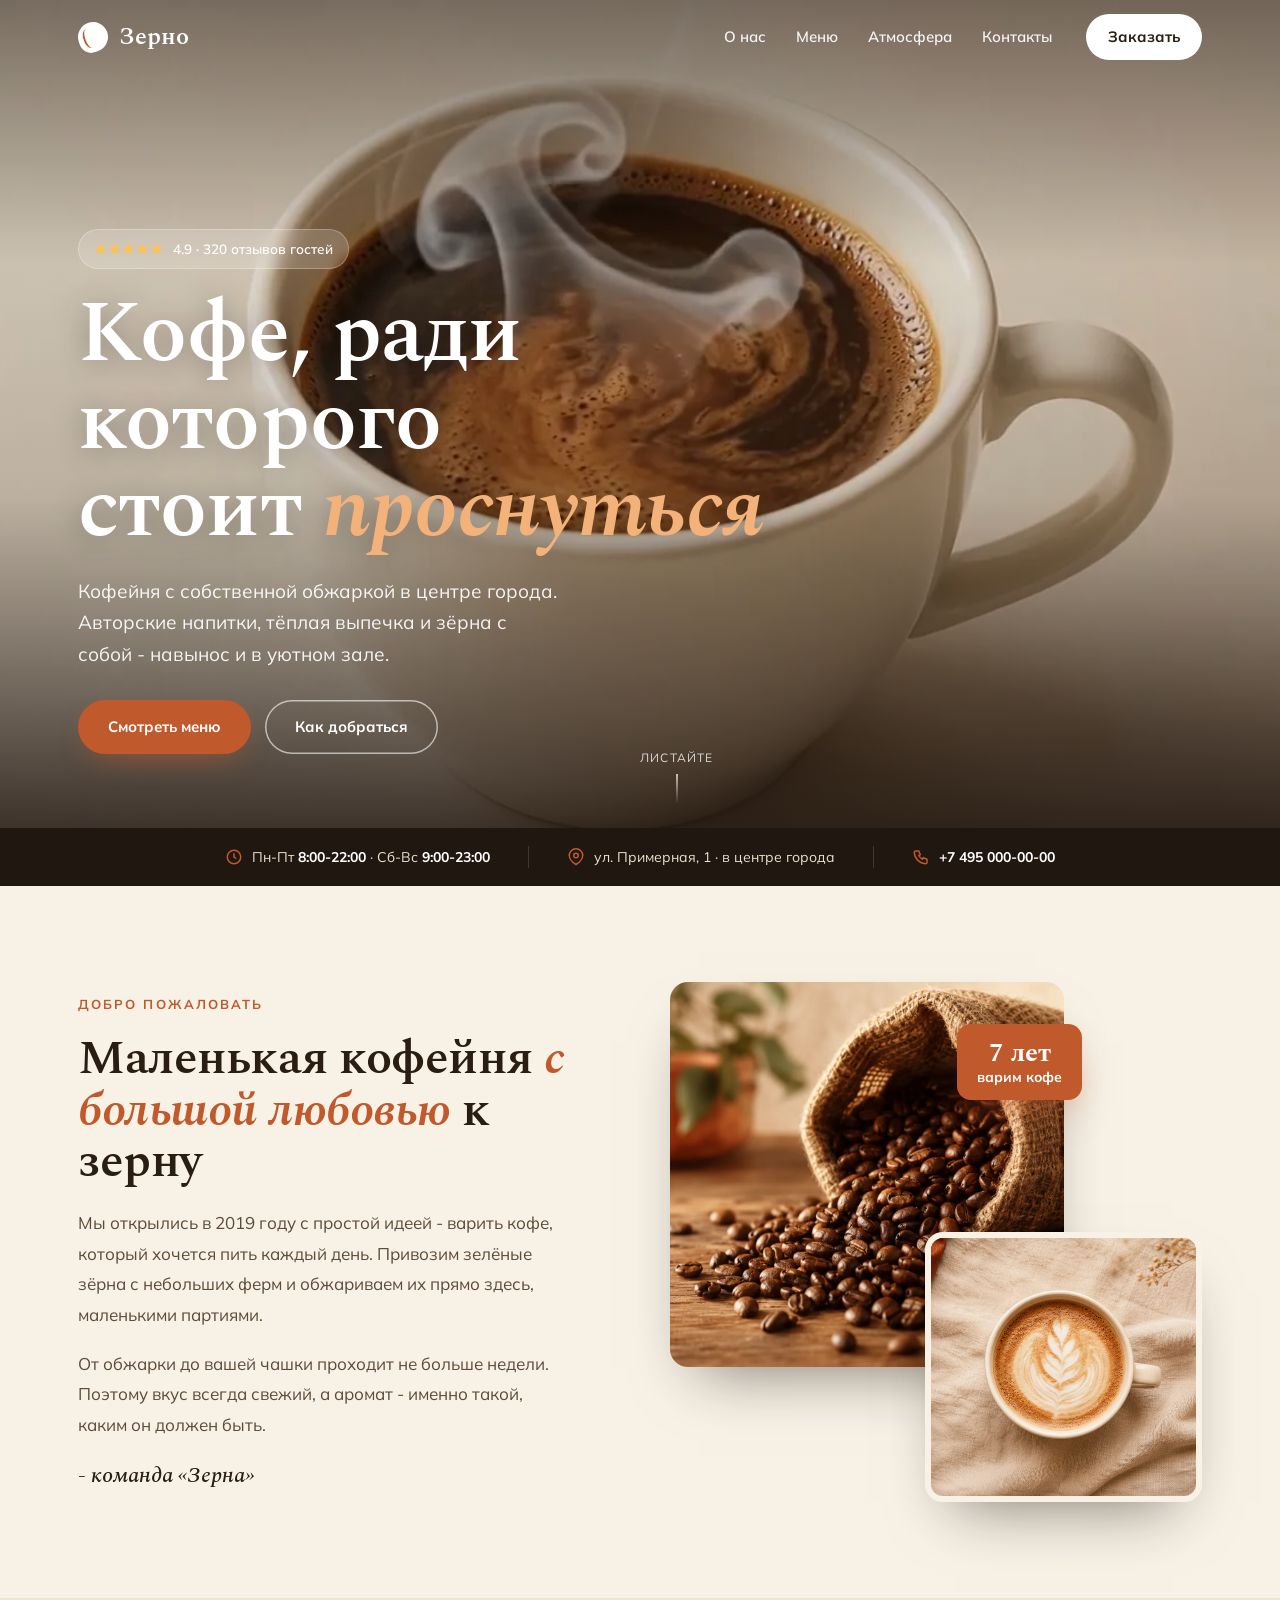
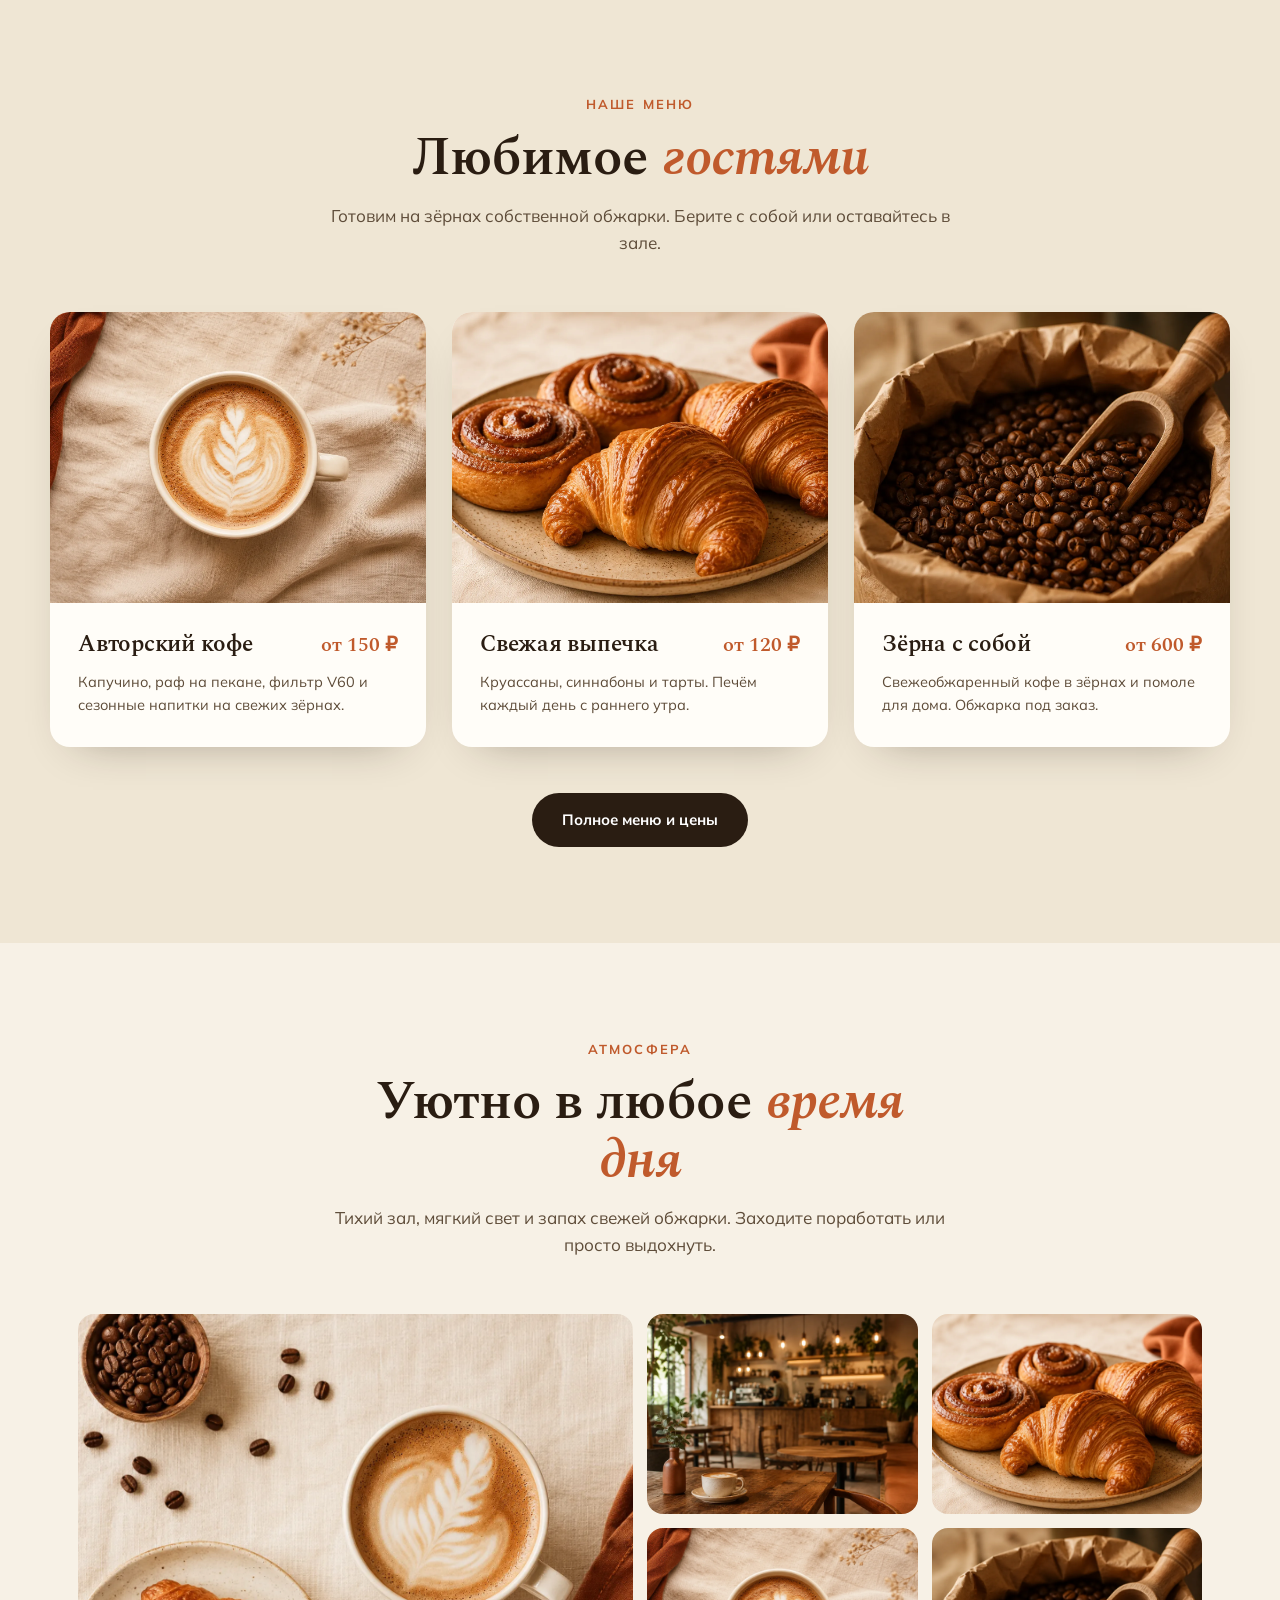
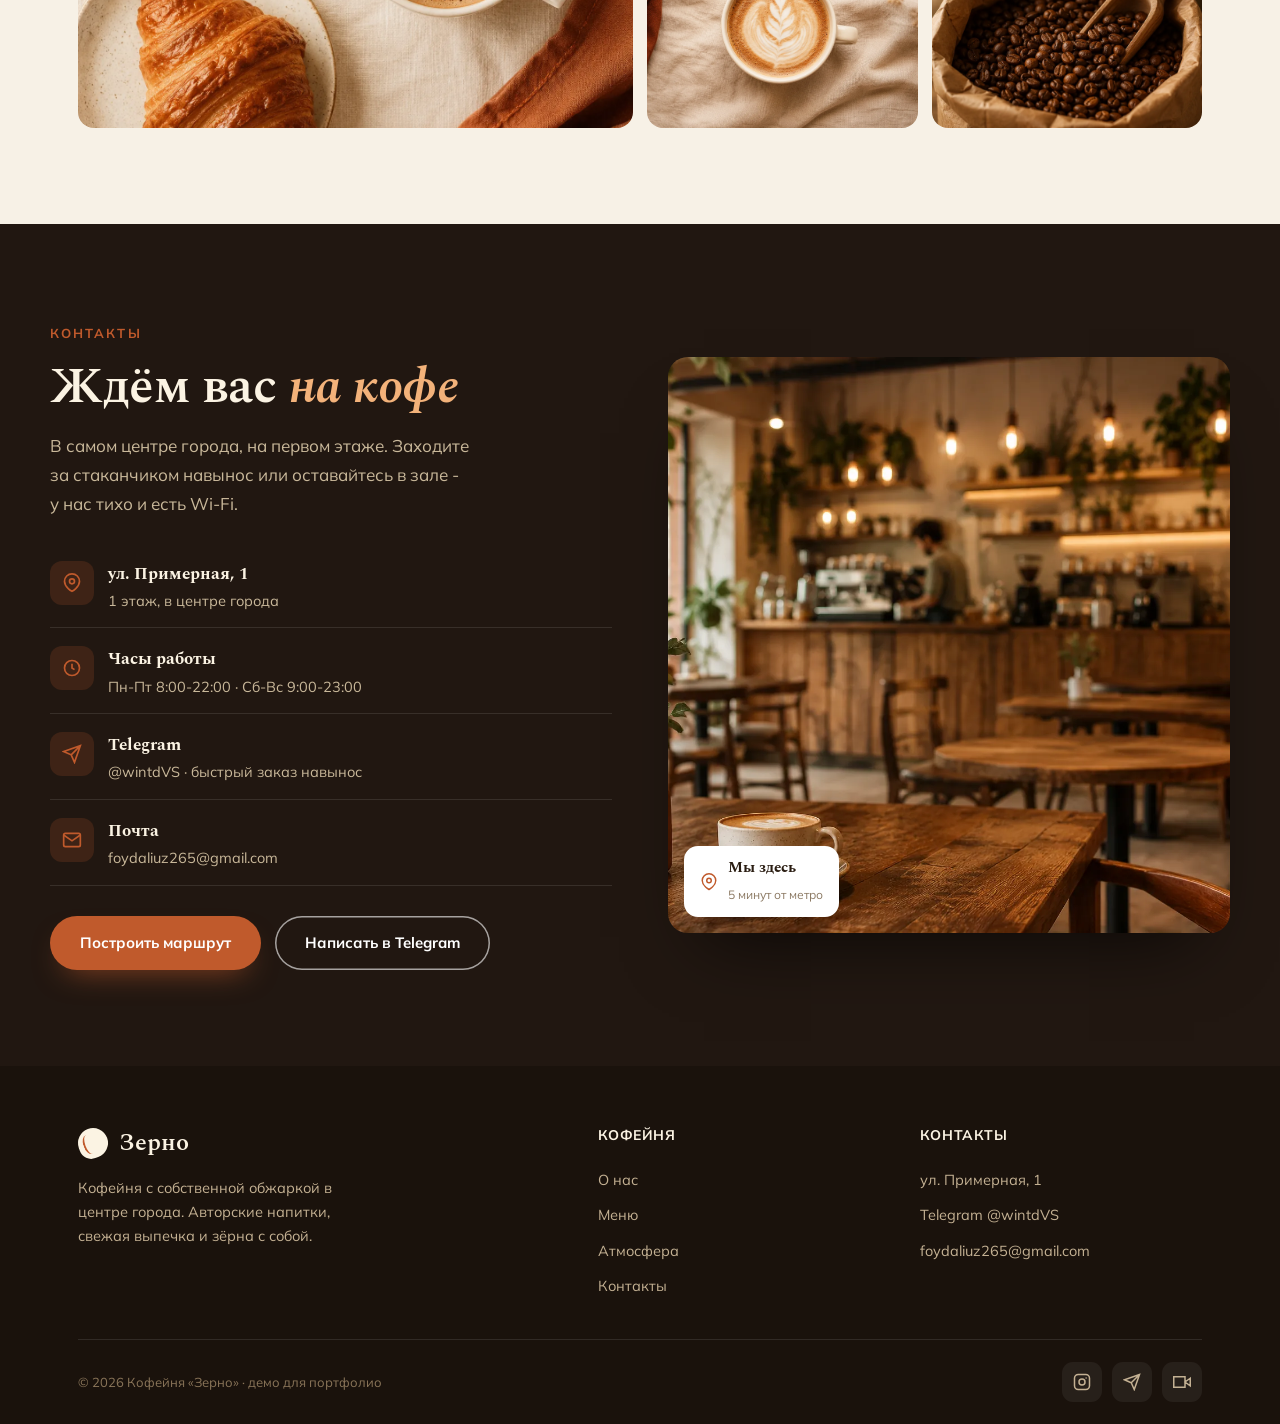
==== commit 1db6d1be: "Cafe redesign: full-bleed photo hero, warm real-cafe layout Replace AI-style blob/morph hero, wave d" ====
--- a/cafe.html
+++ b/cafe.html
@@ -16,300 +16,373 @@
 <link rel="stylesheet" href="fonts.css">
 <style>
   :root{
-    --cream:#f4ecdf; --cream-2:#ece1cd; --espresso:#271a10; --espresso-2:#5a4632;
-    --terra:#c2592c; --terra-d:#a8461f; --sage:#7c8a6b; --milk:#fffaf2; --line:#d9cbb1;
-    --fallback:radial-gradient(120% 120% at 70% 20%,#7a5232,#2c1c11);
+    --cream:#f7f1e6; --cream-2:#efe6d4; --card:#fffdf8;
+    --ink:#2a1d12; --ink-2:#5e4c39; --muted:#8c7a64;
+    --terra:#c05a2c; --terra-d:#a4481f;
+    --line:#e6dac4;
+    --dark:#211711;
   }
   *{margin:0;padding:0;box-sizing:border-box}
-  html{scroll-behavior:smooth}
-  body{font-family:'Mulish',sans-serif;background:var(--cream);color:var(--espresso);-webkit-font-smoothing:antialiased;overflow-x:hidden;position:relative}
-  body::before{content:"";position:fixed;inset:0;z-index:1;pointer-events:none;opacity:.5;mix-blend-mode:multiply;
-    background-image:url("data:image/svg+xml,%3Csvg xmlns='http://www.w3.org/2000/svg' width='200' height='200'%3E%3Cfilter id='n'%3E%3CfeTurbulence type='fractalNoise' baseFrequency='0.8' numOctaves='3'/%3E%3C/filter%3E%3Crect width='100%25' height='100%25' filter='url(%23n)' opacity='0.06'/%3E%3C/svg%3E")}
-  .wrap{max-width:1180px;margin:0 auto;padding:0 28px;position:relative;z-index:2}
-  @keyframes rise{from{opacity:0;transform:translateY(24px)}to{opacity:1;transform:translateY(0)}}
-  @keyframes morph{50%{border-radius:42% 58% 60% 40% / 46% 42% 58% 54%}}
+  html{scroll-behavior:smooth;overflow-x:hidden}
+  body{font-family:'Mulish',sans-serif;background:var(--cream);color:var(--ink);-webkit-font-smoothing:antialiased;overflow-x:hidden;line-height:1.6}
+  a{color:inherit;text-decoration:none}
+  img{display:block}
+  ::selection{background:var(--terra);color:#fff}
+  .wrap{max-width:1180px;margin:0 auto;padding:0 28px}
+  h1,h2,h3{font-family:'Spectral',serif;font-weight:600;letter-spacing:-.01em;line-height:1.08}
+  .kick{font-size:13px;font-weight:700;letter-spacing:.16em;text-transform:uppercase;color:var(--terra)}
+
+  @keyframes rise{from{opacity:0;transform:translateY(22px)}to{opacity:1;transform:translateY(0)}}
   .rise{opacity:0;animation:rise .9s cubic-bezier(.2,.7,.2,1) forwards}
-  .reveal{opacity:0;transform:translateY(30px);transition:opacity .8s cubic-bezier(.2,.7,.2,1),transform .8s cubic-bezier(.2,.7,.2,1)}
+  .reveal{opacity:0;transform:translateY(26px);transition:opacity .8s cubic-bezier(.2,.7,.2,1),transform .8s cubic-bezier(.2,.7,.2,1)}
   .reveal.in{opacity:1;transform:none}
-  @media(prefers-reduced-motion:reduce){.rise{animation:none;opacity:1}.reveal{opacity:1;transform:none;transition:none}.hero-img{animation:none}}
-
-  .nav-outer{position:sticky;top:0;z-index:40;transition:background .3s,box-shadow .3s,border-color .3s;border-bottom:1px solid transparent}
-  .nav-outer.stuck{background:rgba(244,236,223,.82);backdrop-filter:blur(12px) saturate(1.2);border-color:var(--line);box-shadow:0 10px 30px -22px rgba(39,26,16,.6)}
-  nav{display:flex;align-items:center;gap:28px;padding:20px 0}
-  .brand{display:flex;align-items:center;gap:11px;font-family:'Spectral',serif;font-weight:600;font-size:23px;color:var(--espresso);text-decoration:none}
-  .brand .seed{width:30px;height:30px;border-radius:50% 50% 50% 12px;background:var(--espresso);transform:rotate(-20deg);position:relative}
-  .brand .seed::after{content:"";position:absolute;inset:5px 13px 5px 5px;border-left:2px solid var(--terra);border-radius:50%}
-  .nav-links{display:flex;gap:28px;margin-left:auto}
-  .nav-links a{color:var(--espresso-2);text-decoration:none;font-weight:600;font-size:14.5px;transition:color .2s;position:relative}
-  .nav-links a::after{content:"";position:absolute;left:0;right:100%;bottom:-5px;height:2px;background:var(--terra);border-radius:2px;transition:right .25s cubic-bezier(.2,.7,.2,1)}
-  .nav-links a:hover{color:var(--terra)}
-  .nav-links a:hover::after{right:0}
-  .btn{display:inline-flex;align-items:center;gap:9px;background:var(--espresso);color:var(--milk);border:none;
-    font-family:'Mulish';font-weight:600;font-size:14.5px;padding:13px 24px;border-radius:40px;cursor:pointer;transition:.25s;text-decoration:none}
-  .btn:hover{background:var(--terra);transform:translateY(-2px)}
-  .btn svg{width:16px;height:16px;stroke:currentColor}
-  /* mobile menu */
-  .nav-toggle{display:none;flex-direction:column;gap:5px;width:44px;height:44px;align-items:center;justify-content:center;background:transparent;border:none;cursor:pointer;margin-left:auto}
-  .nav-toggle span{display:block;width:24px;height:2px;background:var(--espresso);border-radius:2px;transition:transform .3s,opacity .2s}
+  @media(prefers-reduced-motion:reduce){.rise{animation:none;opacity:1}.reveal{opacity:1;transform:none;transition:none}*{scroll-behavior:auto}}
+
+  /* buttons */
+  .btn{display:inline-flex;align-items:center;justify-content:center;gap:9px;font-weight:700;font-size:15px;padding:15px 30px;border-radius:999px;cursor:pointer;transition:.22s;border:none;white-space:nowrap}
+  .btn svg{width:18px;height:18px;stroke:currentColor;stroke-width:2;fill:none}
+  .btn-primary{background:var(--terra);color:#fff;box-shadow:0 14px 30px -14px rgba(192,90,44,.7)}
+  .btn-primary:hover{background:var(--terra-d);transform:translateY(-2px)}
+  .btn-cream{background:#fff;color:var(--ink)}
+  .btn-cream:hover{transform:translateY(-2px);box-shadow:0 14px 30px -14px rgba(0,0,0,.4)}
+  .btn-line{background:transparent;color:#fff;box-shadow:inset 0 0 0 1.5px rgba(255,255,255,.6)}
+  .btn-line:hover{background:rgba(255,255,255,.14);box-shadow:inset 0 0 0 1.5px #fff;transform:translateY(-2px)}
+  .btn-dark{background:var(--ink);color:#fff}
+  .btn-dark:hover{background:#000;transform:translateY(-2px)}
+  a:focus-visible,button:focus-visible{outline:2.5px solid var(--terra);outline-offset:3px}
+  a,button{touch-action:manipulation}
+
+  /* nav */
+  .nav-outer{position:fixed;top:0;left:0;right:0;z-index:60;transition:background .35s,box-shadow .35s}
+  .nav-outer.stuck{background:rgba(247,241,230,.92);backdrop-filter:blur(12px) saturate(1.2);box-shadow:0 10px 30px -24px rgba(42,29,18,.6)}
+  nav{display:flex;align-items:center;gap:28px;height:74px}
+  .logo{display:flex;align-items:center;gap:11px;font-family:'Spectral',serif;font-weight:600;font-size:24px;color:#fff;transition:color .35s}
+  .stuck .logo{color:var(--ink)}
+  .logo .seed{width:30px;height:30px;border-radius:50% 50% 50% 12px;background:#fff;transform:rotate(-20deg);position:relative;flex:none;transition:background .35s}
+  .stuck .logo .seed{background:var(--ink)}
+  .logo .seed::after{content:"";position:absolute;inset:5px 13px 5px 5px;border-left:2px solid var(--terra);border-radius:50%}
+  .nav-links{display:flex;gap:30px;margin-left:auto}
+  .nav-links a{font-size:15px;font-weight:600;color:rgba(255,255,255,.92);transition:.18s;position:relative}
+  .stuck .nav-links a{color:var(--ink-2)}
+  .nav-links a:hover{color:#fff}.stuck .nav-links a:hover{color:var(--terra)}
+  .nav-cta{margin-left:6px}
+  .nav-cta.btn{padding:11px 22px;background:#fff;color:var(--ink)}
+  .stuck .nav-cta.btn{background:var(--terra);color:#fff}
+  .nav-toggle{display:none;flex-direction:column;gap:5px;width:42px;height:42px;align-items:center;justify-content:center;background:none;border:none;cursor:pointer;margin-left:auto}
+  .nav-toggle span{display:block;width:24px;height:2px;background:#fff;border-radius:2px;transition:.3s}
+  .stuck .nav-toggle span{background:var(--ink)}
   .nav-toggle.active span:nth-child(1){transform:translateY(7px) rotate(45deg)}
   .nav-toggle.active span:nth-child(2){opacity:0}
   .nav-toggle.active span:nth-child(3){transform:translateY(-7px) rotate(-45deg)}
-  .mobile-menu{display:none;flex-direction:column;overflow:hidden;max-height:0;transition:max-height .4s cubic-bezier(.2,.7,.2,1)}
-  .mobile-menu a{font-family:'Spectral',serif;font-weight:600;font-size:21px;color:var(--espresso);text-decoration:none;padding:14px 4px;border-bottom:1px solid var(--line);transition:color .2s}
-  .mobile-menu a:hover{color:var(--terra)}
-  .mobile-menu .mm-cta{margin-top:16px;text-align:center;color:var(--milk);background:var(--espresso);border-radius:40px;border-bottom:none;padding:13px}
-  .nav-outer.menu-open{background:rgba(244,236,223,.96);backdrop-filter:blur(12px);border-color:var(--line)}
+  .mobile-menu{display:none;flex-direction:column;overflow:hidden;max-height:0;transition:max-height .35s ease;background:rgba(247,241,230,.98);border-radius:0 0 18px 18px;padding:0 28px}
+  .mobile-menu.open{max-height:360px;padding-bottom:18px}
+  .mobile-menu a{font-family:'Spectral',serif;font-size:20px;font-weight:600;color:var(--ink);padding:15px 2px;border-bottom:1px solid var(--line)}
+  .mobile-menu .btn{margin:18px 0 6px}
 
   /* hero */
-  .hero{display:grid;grid-template-columns:1.05fr .95fr;gap:40px;align-items:center;padding:30px 0 80px}
-  .eyebrow{display:inline-flex;align-items:center;gap:9px;font-weight:700;font-size:12.5px;letter-spacing:2px;text-transform:uppercase;color:var(--terra);animation-delay:.05s}
-  .eyebrow .ln{width:34px;height:1.5px;background:var(--terra)}
-  .hero h1{font-family:'Spectral',serif;font-weight:600;font-size:clamp(44px,6.6vw,82px);line-height:1.02;letter-spacing:-.01em;margin:22px 0 22px;animation-delay:.14s}
-  .hero h1 em{font-style:italic;color:var(--terra)}
-  .hero p{font-size:17.5px;line-height:1.7;color:var(--espresso-2);max-width:430px;margin-bottom:32px;animation-delay:.24s}
-  .hero-actions{display:flex;gap:14px;align-items:center;flex-wrap:wrap;animation-delay:.32s}
-  .ghost{background:transparent;color:var(--espresso);border:1.5px solid var(--line);padding:13px 24px;border-radius:40px;font-family:'Mulish';font-weight:600;font-size:14.5px;cursor:pointer;transition:.2s}
-  .ghost:hover{border-color:var(--espresso)}
-
-  .hero-visual{position:relative;height:500px;animation-delay:.2s}
-  .hero-img{position:absolute;inset:0;width:100%;height:100%;object-fit:cover;background:var(--fallback);
-    border-radius:62% 38% 46% 54% / 54% 50% 50% 46%;box-shadow:0 44px 80px -30px rgba(39,26,16,.55);
-    animation:morph 16s ease-in-out infinite}
-  .leaf{position:absolute;width:60px;height:60px;color:var(--sage);opacity:.9;z-index:4}
-  .leaf.l1{top:18px;right:30px;transform:rotate(20deg)}
-  .leaf.l2{bottom:30px;left:10px;transform:rotate(-150deg);color:var(--terra)}
-  .float{position:absolute;background:var(--milk);border-radius:18px;padding:13px 17px;box-shadow:0 16px 36px -14px rgba(39,26,16,.4);display:flex;align-items:center;gap:11px;z-index:3}
-  .float.t{top:36px;left:-14px}.float.b{bottom:44px;right:-14px}
-  .float .d{width:36px;height:36px;border-radius:11px;background:var(--cream-2);display:flex;align-items:center;justify-content:center}
-  .float .d svg{width:18px;height:18px;stroke:var(--terra)}
-  .float b{display:block;font-size:15px;font-family:'Spectral',serif}.float span{font-size:12px;color:var(--espresso-2)}
-
-  .wave{display:block;width:100%;height:60px;color:var(--milk)}
-  .wave.up{transform:rotate(180deg)}
-
-  .sec-head{text-align:center;margin-bottom:46px}
-  .sec-head .ey{font-weight:700;font-size:12.5px;letter-spacing:2px;text-transform:uppercase;color:var(--terra)}
-  .sec-head h2{font-family:'Spectral',serif;font-weight:600;font-size:clamp(32px,4.5vw,52px);margin-top:10px}
+  .hero{position:relative;min-height:92vh;display:flex;align-items:flex-end;overflow:hidden;color:#fff}
+  .hero video,.hero .hero-bg{position:absolute;inset:0;width:100%;height:100%;object-fit:cover;z-index:0}
+  .hero::after{content:"";position:absolute;inset:0;z-index:1;background:linear-gradient(180deg,rgba(33,23,17,.55) 0%,rgba(33,23,17,.12) 32%,rgba(33,23,17,.22) 60%,rgba(33,23,17,.86) 100%)}
+  .hero .wrap{position:relative;z-index:2;padding-bottom:74px;padding-top:120px;width:100%}
+  .hero .rating{display:inline-flex;align-items:center;gap:9px;background:rgba(255,255,255,.16);backdrop-filter:blur(6px);border:1px solid rgba(255,255,255,.25);padding:8px 15px;border-radius:999px;font-size:13.5px;font-weight:600;margin-bottom:22px}
+  .hero .rating .st{color:#ffc24a;letter-spacing:1px}
+  .hero h1{font-size:clamp(44px,7vw,86px);line-height:1.02;max-width:760px;text-shadow:0 2px 30px rgba(0,0,0,.3)}
+  .hero h1 em{font-style:italic;color:#f3b27a}
+  .hero p.lead{font-size:19px;line-height:1.65;max-width:480px;margin:22px 0 30px;color:rgba(255,255,255,.92)}
+  .hero-actions{display:flex;gap:14px;flex-wrap:wrap}
+  .hero-scroll{position:absolute;left:50%;bottom:24px;transform:translateX(-50%);z-index:2;color:rgba(255,255,255,.8);font-size:12px;letter-spacing:.1em;text-transform:uppercase;display:flex;flex-direction:column;align-items:center;gap:7px}
+  .hero-scroll .ln{width:1.5px;height:30px;background:linear-gradient(rgba(255,255,255,.7),transparent)}
+
+  /* info bar */
+  .infobar{background:var(--dark);color:#ece1cd}
+  .infobar .wrap{display:flex;justify-content:center;gap:38px;flex-wrap:wrap;padding:18px 28px;font-size:14px}
+  .infobar .i{display:flex;align-items:center;gap:9px}
+  .infobar .i svg{width:18px;height:18px;stroke:var(--terra);stroke-width:2;fill:none;flex:none}
+  .infobar .i b{font-weight:700;color:#fff}
+  .infobar .sep{width:1px;background:rgba(255,255,255,.14)}
+  @media(max-width:760px){.infobar .sep{display:none}}
+
+  /* sections */
+  .sec{padding:96px 0}
+  .shead{text-align:center;max-width:620px;margin:0 auto 56px}
+  .shead .kick{display:block;margin-bottom:14px}
+  .shead h2{font-size:clamp(32px,5vw,54px)}
+  .shead h2 em{font-style:italic;color:var(--terra)}
+  .shead p{color:var(--ink-2);font-size:17px;margin-top:14px}
+
+  /* welcome */
+  .welcome-grid{display:grid;grid-template-columns:1fr 1fr;gap:60px;align-items:center}
+  .welcome-text h2{font-size:clamp(30px,4.2vw,48px);margin:16px 0 20px}
+  .welcome-text h2 em{font-style:italic;color:var(--terra)}
+  .welcome-text p{color:var(--ink-2);font-size:17px;line-height:1.8;margin-bottom:18px;max-width:480px}
+  .welcome-sign{font-family:'Spectral',serif;font-style:italic;font-size:22px;color:var(--ink);margin-top:8px}
+  .welcome-photos{position:relative;height:520px}
+  .welcome-photos img{position:absolute;border-radius:18px;object-fit:cover;box-shadow:0 30px 60px -30px rgba(42,29,18,.6)}
+  .welcome-photos .p1{width:74%;height:74%;top:0;left:0;z-index:1}
+  .welcome-photos .p2{width:52%;height:52%;right:0;bottom:0;z-index:2;border:6px solid var(--cream)}
+  .welcome-photos .tag{position:absolute;left:54%;top:8%;z-index:3;background:var(--terra);color:#fff;font-weight:700;font-size:14px;padding:14px 20px;border-radius:14px;box-shadow:0 18px 40px -16px rgba(192,90,44,.7);text-align:center;line-height:1.2}
+  .welcome-photos .tag b{font-family:'Spectral',serif;font-size:26px;display:block}
 
   /* menu */
-  .menu-sec{background:var(--milk);padding:80px 0 90px;position:relative;z-index:2}
-  .cards{display:grid;grid-template-columns:repeat(3,1fr);gap:24px}
-  .card{background:var(--cream);border-radius:26px;overflow:hidden;transition:.3s;border:1px solid var(--line)}
-  .card:hover{transform:translateY(-8px);box-shadow:0 30px 50px -26px rgba(39,26,16,.45)}
-  .card:hover .photo{transform:scale(1.05)}
-  .card .photo{height:200px;background:var(--fallback) center/cover no-repeat;transition:transform .5s cubic-bezier(.2,.7,.2,1)}
-  .card .cc{padding:26px 28px 30px}
-  .card h3{font-family:'Spectral',serif;font-weight:600;font-size:23px;margin-bottom:8px}
-  .card p{color:var(--espresso-2);font-size:14.5px;line-height:1.65;margin-bottom:16px}
-  .card .price{font-family:'Spectral',serif;font-weight:600;color:var(--terra);font-size:19px}
-  .atmo{display:block;width:100%;height:340px;object-fit:cover;background:var(--fallback);border-radius:28px;margin-top:46px;box-shadow:0 30px 60px -28px rgba(39,26,16,.4)}
-
-  /* story */
-  .story{padding:96px 0}
-  .story-grid{display:grid;grid-template-columns:1fr 1fr;gap:56px;align-items:center}
-  .story-img{position:relative;height:460px;border-radius:34px;overflow:hidden;background:var(--fallback)}
-  .story-img img{position:absolute;inset:0;width:100%;height:100%;object-fit:cover}
-  .story-text .ey{font-weight:700;font-size:12.5px;letter-spacing:2px;text-transform:uppercase;color:var(--terra)}
-  .story-text h2{font-family:'Spectral',serif;font-weight:600;font-size:clamp(30px,4vw,46px);line-height:1.1;margin:12px 0 20px}
-  .story-text h2 em{font-style:italic;color:var(--terra)}
-  .story-text p{color:var(--espresso-2);font-size:16.5px;line-height:1.75;margin-bottom:16px;max-width:480px}
-  .story-stats{display:flex;gap:40px;margin-top:30px}
-  .story-stats .n{font-family:'Spectral',serif;font-size:40px;font-weight:600;color:var(--terra)}
-  .story-stats .l{font-size:13px;color:var(--espresso-2);text-transform:uppercase;letter-spacing:1px;margin-top:2px}
-
-  /* reviews */
-  .reviews{background:var(--espresso);color:var(--cream);padding:90px 0;position:relative;z-index:2}
-  .reviews .sec-head h2{color:var(--milk)}.reviews .sec-head .ey{color:var(--terra)}
-  .quotes{display:grid;grid-template-columns:repeat(3,1fr);gap:22px}
-  .quote{background:rgba(255,250,242,.05);border:1px solid rgba(255,250,242,.12);border-radius:24px;padding:30px}
-  .quote .stars{display:flex;gap:3px;color:var(--terra);margin-bottom:16px}
-  .quote .stars svg{width:18px;height:18px;fill:var(--terra)}
-  .quote p{font-family:'Spectral',serif;font-style:italic;font-size:18px;line-height:1.6;color:#f0e7d8;margin-bottom:22px}
-  .quote .who{display:flex;align-items:center;gap:12px}
-  .quote .av{width:42px;height:42px;border-radius:50%;background:linear-gradient(135deg,var(--terra),#7a5232);display:flex;align-items:center;justify-content:center;font-family:'Spectral',serif;font-weight:600;font-size:17px;color:var(--milk)}
-  .quote .who b{font-size:14.5px;display:block}.quote .who span{font-size:12.5px;color:#bba98f}
-
-  /* contact */
-  .contact{padding:96px 0 30px}
-  .contact-grid{display:grid;grid-template-columns:1fr 1fr;gap:50px;align-items:center}
-  .contact h2{font-family:'Spectral',serif;font-weight:600;font-size:clamp(32px,4.5vw,52px);line-height:1.05;margin-bottom:18px}
-  .contact h2 em{font-style:italic;color:var(--terra)}
-  .info{display:flex;flex-direction:column;gap:18px;margin:28px 0}
-  .info .it{display:flex;gap:14px;align-items:flex-start}
-  .info .it .ic{width:44px;height:44px;border-radius:14px;background:var(--cream-2);display:flex;align-items:center;justify-content:center;flex:none}
-  .info .it .ic svg{width:20px;height:20px;stroke:var(--terra)}
-  .info .it b{font-family:'Spectral',serif;font-size:16px;display:block;margin-bottom:2px}
-  .info .it span{color:var(--espresso-2);font-size:14.5px;line-height:1.5}
-  .interior{position:relative;height:420px;border-radius:30px;overflow:hidden;background:var(--fallback);box-shadow:0 30px 60px -28px rgba(39,26,16,.45)}
-  .interior img{position:absolute;inset:0;width:100%;height:100%;object-fit:cover}
-  .interior .badge{position:absolute;bottom:18px;left:18px;background:var(--milk);border-radius:14px;padding:11px 16px;display:flex;align-items:center;gap:10px;box-shadow:0 12px 28px -10px rgba(39,26,16,.5)}
-  .interior .badge svg{width:18px;height:18px;stroke:var(--terra)}
-  .interior .badge b{font-family:'Spectral',serif;font-size:14.5px}.interior .badge span{font-size:12px;color:var(--espresso-2);display:block}
-
-  footer{border-top:1px solid var(--line);margin-top:60px;padding:34px 0;display:flex;justify-content:space-between;align-items:center;flex-wrap:wrap;gap:16px}
-  footer .brand{font-size:20px}
-  footer .socials{display:flex;gap:12px}
-  footer .socials a{width:40px;height:40px;border-radius:12px;border:1px solid var(--line);display:flex;align-items:center;justify-content:center;transition:.2s}
-  footer .socials a:hover{background:var(--espresso);border-color:var(--espresso)}
-  footer .socials a:hover svg{stroke:var(--milk)}
-  footer .socials svg{width:18px;height:18px;stroke:var(--espresso-2);transition:.2s}
-  footer .cr{font-size:13px;color:var(--espresso-2)}
-
-  .demo-tag{position:fixed;top:12px;left:12px;z-index:99;background:var(--cream-2);border:1px solid var(--terra);color:var(--espresso);font-size:11px;font-weight:700;padding:6px 12px;border-radius:20px}
-  @media(max-width:880px){
-    .hero,.story-grid,.contact-grid{grid-template-columns:1fr;gap:30px}
-    .nav-links{display:none}.cards,.quotes{grid-template-columns:1fr}
-    .nav-toggle{display:flex}.nav-cta{display:none}
-    .mobile-menu{display:flex}.mobile-menu.open{max-height:320px;padding-bottom:18px}
-    .hero-visual{height:400px}.story-img,.interior{height:360px}.float.t{left:0}.float.b{right:0}
-    .story-img{order:-1}
+  .menu{background:var(--cream-2)}
+  .menu-grid{display:grid;grid-template-columns:repeat(3,1fr);gap:26px}
+  .mcard{background:var(--card);border-radius:20px;overflow:hidden;box-shadow:0 18px 44px -28px rgba(42,29,18,.45);transition:transform .28s,box-shadow .28s}
+  .mcard:hover{transform:translateY(-7px);box-shadow:0 34px 60px -28px rgba(42,29,18,.5)}
+  .mcard .im{position:relative;aspect-ratio:4/3.1;overflow:hidden}
+  .mcard .im img{width:100%;height:100%;object-fit:cover;transition:transform .7s cubic-bezier(.2,.7,.2,1)}
+  .mcard:hover .im img{transform:scale(1.06)}
+  .mcard .mi{padding:26px 28px 30px}
+  .mcard .mtop{display:flex;justify-content:space-between;align-items:baseline;gap:12px;margin-bottom:9px}
+  .mcard h3{font-size:23px;font-weight:600}
+  .mcard .price{font-family:'Spectral',serif;font-weight:600;font-size:20px;color:var(--terra);white-space:nowrap}
+  .mcard p{color:var(--ink-2);font-size:14.5px;line-height:1.6}
+  .menu-cta{text-align:center;margin-top:46px}
+
+  /* gallery */
+  .gallery-grid{display:grid;grid-template-columns:repeat(4,1fr);grid-template-rows:200px 200px;gap:14px}
+  .gallery-grid figure{overflow:hidden;border-radius:16px;background:var(--cream-2)}
+  .gallery-grid img{width:100%;height:100%;object-fit:cover;transition:transform .7s cubic-bezier(.2,.7,.2,1)}
+  .gallery-grid figure:hover img{transform:scale(1.06)}
+  .gallery-grid .big{grid-column:span 2;grid-row:span 2}
+
+  /* visit */
+  .visit{background:var(--dark);color:#ede2ce}
+  .visit-grid{display:grid;grid-template-columns:1fr 1fr;gap:56px;align-items:center}
+  .visit .kick{color:var(--terra)}
+  .visit h2{font-size:clamp(30px,4.4vw,50px);color:#fbf3e3;margin:14px 0 18px}
+  .visit h2 em{font-style:italic;color:#f3b27a}
+  .visit .lead{color:#c9b89a;font-size:17px;line-height:1.7;max-width:420px;margin-bottom:28px}
+  .visit-info{display:flex;flex-direction:column;gap:4px;margin-bottom:30px}
+  .visit-info .it{display:flex;gap:14px;align-items:flex-start;padding:14px 0;border-bottom:1px solid rgba(255,255,255,.1)}
+  .visit-info .it .ic{width:44px;height:44px;border-radius:12px;background:rgba(192,90,44,.18);display:flex;align-items:center;justify-content:center;flex:none}
+  .visit-info .it .ic svg{width:20px;height:20px;stroke:var(--terra);stroke-width:2;fill:none}
+  .visit-info .it b{font-family:'Spectral',serif;font-size:17px;color:#fbf3e3;display:block}
+  .visit-info .it span{font-size:14.5px;color:#c9b89a}
+  .visit-info .it a:hover{color:var(--terra)}
+  .visit-actions{display:flex;gap:14px;flex-wrap:wrap}
+  .visit-media{position:relative;aspect-ratio:4/4.1;border-radius:20px;overflow:hidden;background:#2c2117;box-shadow:0 40px 70px -36px rgba(0,0,0,.7)}
+  .visit-media img{width:100%;height:100%;object-fit:cover}
+  .visit-media .pin{position:absolute;left:16px;bottom:16px;background:#fff;color:var(--ink);border-radius:14px;padding:11px 16px;display:flex;align-items:center;gap:10px;box-shadow:0 16px 36px -16px rgba(0,0,0,.5)}
+  .visit-media .pin svg{width:18px;height:18px;stroke:var(--terra);stroke-width:2;fill:none}
+  .visit-media .pin b{font-family:'Spectral',serif;font-size:14.5px;display:block}
+  .visit-media .pin span{font-size:12px;color:var(--muted)}
+
+  /* footer */
+  footer{background:#1a120c;color:#c4b193}
+  .foot-grid{display:grid;grid-template-columns:1.7fr 1fr 1fr;gap:40px;padding:58px 0 36px}
+  .foot-brand .logo{color:#fbf3e3;margin-bottom:14px}
+  .foot-brand .logo .seed{background:#fbf3e3}
+  .foot-brand p{font-size:14.5px;line-height:1.65;max-width:300px}
+  .foot-col h4{font-size:14px;font-weight:700;letter-spacing:.04em;text-transform:uppercase;color:#fbf3e3;margin-bottom:16px}
+  .foot-col a{display:block;font-size:14.5px;padding:6px 0;transition:.18s}
+  .foot-col a:hover{color:var(--terra)}
+  .foot-bottom{border-top:1px solid rgba(255,255,255,.1);padding:22px 0;display:flex;justify-content:space-between;align-items:center;flex-wrap:wrap;gap:14px}
+  .foot-bottom .cr{font-size:13px;color:#8a7559}
+  .socials{display:flex;gap:10px}
+  .socials a{width:40px;height:40px;border-radius:11px;display:flex;align-items:center;justify-content:center;background:rgba(255,255,255,.06);transition:.18s}
+  .socials a:hover{background:var(--terra)}
+  .socials svg{width:18px;height:18px;stroke:#c4b193;stroke-width:2;fill:none;transition:.18s}
+  .socials a:hover svg{stroke:#fff}
+
+  @media(max-width:900px){
+    .welcome-grid,.visit-grid{grid-template-columns:1fr;gap:40px}
+    .welcome-photos{height:420px;max-width:480px}
+    .visit-media{order:-1;max-width:460px;aspect-ratio:4/3.4}
+    .menu-grid{grid-template-columns:1fr 1fr}
+    .gallery-grid{grid-template-rows:180px 180px 180px;grid-template-columns:repeat(2,1fr)}
+    .gallery-grid .big{grid-column:span 2;grid-row:span 1}
+  }
+  @media(max-width:760px){
+    .nav-links{display:none}.nav-toggle{display:flex}
+    .mobile-menu{display:flex}
+    .hero-scroll{display:none}
+    .infobar .wrap{flex-direction:column;align-items:flex-start;justify-content:flex-start;gap:12px;padding:16px 22px;font-size:13.5px}
+    .foot-grid{grid-template-columns:1fr 1fr}.foot-brand{grid-column:1/-1}
+  }
+  @media(max-width:560px){
+    .wrap{padding:0 22px}
+    .sec{padding:66px 0}
+    .hero{min-height:88vh}
+    .menu-grid{grid-template-columns:1fr;max-width:400px;margin:0 auto}
+    .gallery-grid{grid-template-columns:1fr;grid-template-rows:repeat(4,200px)}
+    .gallery-grid .big{grid-column:span 1}
+    .hero-actions .btn,.visit-actions .btn{flex:1}
   }
 </style>
 </head>
 <body>
-  <div class="nav-outer" id="cafenav">
+
+  <!-- NAV -->
+  <div class="nav-outer" id="navbar">
     <div class="wrap">
       <nav>
-        <a class="brand" href="#top"><span class="seed"></span>Зерно</a>
-        <div class="nav-links"><a href="#menu">Меню</a><a href="#story">О нас</a><a href="#contact">Контакты</a></div>
-        <a class="btn nav-cta" href="#menu"><svg viewBox="0 0 24 24" fill="none" stroke-width="2"><path d="M3 3h2l2 13h11l2-9H6"/><circle cx="9" cy="20" r="1"/><circle cx="17" cy="20" r="1"/></svg>Заказать</a>
+        <a class="logo" href="#top"><span class="seed"></span>Зерно</a>
+        <div class="nav-links">
+          <a href="#welcome">О нас</a><a href="#menu">Меню</a><a href="#gallery">Атмосфера</a><a href="#visit">Контакты</a>
+        </div>
+        <a class="btn nav-cta" href="#menu">Заказать</a>
         <button class="nav-toggle" id="navToggle" aria-label="Открыть меню" aria-expanded="false" aria-controls="mobileMenu"><span></span><span></span><span></span></button>
       </nav>
-      <div class="mobile-menu" id="mobileMenu">
-        <a href="#menu">Меню</a>
-        <a href="#story">О нас</a>
-        <a href="#contact">Контакты</a>
-        <a class="btn mm-cta" href="#menu">Заказать</a>
-      </div>
+    </div>
+    <div class="mobile-menu" id="mobileMenu">
+      <a href="#welcome">О нас</a><a href="#menu">Меню</a><a href="#gallery">Атмосфера</a><a href="#visit">Контакты</a>
+      <a class="btn btn-primary" href="#menu">Заказать</a>
     </div>
   </div>
+
   <span id="top"></span>
-  <div class="wrap">
-    <section class="hero">
-      <div>
-        <span class="eyebrow rise"><span class="ln"></span>Свежая обжарка каждое утро</span>
-        <h1 class="rise">Кофейня<br>с собственной<br><em>обжаркой</em></h1>
-        <p class="rise">Кофейня в центре города. Авторские напитки, выпечка и зёрна собственной обжарки. Работаем навынос и в зале.</p>
-        <div class="hero-actions rise">
-          <a class="btn" href="#menu">Смотреть меню</a>
-          <a class="ghost" href="#contact" style="text-decoration:none;display:inline-flex;align-items:center">Где мы находимся</a>
-        </div>
-      </div>
-      <div class="hero-visual rise">
-        <video class="hero-img" id="cafeHeroVid" autoplay muted loop playsinline preload="auto" poster="cafe-hero-poster.webp" aria-label="Чашка свежесваренного кофе">
-          <source src="cafe-hero.mp4" type="video/mp4">
-        </video>
-        <svg class="leaf l1" viewBox="0 0 24 24" fill="none" stroke="currentColor" stroke-width="1.6"><path d="M11 20A7 7 0 0 1 4 13c0-5 5-9 16-10-1 11-5 16-9 17z"/><path d="M11 20c0-5 1-8 5-11"/></svg>
-        <svg class="leaf l2" viewBox="0 0 24 24" fill="none" stroke="currentColor" stroke-width="1.6"><path d="M11 20A7 7 0 0 1 4 13c0-5 5-9 16-10-1 11-5 16-9 17z"/></svg>
-        <div class="float t"><span class="d"><svg viewBox="0 0 24 24" fill="none" stroke-width="2"><path d="M12 2l2.5 6.5L21 9l-5 4 1.8 7-5.8-4-5.8 4L8 13 3 9l6.5-.5z"/></svg></span><div><b>4.9 / 5</b><span>320 отзывов</span></div></div>
-        <div class="float b"><span class="d"><svg viewBox="0 0 24 24" fill="none" stroke-width="2"><circle cx="12" cy="12" r="9"/><path d="M12 7v5l3 2"/></svg></span><div><b>Доставка 30 мин</b><span>по всему центру</span></div></div>
-      </div>
-    </section>
+  <!-- HERO -->
+  <header class="hero">
+    <video id="cafeHeroVid" autoplay muted loop playsinline preload="auto" poster="cafe-hero-poster.webp" aria-hidden="true">
+      <source src="cafe-hero.mp4" type="video/mp4">
+    </video>
+    <div class="wrap">
+      <div class="rating rise"><span class="st">★★★★★</span> 4.9 · 320 отзывов гостей</div>
+      <h1 class="rise" style="animation-delay:.08s">Кофе, ради которого<br>стоит <em>проснуться</em></h1>
+      <p class="lead rise" style="animation-delay:.18s">Кофейня с собственной обжаркой в центре города. Авторские напитки, тёплая выпечка и зёрна с собой - навынос и в уютном зале.</p>
+      <div class="hero-actions rise" style="animation-delay:.26s">
+        <a class="btn btn-primary" href="#menu">Смотреть меню</a>
+        <a class="btn btn-line" href="#visit">Как добраться</a>
+      </div>
+    </div>
+    <div class="hero-scroll rise" style="animation-delay:.5s" aria-hidden="true"><span>Листайте</span><span class="ln"></span></div>
+  </header>
+
+  <!-- INFO BAR -->
+  <div class="infobar">
+    <div class="wrap">
+      <div class="i"><svg viewBox="0 0 24 24"><circle cx="12" cy="12" r="9"/><path d="M12 7v5l3 2"/></svg><span>Пн-Пт <b>8:00-22:00</b> · Сб-Вс <b>9:00-23:00</b></span></div>
+      <div class="sep"></div>
+      <div class="i"><svg viewBox="0 0 24 24"><path d="M21 10c0 7-9 12-9 12s-9-5-9-12a9 9 0 0 1 18 0z"/><circle cx="12" cy="10" r="3"/></svg><span>ул. Примерная, 1 · в центре города</span></div>
+      <div class="sep"></div>
+      <div class="i"><svg viewBox="0 0 24 24"><path d="M5 4h4l2 5-2 1a12 12 0 005 5l1-2 5 2v4a2 2 0 01-2 2A16 16 0 013 6a2 2 0 012-2z"/></svg><span><b>+7 495 000-00-00</b></span></div>
+    </div>
   </div>
 
-  <svg class="wave" viewBox="0 0 1440 60" preserveAspectRatio="none"><path fill="currentColor" d="M0 40c180-40 360-40 540-10s360 50 540 20 360-50 360-50v60H0z"/></svg>
+  <!-- WELCOME -->
+  <section id="welcome" class="sec">
+    <div class="wrap">
+      <div class="welcome-grid">
+        <div class="welcome-text reveal">
+          <span class="kick">Добро пожаловать</span>
+          <h2>Маленькая кофейня <em>с большой любовью</em> к зерну</h2>
+          <p>Мы открылись в 2019 году с простой идеей - варить кофе, который хочется пить каждый день. Привозим зелёные зёрна с небольших ферм и обжариваем их прямо здесь, маленькими партиями.</p>
+          <p>От обжарки до вашей чашки проходит не больше недели. Поэтому вкус всегда свежий, а аромат - именно такой, каким он должен быть.</p>
+          <div class="welcome-sign">- команда «Зерна»</div>
+        </div>
+        <div class="welcome-photos reveal" style="transition-delay:.1s">
+          <img class="p1" src="story-beans.webp" loading="lazy" decoding="async" alt="Обжарка кофейных зёрен" onerror="this.onerror=null;this.src='story-beans.png'">
+          <img class="p2" src="menu-coffee.webp" loading="lazy" decoding="async" alt="Чашка кофе" onerror="this.onerror=null;this.src='menu-coffee.png'">
+          <div class="tag"><b>7 лет</b>варим кофе</div>
+        </div>
+      </div>
+    </div>
+  </section>
 
   <!-- MENU -->
-  <section class="menu-sec" id="menu">
-    <div class="wrap">
-      <div class="sec-head reveal"><div class="ey">Наше меню</div><h2>Напитки, выпечка и зёрна</h2></div>
-      <div class="cards">
-        <div class="card reveal">
-          <div class="photo" style="background-image:url('menu-coffee.webp')"></div>
-          <div class="cc"><h3>Авторский кофе</h3><p>Капучино, раф, фильтр и сезонные напитки на зёрнах собственной обжарки.</p><span class="price">от 150 ₽</span></div>
-        </div>
-        <div class="card reveal" style="transition-delay:.1s">
-          <div class="photo" style="background-image:url('menu-pastry.webp')"></div>
-          <div class="cc"><h3>Свежая выпечка</h3><p>Круассаны, синнабоны и тарты. Выпекаем каждый день.</p><span class="price">от 120 ₽</span></div>
-        </div>
-        <div class="card reveal" style="transition-delay:.2s">
-          <div class="photo" style="background-image:url('menu-beans.webp')"></div>
-          <div class="cc"><h3>Зёрна с собой</h3><p>Свежеобжаренный кофе в зёрнах и помоле для дома.</p><span class="price">от 600 ₽</span></div>
-        </div>
-      </div>
-      <img class="atmo reveal" src="menu-flatlay.webp" alt="Кофе и круассан на столе">
+  <section id="menu" class="menu">
+    <div class="wrap sec">
+      <div class="shead reveal">
+        <span class="kick">Наше меню</span>
+        <h2>Любимое <em>гостями</em></h2>
+        <p>Готовим на зёрнах собственной обжарки. Берите с собой или оставайтесь в зале.</p>
+      </div>
+      <div class="menu-grid">
+        <div class="mcard reveal">
+          <div class="im"><img src="menu-coffee.webp" loading="lazy" decoding="async" alt="Авторский кофе" onerror="this.onerror=null;this.src='menu-coffee.png'"></div>
+          <div class="mi">
+            <div class="mtop"><h3>Авторский кофе</h3><span class="price">от 150 ₽</span></div>
+            <p>Капучино, раф на пекане, фильтр V60 и сезонные напитки на свежих зёрнах.</p>
+          </div>
+        </div>
+        <div class="mcard reveal" style="transition-delay:.08s">
+          <div class="im"><img src="menu-pastry.webp" loading="lazy" decoding="async" alt="Свежая выпечка" onerror="this.onerror=null;this.src='menu-pastry.png'"></div>
+          <div class="mi">
+            <div class="mtop"><h3>Свежая выпечка</h3><span class="price">от 120 ₽</span></div>
+            <p>Круассаны, синнабоны и тарты. Печём каждый день с раннего утра.</p>
+          </div>
+        </div>
+        <div class="mcard reveal" style="transition-delay:.16s">
+          <div class="im"><img src="menu-beans.webp" loading="lazy" decoding="async" alt="Зёрна с собой" onerror="this.onerror=null;this.src='menu-beans.png'"></div>
+          <div class="mi">
+            <div class="mtop"><h3>Зёрна с собой</h3><span class="price">от 600 ₽</span></div>
+            <p>Свежеобжаренный кофе в зёрнах и помоле для дома. Обжарка под заказ.</p>
+          </div>
+        </div>
+      </div>
+      <div class="menu-cta reveal"><a class="btn btn-dark" href="#">Полное меню и цены</a></div>
     </div>
   </section>
 
-  <svg class="wave up" viewBox="0 0 1440 60" preserveAspectRatio="none"><path fill="currentColor" d="M0 40c180-40 360-40 540-10s360 50 540 20 360-50 360-50v60H0z"/></svg>
-
-  <!-- STORY -->
-  <section class="story" id="story">
-    <div class="wrap">
-      <div class="story-grid">
-        <div class="story-img reveal"><img src="story-beans.webp" alt="Обжарка кофейных зёрен"></div>
-        <div class="story-text reveal" style="transition-delay:.1s">
-          <div class="ey">Наша история</div>
-          <h2>Мы обжариваем зёрна <em>сами</em></h2>
-          <p>У «Зерна» собственная обжарка. Мы привозим зелёные зёрна с небольших ферм и обжариваем их на месте.</p>
-          <p>От обжарки до чашки проходит не больше недели.</p>
-          <div class="story-stats">
-            <div><div class="n" data-count="7">0</div><div class="l">лет варим кофе</div></div>
-            <div><div class="n" data-count="12">0</div><div class="l">сортов зерна</div></div>
-            <div><div class="n" data-count="100" data-suffix="%">0</div><div class="l">своя обжарка</div></div>
+  <!-- GALLERY -->
+  <section id="gallery" class="sec">
+    <div class="wrap">
+      <div class="shead reveal">
+        <span class="kick">Атмосфера</span>
+        <h2>Уютно в любое <em>время дня</em></h2>
+        <p>Тихий зал, мягкий свет и запах свежей обжарки. Заходите поработать или просто выдохнуть.</p>
+      </div>
+      <div class="gallery-grid reveal">
+        <figure class="big"><img src="menu-flatlay.webp" loading="lazy" decoding="async" alt="Кофе и круассан на столе" onerror="this.onerror=null;this.src='menu-flatlay.png'"></figure>
+        <figure><img src="cafe-interior.webp" loading="lazy" decoding="async" alt="Интерьер кофейни" onerror="this.onerror=null;this.src='cafe-interior.png'"></figure>
+        <figure><img src="menu-pastry.webp" loading="lazy" decoding="async" alt="Выпечка" onerror="this.onerror=null;this.src='menu-pastry.png'"></figure>
+        <figure><img src="menu-coffee.webp" loading="lazy" decoding="async" alt="Кофе" onerror="this.onerror=null;this.src='menu-coffee.png'"></figure>
+        <figure><img src="menu-beans.webp" loading="lazy" decoding="async" alt="Зёрна" onerror="this.onerror=null;this.src='menu-beans.png'"></figure>
+      </div>
+    </div>
+  </section>
+
+  <!-- VISIT -->
+  <section id="visit" class="visit">
+    <div class="wrap sec">
+      <div class="visit-grid">
+        <div class="reveal">
+          <span class="kick">Контакты</span>
+          <h2>Ждём вас <em>на кофе</em></h2>
+          <p class="lead">В самом центре города, на первом этаже. Заходите за стаканчиком навынос или оставайтесь в зале - у нас тихо и есть Wi-Fi.</p>
+          <div class="visit-info">
+            <div class="it"><span class="ic"><svg viewBox="0 0 24 24"><path d="M21 10c0 7-9 12-9 12s-9-5-9-12a9 9 0 0 1 18 0z"/><circle cx="12" cy="10" r="3"/></svg></span><div><b>ул. Примерная, 1</b><span>1 этаж, в центре города</span></div></div>
+            <div class="it"><span class="ic"><svg viewBox="0 0 24 24"><circle cx="12" cy="12" r="9"/><path d="M12 7v5l3 2"/></svg></span><div><b>Часы работы</b><span>Пн-Пт 8:00-22:00 · Сб-Вс 9:00-23:00</span></div></div>
+            <div class="it"><span class="ic"><svg viewBox="0 0 24 24"><path d="M22 2L11 13M22 2l-7 20-4-9-9-4z"/></svg></span><div><b>Telegram</b><span><a href="https://t.me/wintdVS" target="_blank" rel="noopener">@wintdVS</a> · быстрый заказ навынос</span></div></div>
+            <div class="it"><span class="ic"><svg viewBox="0 0 24 24"><rect x="2" y="4" width="20" height="16" rx="2"/><path d="M2 6l10 7L22 6"/></svg></span><div><b>Почта</b><span><a href="mailto:foydaliuz265@gmail.com">foydaliuz265@gmail.com</a></span></div></div>
           </div>
+          <div class="visit-actions">
+            <a class="btn btn-primary" href="#">Построить маршрут</a>
+            <a class="btn btn-line" href="https://t.me/wintdVS" target="_blank" rel="noopener">Написать в Telegram</a>
+          </div>
+        </div>
+        <div class="visit-media reveal" style="transition-delay:.1s">
+          <img src="cafe-interior.webp" loading="lazy" decoding="async" alt="Интерьер кофейни" onerror="this.onerror=null;this.src='cafe-interior.png'">
+          <div class="pin"><svg viewBox="0 0 24 24"><path d="M21 10c0 7-9 12-9 12s-9-5-9-12a9 9 0 0 1 18 0z"/><circle cx="12" cy="10" r="3"/></svg><div><b>Мы здесь</b><span>5 минут от метро</span></div></div>
         </div>
       </div>
     </div>
   </section>
 
-  <!-- REVIEWS -->
-  <section class="reviews">
-    <div class="wrap">
-      <div class="sec-head reveal"><div class="ey">Отзывы гостей</div><h2>Что о нас говорят</h2></div>
-      <div class="quotes">
-        <div class="quote reveal">
-          <div class="stars"><svg viewBox="0 0 24 24"><path d="M12 2l2.5 6.5L21 9l-5 4 1.8 7-5.8-4-5.8 4L8 13 3 9l6.5-.5z"/></svg><svg viewBox="0 0 24 24"><path d="M12 2l2.5 6.5L21 9l-5 4 1.8 7-5.8-4-5.8 4L8 13 3 9l6.5-.5z"/></svg><svg viewBox="0 0 24 24"><path d="M12 2l2.5 6.5L21 9l-5 4 1.8 7-5.8-4-5.8 4L8 13 3 9l6.5-.5z"/></svg><svg viewBox="0 0 24 24"><path d="M12 2l2.5 6.5L21 9l-5 4 1.8 7-5.8-4-5.8 4L8 13 3 9l6.5-.5z"/></svg><svg viewBox="0 0 24 24"><path d="M12 2l2.5 6.5L21 9l-5 4 1.8 7-5.8-4-5.8 4L8 13 3 9l6.5-.5z"/></svg></div>
-          <p>«Лучший раф в городе. Захожу сюда каждое утро по дороге на работу - и день сразу лучше.»</p>
-          <div class="who"><span class="av">А</span><div><b>Анна К.</b><span>постоянный гость</span></div></div>
-        </div>
-        <div class="quote reveal" style="transition-delay:.1s">
-          <div class="stars"><svg viewBox="0 0 24 24"><path d="M12 2l2.5 6.5L21 9l-5 4 1.8 7-5.8-4-5.8 4L8 13 3 9l6.5-.5z"/></svg><svg viewBox="0 0 24 24"><path d="M12 2l2.5 6.5L21 9l-5 4 1.8 7-5.8-4-5.8 4L8 13 3 9l6.5-.5z"/></svg><svg viewBox="0 0 24 24"><path d="M12 2l2.5 6.5L21 9l-5 4 1.8 7-5.8-4-5.8 4L8 13 3 9l6.5-.5z"/></svg><svg viewBox="0 0 24 24"><path d="M12 2l2.5 6.5L21 9l-5 4 1.8 7-5.8-4-5.8 4L8 13 3 9l6.5-.5z"/></svg><svg viewBox="0 0 24 24"><path d="M12 2l2.5 6.5L21 9l-5 4 1.8 7-5.8-4-5.8 4L8 13 3 9l6.5-.5z"/></svg></div>
-          <p>«Купил зёрна домой - дома получается почти как у бариста. Очень довольны качеством обжарки.»</p>
-          <div class="who"><span class="av">М</span><div><b>Михаил Д.</b><span>любитель кофе</span></div></div>
-        </div>
-        <div class="quote reveal" style="transition-delay:.2s">
-          <div class="stars"><svg viewBox="0 0 24 24"><path d="M12 2l2.5 6.5L21 9l-5 4 1.8 7-5.8-4-5.8 4L8 13 3 9l6.5-.5z"/></svg><svg viewBox="0 0 24 24"><path d="M12 2l2.5 6.5L21 9l-5 4 1.8 7-5.8-4-5.8 4L8 13 3 9l6.5-.5z"/></svg><svg viewBox="0 0 24 24"><path d="M12 2l2.5 6.5L21 9l-5 4 1.8 7-5.8-4-5.8 4L8 13 3 9l6.5-.5z"/></svg><svg viewBox="0 0 24 24"><path d="M12 2l2.5 6.5L21 9l-5 4 1.8 7-5.8-4-5.8 4L8 13 3 9l6.5-.5z"/></svg><svg viewBox="0 0 24 24"><path d="M12 2l2.5 6.5L21 9l-5 4 1.8 7-5.8-4-5.8 4L8 13 3 9l6.5-.5z"/></svg></div>
-          <p>«Уютнее места в центре не найти. Выпечка тёплая, музыка тихая, можно спокойно поработать.»</p>
-          <div class="who"><span class="av">Е</span><div><b>Елена П.</b><span>фрилансер</span></div></div>
-        </div>
-      </div>
-    </div>
-  </section>
-
-  <!-- CONTACT -->
-  <section class="contact" id="contact">
-    <div class="wrap">
-      <div class="contact-grid">
-        <div class="reveal">
-          <h2>Как нас <em>найти</em></h2>
-          <div class="info">
-            <div class="it"><span class="ic"><svg viewBox="0 0 24 24" fill="none" stroke-width="1.8"><path d="M21 10c0 7-9 12-9 12s-9-5-9-12a9 9 0 0 1 18 0z"/><circle cx="12" cy="10" r="3"/></svg></span><div><b>Адрес</b><span>ул. Примерная, 1 · 1 этаж</span></div></div>
-            <div class="it"><span class="ic"><svg viewBox="0 0 24 24" fill="none" stroke-width="1.8"><circle cx="12" cy="12" r="9"/><path d="M12 7v5l3 2"/></svg></span><div><b>Часы работы</b><span>Пн-Пт 8:00-22:00 · Сб-Вс 9:00-23:00</span></div></div>
-            <div class="it"><span class="ic"><svg viewBox="0 0 24 24" fill="none" stroke-width="1.8"><path d="M22 2L11 13M22 2l-7 20-4-9-9-4z"/></svg></span><div><b>Telegram</b><span><a href="https://t.me/wintdVS" target="_blank" rel="noopener" style="color:inherit;text-decoration:none">@wintdVS</a></span></div></div>
-            <div class="it"><span class="ic"><svg viewBox="0 0 24 24" fill="none" stroke-width="1.8"><rect x="2" y="4" width="20" height="16" rx="2"/><path d="M2 6l10 7L22 6"/></svg></span><div><b>Почта</b><span><a href="mailto:foydaliuz265@gmail.com" style="color:inherit;text-decoration:none">foydaliuz265@gmail.com</a></span></div></div>
-          </div>
-          <a class="btn" href="#">Построить маршрут</a>
-        </div>
-        <div class="interior reveal" style="transition-delay:.1s">
-          <img src="cafe-interior.webp" alt="Интерьер кофейни">
-          <div class="badge"><svg viewBox="0 0 24 24" fill="none" stroke-width="1.8"><path d="M21 10c0 7-9 12-9 12s-9-5-9-12a9 9 0 0 1 18 0z"/><circle cx="12" cy="10" r="3"/></svg><div><b>Мы здесь</b><span>в самом центре</span></div></div>
-        </div>
-      </div>
-      <footer>
-        <div class="brand"><span class="seed"></span>Зерно</div>
+  <!-- FOOTER -->
+  <footer>
+    <div class="wrap">
+      <div class="foot-grid">
+        <div class="foot-brand">
+          <a class="logo" href="#top"><span class="seed"></span>Зерно</a>
+          <p>Кофейня с собственной обжаркой в центре города. Авторские напитки, свежая выпечка и зёрна с собой.</p>
+        </div>
+        <div class="foot-col"><h4>Кофейня</h4><a href="#welcome">О нас</a><a href="#menu">Меню</a><a href="#gallery">Атмосфера</a><a href="#visit">Контакты</a></div>
+        <div class="foot-col"><h4>Контакты</h4><a href="#visit">ул. Примерная, 1</a><a href="https://t.me/wintdVS" target="_blank" rel="noopener">Telegram @wintdVS</a><a href="mailto:foydaliuz265@gmail.com">foydaliuz265@gmail.com</a></div>
+      </div>
+      <div class="foot-bottom">
+        <span class="cr">© 2026 Кофейня «Зерно» · демо для портфолио</span>
         <div class="socials">
-          <a href="#"><svg viewBox="0 0 24 24" fill="none" stroke-width="2"><rect x="2" y="2" width="20" height="20" rx="5"/><circle cx="12" cy="12" r="4"/><circle cx="17.5" cy="6.5" r="1" fill="currentColor" stroke="none"/></svg></a>
-          <a href="https://t.me/wintdVS" target="_blank" rel="noopener" aria-label="Telegram"><svg viewBox="0 0 24 24" fill="none" stroke-width="2"><path d="M22 2L11 13M22 2l-7 20-4-9-9-4z"/></svg></a>
-          <a href="mailto:foydaliuz265@gmail.com" aria-label="Почта"><svg viewBox="0 0 24 24" fill="none" stroke-width="2"><path d="M9 18V5l12-2v13"/><circle cx="6" cy="18" r="3"/><circle cx="18" cy="16" r="3"/></svg></a>
-        </div>
-        <span class="cr">© 2026 Кофейня «Зерно» · демо для портфолио</span>
-      </footer>
-    </div>
-  </section>
+          <a href="#" aria-label="Instagram"><svg viewBox="0 0 24 24"><rect x="2" y="2" width="20" height="20" rx="5"/><circle cx="12" cy="12" r="4"/><circle cx="17.5" cy="6.5" r="1" fill="currentColor" stroke="none"/></svg></a>
+          <a href="https://t.me/wintdVS" target="_blank" rel="noopener" aria-label="Telegram"><svg viewBox="0 0 24 24"><path d="M22 2L11 13M22 2l-7 20-4-9-9-4z"/></svg></a>
+          <a href="#" aria-label="YouTube"><svg viewBox="0 0 24 24"><path d="M23 7l-7 5 7 5V7zM1 5h15v14H1z"/></svg></a>
+        </div>
+      </div>
+    </div>
+  </footer>
 
   <script>
-    const io=new IntersectionObserver((es)=>{es.forEach(e=>{if(e.isIntersecting){e.target.classList.add('in');io.unobserve(e.target)}})},{threshold:.15});
+    const io=new IntersectionObserver((es)=>{es.forEach(e=>{if(e.isIntersecting){e.target.classList.add('in');io.unobserve(e.target)}})},{threshold:.14});
     document.querySelectorAll('.reveal').forEach(el=>io.observe(el));
 
     // respect reduced-motion: freeze hero video on its poster
@@ -317,27 +390,19 @@
       const v=document.getElementById('cafeHeroVid'); if(v){v.removeAttribute('autoplay');v.pause()}
     }
 
-    // sticky nav
-    const cn=document.getElementById('cafenav');
-    const onScroll=()=>cn.classList.toggle('stuck',window.scrollY>16);
+    // nav turns solid after hero
+    const nb=document.getElementById('navbar');
+    const onScroll=()=>nb.classList.toggle('stuck',window.scrollY>60);
     onScroll();addEventListener('scroll',onScroll,{passive:true});
 
     // mobile menu
     const tg=document.getElementById('navToggle'), mm=document.getElementById('mobileMenu');
-    const setMenu=open=>{tg.classList.toggle('active',open);mm.classList.toggle('open',open);
-      cn.classList.toggle('menu-open',open);tg.setAttribute('aria-expanded',open);
-      tg.setAttribute('aria-label',open?'Закрыть меню':'Открыть меню')};
+    const setMenu=o=>{tg.classList.toggle('active',o);mm.classList.toggle('open',o);tg.setAttribute('aria-expanded',o);
+      tg.setAttribute('aria-label',o?'Закрыть меню':'Открыть меню')};
     tg.addEventListener('click',()=>setMenu(!mm.classList.contains('open')));
     mm.querySelectorAll('a').forEach(a=>a.addEventListener('click',()=>setMenu(false)));
     addEventListener('keydown',e=>{if(e.key==='Escape')setMenu(false)});
-    addEventListener('resize',()=>{if(innerWidth>880)setMenu(false)});
-
-    // count-up stats
-    const ease=t=>1-Math.pow(1-t,3);
-    const run=el=>{const end=+el.dataset.count,suf=el.dataset.suffix||'',dur=1100,t0=performance.now();
-      const step=now=>{const p=Math.min((now-t0)/dur,1);el.textContent=Math.round(ease(p)*end)+suf;if(p<1)requestAnimationFrame(step)};requestAnimationFrame(step)};
-    const co=new IntersectionObserver((es)=>{es.forEach(e=>{if(e.isIntersecting){run(e.target);co.unobserve(e.target)}})},{threshold:.6});
-    document.querySelectorAll('.n[data-count]').forEach(el=>co.observe(el));
+    addEventListener('resize',()=>{if(innerWidth>760)setMenu(false)});
   </script>
 </body>
 </html>
